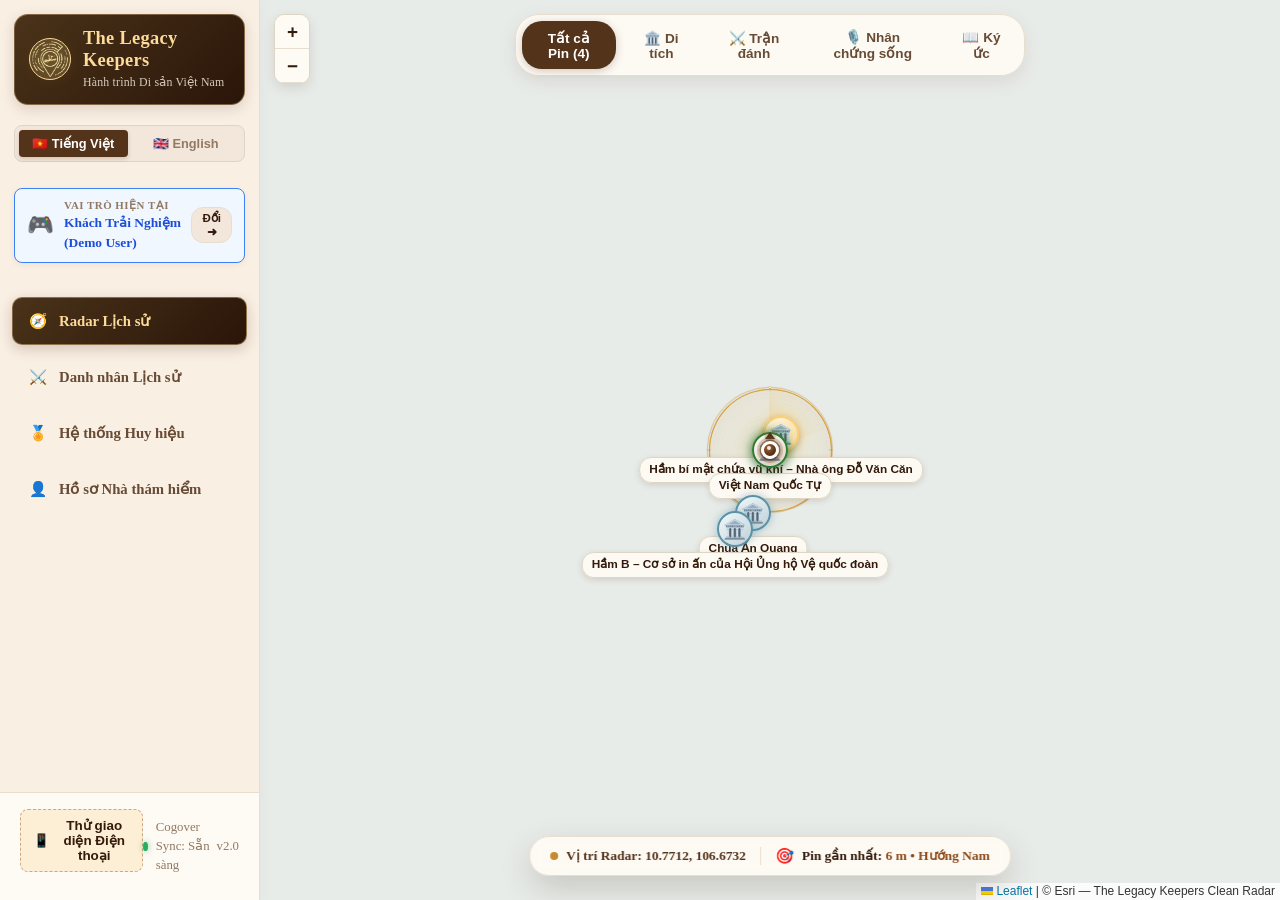
==== app/index.html @ 01aa73b9 "style(mobile): make mobile section header banner sleek and compact with seamless cloud fade" ====
<!DOCTYPE html>
<html lang="vi">
<head>
  <meta charset="UTF-8">
  <meta name="viewport" content="width=device-width, initial-scale=1.0">
  <title>The Legacy Keepers - Bản đồ Di sản & Khám phá Lịch sử</title>
  <!-- Google Fonts for authentic heritage typography -->
  <link rel="preconnect" href="https://fonts.googleapis.com">
  <link rel="preconnect" href="https://fonts.gstatic.com" crossorigin>
  <link href="https://fonts.googleapis.com/css2?family=Cinzel:wght@600;700;800&family=Playfair+Display:ital,wght@0,600;0,700;0,800;1,400&family=Plus+Jakarta+Sans:wght@400;500;600;700&display=swap" rel="stylesheet">
  <!-- Local Leaflet fallback + CDN -->
  <link rel="stylesheet" href="vendor/leaflet.css" />
  <link rel="stylesheet" href="styles.css?v=20261118_15">
</head>
<body>
  <!-- Desktop Simulator Control Bar (Active when in Simulator Mode) -->
  <aside class="simulator-control-bar" id="simulator-control-bar" aria-label="Bảng điều khiển Giả lập Di động">
    <div class="simulator-bar-info">
      <span class="simulator-bar-icon">📱</span>
      <span class="simulator-bar-title" id="sim-bar-title" data-i18n="sim_bar_title">iPhone 15 Pro • 390 × 844</span>
    </div>
    <div class="simulator-bar-actions">
      <button class="sim-btn" onclick="toggleDeviceSize()" id="btn-toggle-device-size" title="Đổi kích thước màn hình / Toggle Device Size">
        <span>🔄</span> <span data-i18n="sim_btn_size">Đổi cỡ màn hình</span>
      </button>
      <button class="sim-btn sim-btn-exit" onclick="toggleMobileSimulator(false)" title="Trở lại giao diện máy tính / Return to Desktop">
        <span>💻</span> <span data-i18n="sim_btn_desktop">Trở lại Desktop</span>
      </button>
    </div>
  </aside>



  <!-- Main Phone Wrapper (Container for App) -->
  <div class="phone-wrapper" id="phone-wrapper">
    <div class="phone-chassis" id="phone-chassis">
      
      <!-- Dynamic Island / Speaker notch for simulator mode -->
      <div class="phone-notch" id="phone-notch">
        <div class="notch-speaker"></div>
        <div class="notch-camera"></div>
      </div>

      <!-- App Screen Container -->
      <div class="phone-screen" id="phone-screen">
        
        <!-- Mobile Top App Bar -->
        <header class="mobile-top-bar" id="mobile-top-bar">
          <div class="mob-brand">
            <img src="media/design_assets/logo_legacy_keepers.png" class="brand-logo-img" alt="The Legacy Keepers">
            <span class="mob-brand-name" data-i18n="brand_title">The Legacy Keepers</span>
          </div>
          <div class="mob-top-actions">
            <button class="mob-role-pill" id="mob-role-btn" onclick="openRoleModal()" title="Bấm để đổi quyền Admin / User">
              <span id="mob-role-icon">👤</span> <span id="mob-role-label">User</span>
            </button>
            <div class="mob-lang-switch">
              <button class="mob-lang-btn active" id="mob-lang-vi" onclick="setLanguage('vi')">VI</button>
              <button class="mob-lang-btn" id="mob-lang-en" onclick="setLanguage('en')">EN</button>
            </div>
          </div>
        </header>

  <!-- ==================== SIDEBAR ==================== -->
  <aside class="sidebar">
    <div class="brand">
      <div class="brand-icon">
        <img src="media/design_assets/logo_legacy_keepers.png" class="brand-logo-img" alt="The Legacy Keepers">
      </div>
      <div class="brand-title">
        <h1 data-i18n="brand_title">The Legacy Keepers</h1>
        <p data-i18n="brand_sub">Hành trình Di sản Việt Nam</p>
      </div>
    </div>

    <!-- Language Selector in Sidebar -->
    <div class="lang-switch-container">
      <button class="lang-btn active" id="btn-lang-vi" onclick="setLanguage('vi')">🇻🇳 Tiếng Việt</button>
      <button class="lang-btn" id="btn-lang-en" onclick="setLanguage('en')">🇬🇧 English</button>
    </div>

    <!-- System Role Switcher Badge (Admin / User) -->
    <div class="role-selector-card" id="sidebar-role-card" onclick="openRoleModal()" title="Bấm để chuyển quyền Admin / User">
      <div class="role-card-left">
        <span class="role-card-icon" id="sidebar-role-icon">👤</span>
        <div>
          <div class="role-card-label" data-i18n="role_current_label">Vai trò hiện tại</div>
          <div class="role-card-val" id="sidebar-role-name">Người Dùng</div>
        </div>
      </div>
      <button class="role-card-btn" id="sidebar-role-btn" data-i18n="role_btn_change">Đổi ➜</button>
    </div>

    <ul class="nav-links">
      <li class="nav-item active" data-tab="tab-map">
        <span>🧭</span> <span data-i18n="nav_map">Radar Lịch sử</span>
      </li>
      <li class="nav-item" data-tab="tab-figures">
        <span>⚔️</span> <span data-i18n="nav_figures">Danh nhân Lịch sử</span>
      </li>
      <li class="nav-item" data-tab="tab-badges">
        <span>🏅</span> <span data-i18n="nav_badges">Hệ thống Huy hiệu</span>
      </li>
      <li class="nav-item" data-tab="tab-profile">
        <span>👤</span> <span data-i18n="nav_profile">Hồ sơ Nhà thám hiểm</span>
      </li>
      <!-- CỔNG INPUT NHẬP DỮ LIỆU BẰNG TAY -->
      <li class="nav-item highlight-nav" data-tab="tab-input-portal">
        <span>✍️</span> <b><span data-i18n="nav_cms">Cổng Nhập Liệu & CMS</span></b>
      </li>
    </ul>

    <div class="sidebar-footer">
      <button class="sidebar-sim-btn" onclick="toggleMobileSimulator()" title="Thử nghiệm giao diện điện thoại">
        <span id="sidebar-sim-icon">📱</span> <span id="sidebar-sim-label" data-i18n="sim_toggle_btn">Giao diện Điện thoại</span>
      </button>
      <div class="sync-status-indicator">
        <div class="status-dot"></div>
        <span data-i18n="sync_ready">Cogover Sync: Sẵn sàng</span>
      </div>
      <span style="font-size: 0.8rem; color: var(--text-muted);">v2.0</span>
    </div>
  </aside>

  <!-- ==================== MAIN CONTENT PANELS ==================== -->
  <main class="main-content">
    
    <!-- TAB 1: RADAR MAP SCREEN -->
    <section id="tab-map" class="tab-pane active">
      <div id="map-view">
        <!-- Bộ lọc Pin -->
        <div class="map-filter-bar">
          <button class="filter-btn active" data-filter="all"><span data-i18n="filter_all">Tất cả Pin</span> (<span id="count-all">0</span>)</button>
          <button class="filter-btn" data-filter="landmark" data-i18n="filter_landmark">🏛️ Di tích</button>
          <button class="filter-btn" data-filter="battlefield" data-i18n="filter_battlefield">⚔️ Trận đánh</button>
          <button class="filter-btn" data-filter="living_history" data-i18n="filter_living">🎙️ Nhân chứng sống</button>
          <button class="filter-btn" data-filter="story" data-i18n="filter_story">📖 Mảnh ký ức</button>
        </div>

        <!-- Bản đồ Leaflet -->
        <div id="map"></div>

        <!-- Radar Position & Nearest Unscanned Pin Bar -->
        <div class="map-bottom-controls">
          <div class="gps-badge">
            <div class="pulse-led"></div>
            <span><span data-i18n="map_radar_pos_lbl">Vị trí Radar:</span> <b id="gps-coords-display">10.7712, 106.6732</b></span>
          </div>
          <div class="map-bottom-divider" aria-hidden="true"></div>
          <div class="gps-badge nearest-pin-badge" id="nearest-unscanned-pin-badge">
            <span class="nearest-pin-icon">🎯</span>
            <span><span data-i18n="map_nearest_pin_lbl">Pin gần nhất:</span> <b id="nearest-unscanned-pin-display">--</b></span>
          </div>
        </div>
      </div>
    </section>

    <!-- TAB 2: FIGURES & STORIES SCREEN (SPLIT VIEW: MỤC 1 BÊN - NỘI DUNG 1 BÊN) -->
    <section id="tab-figures" class="tab-pane">
      <div class="content-wrapper figures-content-wrapper">
        <!-- SECTION HEADER BANNER (CHÍNH XÁC THEO BẢN THIẾT KẾ FIGMA) -->
        <div class="section-header-banner">
          <!-- Góc Triện Hoa Văn Cổ (Top-Left Oriental Corner Knot Ornament) -->
          <div class="header-corner-ornament" aria-hidden="true">
            <svg width="44" height="44" viewBox="0 0 44 44" fill="none" xmlns="http://www.w3.org/2000/svg">
              <path d="M3 42V14C3 7.92487 7.92487 3 14 3H42" stroke="#CEA884" stroke-width="2"/>
              <path d="M9 42V16C9 12.134 12.134 9 16 9H42" stroke="#DDBE9B" stroke-width="1.2"/>
              <rect x="6" y="6" width="6" height="6" fill="#CEA884" opacity="0.7"/>
            </svg>
          </div>

          <!-- Nhóm Tiêu Đề & Lời Dẫn -->
          <div class="header-banner-text">
            <h2 class="section-title" data-i18n="figures_title">Tra Cứu Danh Nhân Hào Kiệt</h2>
            <div class="header-title-divider"></div>
            <p class="section-desc" data-i18n="figures_desc">Tìm hiểu cuộc đời, sự nghiệp và giai thoại hào hùng của các vị anh hùng dân tộc.</p>
          </div>

          <!-- Hình Minh Họa Cổng Đền Cổ ở Giữa/Phải (Gồm Lớp Mây Đào Vàng & Cổng Cổ) -->
          <div class="header-banner-artwork-wrap" aria-hidden="true">
            <img src="media/design_assets/clouds_artwork.png" class="section-header-clouds" alt="">
            <img src="media/design_assets/ancient_temple_header.png" class="section-header-artwork" alt="Cổng Đền Cổ">
          </div>
        </div>

        <!-- TWO COLUMN SPLIT VIEW CONTAINER -->
        <div class="figures-split-container">
          <!-- LEFT COLUMN: MỤC DANH SÁCH DANH NHÂN -->
          <div class="figures-sidebar">
            <div class="figures-sidebar-header">
              <input type="text" id="figures-search-input" class="form-input" data-i18n-placeholder="figures_search_ph" placeholder="🔍 Tìm danh nhân, triều đại..." oninput="handleFigureSearch(this.value)">
              <div class="figures-filter-chips" id="figures-filter-chips">
                <span class="filter-chip active" onclick="filterFiguresByDynasty('all', this)">Tất cả</span>
                <!-- Dynasty chips populated dynamically -->
              </div>
            </div>

            <!-- List of figures -->
            <div class="figures-list-wrap" id="figures-list-nav">
              <!-- Dynamically populated via JS -->
            </div>
          </div>

          <!-- RIGHT COLUMN: NỘI DUNG CHI TIẾT HỒ SƠ DANH NHÂN -->
          <div class="figures-detail-pane" id="figures-detail-content">
            <!-- Dynamically populated rich dossier of selected figure -->
          </div>
        </div>
      </div>
    </section>

    <!-- TAB 3: BADGES SCREEN -->
    <section id="tab-badges" class="tab-pane">
      <div class="content-wrapper">
        <!-- SECTION HEADER BANNER (CHÍNH XÁC THEO BẢN THIẾT KẾ FIGMA) -->
        <div class="section-header-banner">
          <div class="header-corner-ornament" aria-hidden="true">
            <svg width="44" height="44" viewBox="0 0 44 44" fill="none" xmlns="http://www.w3.org/2000/svg">
              <path d="M3 42V14C3 7.92487 7.92487 3 14 3H42" stroke="#CEA884" stroke-width="2"/>
              <path d="M9 42V16C9 12.134 12.134 9 16 9H42" stroke="#DDBE9B" stroke-width="1.2"/>
              <rect x="6" y="6" width="6" height="6" fill="#CEA884" opacity="0.7"/>
            </svg>
          </div>
          <div class="header-banner-text">
            <h2 class="section-title" data-i18n="badges_title">Bộ Sưu Tập Huy Hiệu Di Sản</h2>
            <div class="header-title-divider"></div>
            <p class="section-desc" data-i18n="badges_desc">Khám phá các di tích, giải mã câu chuyện và tham gia sự kiện để sưu tầm huy hiệu ánh kim danh giá.</p>
          </div>
          <div class="header-banner-artwork-wrap" aria-hidden="true">
            <img src="media/design_assets/clouds_artwork.png" class="section-header-clouds" alt="">
            <img src="media/design_assets/ancient_temple_header.png" class="section-header-artwork" alt="Cổng Đền Cổ">
          </div>
        </div>

        <!-- Bộ lọc huy hiệu -->
        <div class="figure-filter-chips" id="badge-filter-chips" style="margin-bottom: 22px;">
          <!-- Dynamically populated via JS -->
        </div>

        <!-- Lưới huy hiệu -->
        <div class="grid-cards" id="badges-grid">
          <!-- Dynamically populated via JS -->
        </div>
      </div>
    </section>

    <!-- TAB 4: PORTFOLIO SCREEN -->
    <section id="tab-profile" class="tab-pane">
      <div class="content-wrapper">
        <!-- SECTION HEADER BANNER (CHÍNH XÁC THEO BẢN THIẾT KẾ FIGMA) -->
        <div class="section-header-banner">
          <div class="header-corner-ornament" aria-hidden="true">
            <svg width="44" height="44" viewBox="0 0 44 44" fill="none" xmlns="http://www.w3.org/2000/svg">
              <path d="M3 42V14C3 7.92487 7.92487 3 14 3H42" stroke="#CEA884" stroke-width="2"/>
              <path d="M9 42V16C9 12.134 12.134 9 16 9H42" stroke="#DDBE9B" stroke-width="1.2"/>
              <rect x="6" y="6" width="6" height="6" fill="#CEA884" opacity="0.7"/>
            </svg>
          </div>
          <div class="header-banner-text">
            <h2 class="section-title" data-i18n="profile_title">Hồ Sơ Nhà Thám Hiểm</h2>
            <div class="header-title-divider"></div>
            <p class="section-desc" data-i18n="profile_desc">Theo dõi tiến trình chu du non sông và mở khóa di sản lịch sử dân tộc.</p>
          </div>
          <div class="header-banner-artwork-wrap" aria-hidden="true">
            <img src="media/design_assets/clouds_artwork.png" class="section-header-clouds" alt="">
            <img src="media/design_assets/ancient_temple_header.png" class="section-header-artwork" alt="Cổng Đền Cổ">
          </div>
        </div>

        <!-- Banner Hồ sơ -->
        <div class="profile-banner">
          <img src="media/design_assets/vietnam_map_watermark.png" class="profile-map-watermark" alt="Bản đồ Việt Nam">
          <div class="profile-avatar-large">
            <img src="media/design_assets/avatar_explorer_hat.png" class="profile-avatar-img" alt="Nhà Thám Hiểm">
          </div>
          <div style="flex:1; position:relative; z-index:2; min-width:0;">
            <div class="profile-name-row" style="display:flex; justify-content:space-between; align-items:center; gap:10px; flex-wrap:wrap;">
              <h3 style="font-size:1.6rem; color:var(--primary-dark);" id="profile-display-name">Người Giữ Gìn Di Sản #001</h3>
              <span class="badge-tag badge-gold" id="profile-level-badge">CẤP 0 • KỴ SĨ DI SẢN</span>
            </div>
            <p style="color:var(--text-muted); font-size:0.9rem; margin-top:2px;" id="profile-region-subtitle" data-i18n="profile_region_sub">@heritage_seeker • Khu vực: Thăng Long / Nam Bộ</p>
            <p style="font-style:italic; color:var(--text-secondary); margin-top:8px;" id="profile-quote-text" data-i18n="profile_quote">"Dân ta phải biết sử ta, cho tường gốc tích nước nhà Việt Nam."</p>
            
            <!-- EXP Bar -->
            <div style="margin-top:14px;">
              <div style="display:flex; justify-content:space-between; font-size:0.82rem; color:var(--text-muted); margin-bottom:4px;">
                <span data-i18n="profile_exp">Điểm kinh nghiệm khám phá</span>
                <span id="profile-exp-text">0 / 100 EXP</span>
              </div>
              <div style="height:10px; background:var(--neutral-200); border-radius:5px; overflow:hidden;">
                <div id="profile-exp-bar" style="height:100%; width:0%; background:linear-gradient(90deg, var(--accent-camel), var(--accent-yellow));"></div>
              </div>
            </div>
          </div>
        </div>

        <!-- Grid 4 Chỉ số (Tương tác bấm mở chi tiết từng mục) -->
        <div class="profile-stats-grid">
          <div class="stat-box stat-box-progress" onclick="openProfileStatModal('pins')" data-i18n-title="stat_pins_tooltip" title="Bấm để xem danh sách địa danh đã check-in">
            <div class="stat-val-row">
              <span class="stat-val" id="stat-pins-scanned">0</span>
              <span class="stat-val-total" id="stat-pins-total">/ 6</span>
            </div>
            <div class="stat-label" data-i18n="stat_pins">Địa danh đã check-in</div>
            <div class="stat-mini-progress-wrap">
              <div class="stat-mini-progress-track">
                <div class="stat-mini-progress-fill" id="stat-pins-progress-bar" style="width: 0%;"></div>
              </div>
              <div class="stat-mini-progress-meta">
                <span class="stat-pct-pill" id="stat-pins-pct">0%</span>
                <span class="stat-rem-text" id="stat-pins-remaining">Còn 6 nơi</span>
              </div>
            </div>
            <span class="stat-hint-pill" data-i18n="stat_hint_view">Bấm xem danh sách ➜</span>
          </div>
          <div class="stat-box stat-box-progress" onclick="openProfileStatModal('stories')" title="Bấm để xem kho giai thoại đã mở khóa">
            <div class="stat-val-row">
              <span class="stat-val" id="stat-stories-unlocked">0</span>
              <span class="stat-val-total" id="stat-stories-total">/ 5</span>
            </div>
            <div class="stat-label" data-i18n="stat_stories">Giai thoại đã mở khóa</div>
            <div class="stat-mini-progress-wrap">
              <div class="stat-mini-progress-track">
                <div class="stat-mini-progress-fill" id="stat-stories-progress-bar" style="width: 0%;"></div>
              </div>
              <div class="stat-mini-progress-meta">
                <span class="stat-pct-pill" id="stat-stories-pct">0%</span>
                <span class="stat-rem-text" id="stat-stories-remaining">Còn 5 truyện</span>
              </div>
            </div>
            <span class="stat-hint-pill" data-i18n="stat_hint_view">Bấm xem danh sách ➜</span>
          </div>
          <div class="stat-box stat-box-progress" onclick="openProfileStatModal('badges')" title="Bấm để xem bộ sưu tập huy hiệu sở hữu">
            <div class="stat-val-row">
              <span class="stat-val" id="stat-badges-owned">0</span>
              <span class="stat-val-total" id="stat-badges-total">/ 9</span>
            </div>
            <div class="stat-label" data-i18n="stat_badges">Huy hiệu sở hữu</div>
            <div class="stat-mini-progress-wrap">
              <div class="stat-mini-progress-track">
                <div class="stat-mini-progress-fill" id="stat-badges-progress-bar" style="width: 0%;"></div>
              </div>
              <div class="stat-mini-progress-meta">
                <span class="stat-pct-pill" id="stat-badges-pct">0%</span>
                <span class="stat-rem-text" id="stat-badges-remaining">Còn 9 huy hiệu</span>
              </div>
            </div>
            <span class="stat-hint-pill" data-i18n="stat_hint_view">Bấm xem danh sách ➜</span>
          </div>
          <div class="stat-box" onclick="openProfileStatModal('km')" title="Bấm để xem chi tiết hành trình thám hiểm">
            <div class="stat-val" id="stat-km-traveled">0</div>
            <div class="stat-label" data-i18n="stat_km">Km đã thám hiểm</div>
            <span class="stat-hint-pill" data-i18n="stat_hint_view">Bấm xem hành trình ➜</span>
          </div>
        </div>

        <!-- Nhật ký hành trình -->
        <h3 style="color:var(--primary-dark); margin-bottom:14px;" data-i18n="recent_logs">Nhật Ký Hành Trình Gần Đây</h3>
        <div class="card" style="padding:16px;">
          <ul id="activity-log-list" style="list-style:none; display:flex; flex-direction:column; gap:10px; font-size:0.9rem;">
            <!-- Log items populated via JS -->
          </ul>
        </div>
      </div>
    </section>

    <!-- ==========================================================================
         TAB 5: CỔNG NHẬP LIỆU THỦ CÔNG (DATA INPUT PORTAL / CMS)
         ========================================================================== -->
    <section id="tab-input-portal" class="tab-pane">
      <div class="content-wrapper">
        <div class="input-portal-container">
          <div class="section-header">
            <div>
              <h2 class="section-title" data-i18n="cms_title">Cổng Nhập Liệu Thủ Công (Game CMS)</h2>
              <p class="section-desc" data-i18n="cms_desc">Bạn có thể tự tay tạo mới Ghim bản đồ, Danh nhân, Giai thoại lịch sử hoặc Huy hiệu. Dữ liệu sẽ lưu ngay vào ứng dụng và đồng bộ lên Cogover!</p>
            </div>
            <div style="display:flex; gap:8px; align-items:center; flex-wrap:wrap;">
              <button class="btn-primary" onclick="triggerQuickSave()" data-i18n="cms_btn_quick_save" style="font-weight:600; display:flex; align-items:center; gap:6px;" title="Tạo ngay một bản checkpoint lưu an toàn toàn bộ dự án">💾 Tạo Bản Save Ngay</button>
              <button class="btn-secondary" onclick="reloadFromDataJSON(true)" data-i18n="reload_data_btn" title="Đọc dữ liệu mới nhất từ file app/data.json trên máy">🔄 Nạp từ file data.json</button>
              <label class="btn-secondary" style="cursor:pointer; margin-bottom:0;" title="Nhập dữ liệu từ file .json trong máy tính">
                <span data-i18n="import_json_btn">📤 Chọn file JSON</span>
                <input type="file" id="json-file-input" accept=".json" onchange="importJSONFile(event)" style="display:none;">
              </label>
              <button class="btn-secondary" onclick="exportDataJSON()" data-i18n="cms_export_btn" title="Tải toàn bộ dữ liệu hiện tại về máy dạng JSON">📥 Tải sao lưu JSON</button>
            </div>
          </div>

          <!-- Role Permission Alert Banner -->
          <div class="role-permission-banner" id="cms-role-banner"></div>

          <!-- Manager-Only Radar Distance Tuner (Hidden from Demo/GPS Players) -->
          <div class="cms-radar-tuner-card" id="cms-manager-radar-tuner" style="display:none;">
            <div class="cms-radar-tuner-head">
              <div>
                <strong class="radar-tuner-title" data-i18n="radar_tuner_title">🎚️ Chỉnh Khoảng Cách Radar (Chỉ Manager)</strong>
                <div class="cms-radar-tuner-sub" data-i18n="radar_tuner_cms_sub">Thử nghiệm các bán kính quét & check-in để tìm thông số tối ưu. Ẩn hoàn toàn với người chơi thường.</div>
              </div>
              <div class="cms-radar-tuner-actions">
                <button type="button" class="btn-secondary" style="padding:6px 12px; font-size:0.78rem; cursor:pointer;" onclick="switchTab('tab-map')" data-i18n="radar_tuner_view_map">🧭 Xem trên Bản đồ</button>
                <button type="button" class="radar-reset-btn" style="padding:6px 12px; font-size:0.78rem;" onclick="resetRadarTuning()" data-i18n="radar_tuner_reset">↺ Mặc định</button>
              </div>
            </div>

            <div class="cms-radar-tuner-grid">
              <!-- 1. Discovery Radar Sweep Distance -->
              <div class="radar-tuner-group">
                <div class="radar-tuner-label-row">
                  <span class="radar-dot-legend discovery"></span>
                  <span data-i18n="radar_discovery_lbl">Vòng quét hiện Pin</span>
                  <strong class="radar-tuner-val" id="radar-discovery-val">600 m</strong>
                </div>
                <input type="range" id="slider-radar-discovery" class="radar-slider discovery-slider" min="100" max="3000" step="50" value="600" oninput="onRadarSliderChange('discovery', this.value)">
                <div class="radar-presets-row">
                  <button type="button" class="radar-preset-chip" onclick="setRadarPreset('discovery', 200)">200m</button>
                  <button type="button" class="radar-preset-chip" onclick="setRadarPreset('discovery', 500)">500m</button>
                  <button type="button" class="radar-preset-chip" onclick="setRadarPreset('discovery', 800)">800m</button>
                  <button type="button" class="radar-preset-chip" onclick="setRadarPreset('discovery', 1200)">1.2km</button>
                  <button type="button" class="radar-preset-chip" onclick="setRadarPreset('discovery', 2000)">2km</button>
                  <button type="button" class="radar-preset-chip" onclick="setRadarPreset('discovery', 3000)">3km</button>
                </div>
              </div>

              <!-- 2. Inner Fixed Check-in Reach Distance -->
              <div class="radar-tuner-group">
                <div class="radar-tuner-label-row">
                  <span class="radar-dot-legend interaction"></span>
                  <span data-i18n="radar_interaction_lbl">Vòng cố định Check-in</span>
                  <strong class="radar-tuner-val interaction-val" id="radar-interaction-val">60 m</strong>
                </div>
                <input type="range" id="slider-radar-interaction" class="radar-slider interaction-slider" min="20" max="300" step="10" value="60" oninput="onRadarSliderChange('interaction', this.value)">
                <div class="radar-presets-row">
                  <button type="button" class="radar-preset-chip" onclick="setRadarPreset('interaction', 30)">30m</button>
                  <button type="button" class="radar-preset-chip" onclick="setRadarPreset('interaction', 60)">60m</button>
                  <button type="button" class="radar-preset-chip" onclick="setRadarPreset('interaction', 100)">100m</button>
                  <button type="button" class="radar-preset-chip" onclick="setRadarPreset('interaction', 150)">150m</button>
                  <button type="button" class="radar-preset-chip" onclick="setRadarPreset('interaction', 250)">250m</button>
                </div>
              </div>
            </div>

            <div class="radar-tuner-footer">
              <span class="radar-tuner-live-count" id="radar-tuner-live-count">Góc nhìn người chơi hiện thấy: 4 / 6 pin</span>
            </div>
          </div>

          <!-- Sub Tabs Navigation -->
          <div class="sub-tabs">
            <button class="sub-tab-btn active" data-subtab="subtab-pins" data-i18n="cms_subtab_pins">📍 1. Ghim Bản Đồ</button>
            <button class="sub-tab-btn" data-subtab="subtab-figures" data-i18n="cms_subtab_figures">👑 2. Danh Nhân Lịch Sử</button>
            <button class="sub-tab-btn" data-subtab="subtab-stories" data-i18n="cms_subtab_stories">📖 3. Giai Thoại Cốt Truyện</button>
            <button class="sub-tab-btn" data-subtab="subtab-badges" data-i18n="cms_subtab_badges">🏅 4. Huy Hiệu Di Sản</button>
            <button class="sub-tab-btn" data-subtab="subtab-manage" data-i18n="cms_subtab_manage">🗂️ 5. Quản Lý & Xóa Dữ Liệu Test</button>
            <button class="sub-tab-btn" data-subtab="subtab-backups" data-i18n="cms_tab_backups">💾 6. Điểm Phục Hồi & Bản Save</button>
          </div>

          <!-- FORM 1: NHẬP GHIM ĐỊA DANH (PIN) -->
          <div id="subtab-pins" class="form-panel active">
            <form id="form-new-pin" onsubmit="handleCreatePin(event)">
              <div class="form-grid">
                <div class="form-group">
                  <label><span data-i18n="cms_pin_name_vi_lbl">Tên Địa danh (Tiếng Việt)</span> <span class="req">*</span></label>
                  <input type="text" class="form-input" id="pin-input-name" data-i18n-placeholder="cms_pin_name_ph" placeholder="Ví dụ: Đền Hùng, Ngã ba Đồng Lộc, Cố đô Hoa Lư..." required>
                </div>

                <div class="form-group">
                  <label><span data-i18n="cms_pin_name_en_lbl">Tên Địa danh (English Name)</span></label>
                  <input type="text" class="form-input" id="pin-input-name-en" data-i18n-placeholder="cms_pin_name_en_ph" placeholder="Ví dụ: Imperial Citadel of Thang Long, Bach Dang Victory Site...">
                </div>

                <div class="form-group">
                  <label><span data-i18n="cms_pin_type_lbl">Loại nội dung Pin</span> <span class="req">*</span></label>
                  <select class="form-select" id="pin-input-type" required>
                    <option value="landmark">🏛️ Địa danh & Di tích (Công trình kiến trúc, danh thắng)</option>
                    <option value="battlefield">⚔️ Trận đánh & Chiến dịch (Chiến trường xưa, tuyến đường lịch sử)</option>
                    <option value="living_history">🎙️ Nhân chứng sống / Ký ức (Ghi âm cựu chiến binh, tư liệu sống)</option>
                    <option value="story">📖 Mảnh ký ức & Sự kiện (Căn hầm, bia tưởng niệm)</option>
                    <option value="culture">🎨 Văn hóa & Làng nghề truyền thống</option>
                  </select>
                </div>

                <div class="form-group">
                  <label><span data-i18n="cms_pin_rarity_lbl">Độ hiếm & Tầm phủ Radar</span> <span class="req">*</span></label>
                  <select class="form-select" id="pin-input-rarity" required>
                    <option value="common">Thường (Common) - Radar quét 1-2km, Check-in 150m</option>
                    <option value="uncommon">Hiếm (Uncommon) - Radar quét 5-8km, Check-in 80m</option>
                    <option value="legendary">Huyền thoại (Legendary) - Radar quét 15-30km, Check-in 30m</option>
                    <option value="event">Sự kiện mùa (Limited Event) - Toàn quốc</option>
                  </select>
                </div>

                <div class="form-group">
                  <label><span data-i18n="cms_pin_lat_lbl">Vĩ độ (Latitude)</span> <span class="req">*</span></label>
                  <input type="number" step="any" class="form-input" id="pin-input-lat" placeholder="21.0345600" required>
                  <span class="form-hint" data-i18n="cms_pin_lat_hint">Mẹo: Bạn có thể click chuột trực tiếp lên Radar Bản đồ để tự điền tọa độ!</span>
                </div>

                <div class="form-group">
                  <label><span data-i18n="cms_pin_lng_lbl">Kinh độ (Longitude)</span> <span class="req">*</span></label>
                  <input type="number" step="any" class="form-input" id="pin-input-lng" placeholder="105.8407400" required>
                </div>

                <div class="form-group">
                  <label data-i18n="cms_pin_radar_lbl">Tầm quét Radar (mét)</label>
                  <input type="number" class="form-input" id="pin-input-discovery-radius" value="2000">
                </div>

                <div class="form-group">
                  <label data-i18n="cms_pin_checkin_lbl">Bán kính Check-in thực địa (mét)</label>
                  <input type="number" class="form-input" id="pin-input-interaction-radius" value="100">
                </div>

                <div class="form-group form-grid-full">
                  <label data-i18n="cms_pin_image_lbl">Hình ảnh Địa danh / Di tích</label>
                  <div style="display:flex; gap:8px;">
                    <input type="text" class="form-input" id="pin-input-image" data-i18n-placeholder="cms_pin_image_ph" placeholder="Dán link online (https://...) hoặc nhập đường dẫn file (media/images/anh.jpg)..." style="flex:1;">
                    <label class="btn-secondary" style="cursor:pointer; white-space:nowrap; margin-bottom:0; font-size:0.85rem; padding:9px 14px;" title="Chọn file ảnh từ máy tính của bạn">
                      <span data-i18n="cms_pin_image_btn">📁 Chọn ảnh từ máy</span>
                      <input type="file" id="pin-file-image-picker" accept="image/*" onchange="handleImageFilePicker(event)" style="display:none;">
                    </label>
                  </div>
                  <div id="pin-image-preview-box" style="margin-top:8px; display:none; align-items:center; gap:12px; background:var(--neutral-100); padding:8px 12px; border-radius:6px;">
                    <img id="pin-image-preview-thumb" src="" style="height:60px; width:90px; border-radius:4px; border:1px solid var(--neutral-300); object-fit:cover;">
                    <div style="font-size:0.82rem; color:#27ae60; font-weight:600;" data-i18n="cms_pin_image_ok">✓ Đã nạp ảnh thành công</div>
                  </div>
                  <span class="form-hint" data-i18n="cms_pin_image_hint">Hỗ trợ: Link web, tải ảnh từ máy tính (tự lưu vào <code>app/media/images/</code> hoặc Base64 offline).</span>
                </div>

                <div class="form-group form-grid-full">
                  <label data-i18n="cms_pin_media_lbl">Đường dẫn Audio / Video / Lời kể nhân chứng</label>
                  <div style="display:flex; gap:8px;">
                    <input type="text" class="form-input" id="pin-input-media" data-i18n-placeholder="cms_pin_media_ph" placeholder="Dán link YouTube (https://youtube.com/...) hoặc file video (media/videos/clip.mp4)..." style="flex:1;">
                    <label class="btn-secondary" style="cursor:pointer; white-space:nowrap; margin-bottom:0; font-size:0.85rem; padding:9px 14px;" title="Chọn file video/audio từ máy tính của bạn">
                      <span data-i18n="cms_pin_media_btn">📁 Chọn video/audio</span>
                      <input type="file" id="pin-file-media-picker" accept="video/*,audio/*" onchange="handleMediaFilePicker(event)" style="display:none;">
                    </label>
                  </div>
                  <span class="form-hint" data-i18n="cms_pin_media_hint">Hỗ trợ: Link YouTube, file video <code>.mp4</code>/<code>.webm</code> hoặc audio <code>.mp3</code> trong thư mục <code>app/media/videos/</code>.</span>
                </div>

                <div class="form-group form-grid-full">
                  <label data-i18n="cms_pin_desc_vi_lbl">Tóm tắt tư liệu lịch sử (Tiếng Việt)</label>
                  <textarea class="form-textarea" id="pin-input-desc" data-i18n-placeholder="cms_pin_desc_ph" rows="3" placeholder="Ý nghĩa lịch sử, bối cảnh hình thành, giá trị văn hóa..."></textarea>
                </div>

                <div class="form-group form-grid-full">
                  <label data-i18n="cms_pin_desc_en_lbl">Tóm tắt tư liệu lịch sử (English Summary)</label>
                  <textarea class="form-textarea" id="pin-input-desc-en" data-i18n-placeholder="cms_pin_desc_en_ph" rows="3" placeholder="Historical background, significance, glorious feats in English..."></textarea>
                </div>
              </div>

              <div class="btn-row">
                <button type="reset" class="btn-secondary" data-i18n="cms_pin_reset">Làm mới</button>
                <button type="submit" class="btn-primary" data-i18n="cms_pin_save">💾 Lưu Ghim Bản Đồ & Đồng Bộ</button>
              </div>
            </form>
          </div>

          <!-- FORM 2: NHẬP DANH NHÂN LỊCH SỬ & NỘI DUNG LIÊN QUAN -->
          <div id="subtab-figures" class="form-panel">
            <form id="form-new-figure" onsubmit="handleCreateFigure(event)">
              <div class="form-grid">
                <div class="form-group">
                  <label><span data-i18n="cms_fig_name_vi_lbl">Tên Danh nhân / Anh hùng (Tiếng Việt)</span> <span class="req">*</span></label>
                  <input type="text" class="form-input" id="fig-input-name" data-i18n-placeholder="cms_fig_name_ph" placeholder="Ví dụ: Lý Thường Kiệt, Võ Nguyên Giáp..." required>
                </div>

                <div class="form-group">
                  <label><span data-i18n="cms_fig_name_en_lbl">Tên Danh nhân / Anh hùng (English Name)</span></label>
                  <input type="text" class="form-input" id="fig-input-name-en" data-i18n-placeholder="cms_fig_name_en_ph" placeholder="Ví dụ: General Tran Hung Dao, Emperor Quang Trung...">
                </div>

                <div class="form-group">
                  <label data-i18n="cms_fig_role_vi_lbl">Tước vị / Vai trò (Tiếng Việt)</label>
                  <input type="text" class="form-input" id="fig-input-role" data-i18n-placeholder="cms_fig_role_ph" placeholder="Ví dụ: Đại tướng, Thái úy, Nữ tướng...">
                </div>

                <div class="form-group">
                  <label data-i18n="cms_fig_role_en_lbl">Tước vị / Vai trò (English Title)</label>
                  <input type="text" class="form-input" id="fig-input-role-en" data-i18n-placeholder="cms_fig_role_en_ph" placeholder="Ví dụ: Supreme Commander, Emperor, Revolutionary Queen...">
                </div>

                <div class="form-group">
                  <label data-i18n="cms_fig_dynasty_vi_lbl">Thời đại / Triều đại (Tiếng Việt)</label>
                  <input type="text" class="form-input" id="fig-input-dynasty" data-i18n-placeholder="cms_fig_dynasty_ph" placeholder="Ví dụ: Nhà Lý, Nhà Trần, Nhà Tây Sơn...">
                </div>

                <div class="form-group">
                  <label data-i18n="cms_fig_dynasty_en_lbl">Thời đại / Triều đại (English Era)</label>
                  <input type="text" class="form-input" id="fig-input-dynasty-en" data-i18n-placeholder="cms_fig_dynasty_en_ph" placeholder="Ví dụ: Tran Dynasty, Tay Son Dynasty...">
                </div>

                <div class="form-group">
                  <label data-i18n="cms_fig_years_lbl">Niên đại (Năm sinh – Năm mất)</label>
                  <input type="text" class="form-input" id="fig-input-years" data-i18n-placeholder="cms_fig_years_ph" placeholder="Ví dụ: 1228 – 1300 hoặc Thế kỷ 11">
                </div>

                <div class="form-group">
                  <label data-i18n="cms_fig_avatar_lbl">Biểu tượng Avatar</label>
                  <select class="form-select" id="fig-input-avatar">
                    <option value="⚔️">⚔️ Kiếm sĩ / Tướng lĩnh</option>
                    <option value="👑">👑 Hoàng đế / Vương giả</option>
                    <option value="🛡️">🛡️ Hộ quốc anh hùng</option>
                    <option value="🏹">🏹 Chiến binh khởi nghĩa</option>
                    <option value="🦅">🦅 Chim lạc trống đồng</option>
                    <option value="📜">📜 Hiền sĩ / Danh nho</option>
                  </select>
                </div>

                <div class="form-group form-grid-full">
                  <label data-i18n="cms_fig_image_lbl">Hình ảnh / Chân dung Danh nhân</label>
                  <div style="display:flex; gap:8px;">
                    <input type="text" class="form-input" id="fig-input-image" data-i18n-placeholder="cms_fig_image_ph" placeholder="Dán link ảnh online (https://...) hoặc file cục bộ (media/images/portrait.jpg)..." style="flex:1;">
                    <label class="btn-secondary" style="cursor:pointer; white-space:nowrap; margin-bottom:0; font-size:0.85rem; padding:9px 14px;" title="Chọn file ảnh từ máy tính">
                      <span data-i18n="cms_fig_image_btn">📁 Chọn ảnh từ máy</span>
                      <input type="file" id="fig-file-image-picker" accept="image/*" onchange="handleFigureImagePicker(event)" style="display:none;">
                    </label>
                  </div>
                  <div id="fig-image-preview-box" style="margin-top:8px; display:none; align-items:center; gap:12px; background:var(--neutral-100); padding:8px 12px; border-radius:6px;">
                    <img id="fig-image-preview-thumb" src="" style="height:60px; width:60px; border-radius:50%; border:2px solid var(--accent-gold); object-fit:cover;">
                    <div style="font-size:0.82rem; color:#27ae60; font-weight:600;" data-i18n="cms_fig_image_ok">✓ Đã nạp chân dung thành công</div>
                  </div>
                </div>

                <div class="form-group form-grid-full">
                  <label data-i18n="cms_fig_bg_lbl">Ảnh Nền / Bối cảnh Lịch sử Danh nhân (Hero Backdrop Cover)</label>
                  <div style="display:flex; gap:8px;">
                    <input type="text" class="form-input" id="fig-input-bg" data-i18n-placeholder="cms_fig_bg_ph" placeholder="Dán link ảnh online (https://...) hoặc file bối cảnh lịch sử / chiến trường..." style="flex:1;">
                    <label class="btn-secondary" style="cursor:pointer; white-space:nowrap; margin-bottom:0; font-size:0.85rem; padding:9px 14px;" title="Chọn file ảnh nền từ máy tính">
                      <span data-i18n="cms_fig_bg_btn">📁 Chọn ảnh nền</span>
                      <input type="file" id="fig-file-bg-picker" accept="image/*" onchange="handleFigureBgPicker(event)" style="display:none;">
                    </label>
                  </div>
                  <div id="fig-bg-preview-box" style="margin-top:8px; display:none; align-items:center; gap:12px; background:var(--neutral-100); padding:8px 12px; border-radius:6px;">
                    <img id="fig-bg-preview-thumb" src="" style="height:60px; width:100px; border-radius:4px; border:2px solid var(--accent-gold); object-fit:cover;">
                    <div style="font-size:0.82rem; color:#27ae60; font-weight:600;" data-i18n="cms_fig_bg_ok">✓ Đã nạp ảnh nền bối cảnh thành công</div>
                  </div>
                  <span class="form-hint" data-i18n="cms_fig_bg_hint">Ảnh nền sẽ phủ ở đầu trang hồ sơ nhân vật với hiệu ứng mờ hào hùng, tôn vinh khí phách lịch sử.</span>
                </div>

                <div class="form-group form-grid-full">
                  <label data-i18n="cms_fig_quote_vi_lbl">Câu nói bất hủ / Danh ngôn lịch sử (Tiếng Việt)</label>
                  <input type="text" class="form-input" id="fig-input-quote" data-i18n-placeholder="cms_fig_quote_ph" placeholder="Ví dụ: 'Nếu bệ hạ muốn hàng xin hãy chém đầu thần trước rồi hãy hàng!'">
                  <span class="form-hint" data-i18n="cms_fig_quote_hint">Trích dẫn khí phách anh hùng hoặc lời hịch truyền đời nổi tiếng của nhân vật.</span>
                </div>

                <div class="form-group form-grid-full">
                  <label data-i18n="cms_fig_quote_en_lbl">Câu nói bất hủ / Danh ngôn lịch sử (English Quote)</label>
                  <input type="text" class="form-input" id="fig-input-quote-en" data-i18n-placeholder="cms_fig_quote_en_ph" placeholder="Ví dụ: 'If your Majesty wishes to surrender, please cut off my head first!'">
                </div>

                <div class="form-group form-grid-full">
                  <label data-i18n="cms_fig_pins_lbl">Địa danh & Chiến trường gắn liền (Nội dung liên quan)</label>
                  <select class="form-select" id="fig-input-pins">
                    <option value="">-- Chọn Địa danh di tích gắn liền (nếu có) --</option>
                    <!-- Populated from existing pins -->
                  </select>
                  <span class="form-hint" data-i18n="cms_fig_pins_hint">Chọn địa danh tiêu biểu nơi danh nhân đã lập nên chiến công oanh liệt.</span>
                </div>

                <div class="form-group form-grid-full">
                  <label><span data-i18n="cms_fig_bio_vi_lbl">Tiểu sử & Cuộc đời hào kiệt (Tiếng Việt)</span> <span class="req">*</span></label>
                  <textarea class="form-textarea" id="fig-input-bio" data-i18n-placeholder="cms_fig_bio_ph" rows="3" placeholder="Công lao nổi bật, chiến công tiêu biểu, sự nghiệp rực rỡ..." required></textarea>
                </div>

                <div class="form-group form-grid-full">
                  <label><span data-i18n="cms_fig_bio_en_lbl">Tiểu sử & Cuộc đời hào kiệt (English Biography)</span></label>
                  <textarea class="form-textarea" id="fig-input-bio-en" data-i18n-placeholder="cms_fig_bio_en_ph" rows="3" placeholder="Glorious feats, strategic triumphs, lifelong devotion..."></textarea>
                </div>

                <!-- KHỐI THÊM NỘI DUNG LIÊN QUAN: DANH SÁCH GIAI THOẠI MỞ KHÓA (KHÔNG GIỚI HẠN) -->
                <div class="form-group form-grid-full" style="background:#FFFDF8; border:1px solid var(--accent-gold); border-radius:var(--radius-sm); padding:18px; margin-top:8px;">
                  <div style="display:flex; justify-content:space-between; align-items:center; margin-bottom:14px; flex-wrap:wrap; gap:10px;">
                    <div>
                      <strong style="color:var(--primary-dark); font-size:1.02rem; display:flex; align-items:center; gap:8px;" data-i18n="cms_fig_stories_header">
                        📖 Kho Giai Thoại & Cốt Truyện Mở Khóa Của Danh Nhân
                      </strong>
                      <p style="font-size:0.83rem; color:var(--text-muted); margin-top:3px;" data-i18n="cms_fig_stories_desc">
                        Bạn có thể thêm <b>1 hoặc NHIỀU giai thoại</b> (không giới hạn số lượng). Mỗi giai thoại có thể gắn với một địa danh di tích khác nhau để người chơi chu du mở khóa!
                      </p>
                    </div>
                    <button type="button" class="btn-secondary" style="font-size:0.84rem; padding:6px 14px; font-weight:600; cursor:pointer;" onclick="addFigureStoryRow()" data-i18n="cms_fig_add_story_btn">
                      + Thêm Giai Thoại Nữa
                    </button>
                  </div>

                  <!-- Dynamic list of story rows -->
                  <div id="fig-stories-list-container" style="display:flex; flex-direction:column; gap:14px;">
                    <!-- Appended dynamically via JS -->
                  </div>
                </div>

              </div>

              <div class="btn-row">
                <button type="reset" class="btn-secondary" data-i18n="cms_fig_reset">Làm mới</button>
                <button type="submit" class="btn-primary" data-i18n="cms_fig_save">💾 Lưu Danh Nhân & Toàn Bộ Giai Thoại</button>
              </div>
            </form>
          </div>

          <!-- FORM 3: NHẬP GIAI THOẠI CỐT TRUYỆN -->
          <div id="subtab-stories" class="form-panel">
            <form id="form-new-story" onsubmit="handleCreateStory(event)">
              <div class="form-grid">
                <div class="form-group">
                  <label><span data-i18n="cms_story_title_vi_lbl">Tiêu đề Giai thoại / Sự kiện (Tiếng Việt)</span> <span class="req">*</span></label>
                  <input type="text" class="form-input" id="story-input-name" data-i18n-placeholder="cms_story_title_ph" placeholder="Ví dụ: Bài thơ thần Nam Quốc Sơn Hà, Lời hịch cứu nước..." required>
                </div>

                <div class="form-group">
                  <label><span data-i18n="cms_story_title_en_lbl">Tiêu đề Giai thoại / Sự kiện (English Title)</span></label>
                  <input type="text" class="form-input" id="story-input-name-en" data-i18n-placeholder="cms_story_title_en_ph" placeholder="Ví dụ: The Sacred Poem of Nhu Nguyet River, The Call to Arms...">
                </div>

                <div class="form-group">
                  <label><span data-i18n="cms_story_figure_lbl">Thuộc Danh nhân nào?</span> <span class="req">*</span></label>
                  <select class="form-select" id="story-input-figure" required>
                    <!-- Populated dynamically -->
                  </select>
                </div>

                <div class="form-group">
                  <label><span data-i18n="cms_story_pin_lbl">Địa danh (Pin) yêu cầu đến Check-in để mở khóa</span> <span class="req">*</span></label>
                  <select class="form-select" id="story-input-pin" required>
                    <!-- Populated dynamically -->
                  </select>
                </div>

                <div class="form-group form-grid-full">
                  <label data-i18n="cms_story_bg_lbl">Ảnh Nền / Tranh minh họa Giai thoại (Story Cover)</label>
                  <div style="display:flex; gap:8px;">
                    <input type="text" class="form-input" id="story-input-bg" data-i18n-placeholder="cms_story_bg_ph" placeholder="Dán link ảnh online (https://...) hoặc file minh họa giai thoại..." style="flex:1;">
                    <label class="btn-secondary" style="cursor:pointer; white-space:nowrap; margin-bottom:0; font-size:0.85rem; padding:9px 14px;" title="Chọn file ảnh từ máy tính">
                      <span data-i18n="cms_story_bg_btn">📁 Chọn ảnh nền</span>
                      <input type="file" id="story-file-bg-picker" accept="image/*" onchange="handleStoryBgPicker(event)" style="display:none;">
                    </label>
                  </div>
                  <div id="story-bg-preview-box" style="margin-top:8px; display:none; align-items:center; gap:12px; background:var(--neutral-100); padding:8px 12px; border-radius:6px;">
                    <img id="story-bg-preview-thumb" src="" style="height:60px; width:100px; border-radius:4px; border:2px solid var(--accent-gold); object-fit:cover;">
                    <div style="font-size:0.82rem; color:#27ae60; font-weight:600;" data-i18n="cms_story_bg_ok">✓ Đã nạp tranh minh họa giai thoại</div>
                  </div>
                  <span class="form-hint" data-i18n="cms_story_bg_hint">Hình ảnh sẽ xuất hiện trên thẻ giai thoại và đầu cửa sổ đọc truyện khi mở khóa.</span>
                </div>

                <div class="form-group form-grid-full">
                  <label data-i18n="cms_story_content_vi_lbl">Nội dung chi tiết cốt truyện (Tiếng Việt)</label>
                  <textarea class="form-textarea" id="story-input-content" data-i18n-placeholder="cms_story_content_ph" rows="4" placeholder="Toàn văn câu chuyện, mưu kế lịch sử, diễn biến sự kiện..." required></textarea>
                </div>

                <div class="form-group form-grid-full">
                  <label data-i18n="cms_story_content_en_lbl">Nội dung chi tiết cốt truyện (English Content)</label>
                  <textarea class="form-textarea" id="story-input-content-en" data-i18n-placeholder="cms_story_content_en_ph" rows="4" placeholder="Historical events, military strategy, hero feats in English..."></textarea>
                </div>

                <div class="form-group form-grid-full">
                  <label style="display:flex; align-items:center; gap:8px; cursor:pointer; font-size:0.88rem; color:var(--text-primary);">
                    <input type="checkbox" id="story-checkbox-continue" checked>
                    <span data-i18n="cms_story_cont_lbl">Tiếp tục ở lại đây để thêm tiếp các giai thoại khác sau khi lưu</span>
                  </label>
                </div>
              </div>

              <div class="btn-row">
                <button type="reset" class="btn-secondary" data-i18n="cms_story_reset">Làm mới</button>
                <button type="submit" class="btn-primary" data-i18n="cms_story_save">💾 Lưu Giai Thoại Khóa</button>
              </div>
            </form>
          </div>

          <!-- FORM 4: NHẬP HUY HIỆU DI SẢN -->
          <div id="subtab-badges" class="form-panel">
            <form id="form-new-badge" onsubmit="handleCreateBadge(event)">
              <div class="form-grid">
                <div class="form-group">
                  <label><span data-i18n="cms_badge_name_vi_lbl">Tên Huy hiệu (Tiếng Việt)</span> <span class="req">*</span></label>
                  <input type="text" class="form-input" id="badge-input-name" data-i18n-placeholder="cms_badge_name_ph" placeholder="Ví dụ: Đại Phá Quân Thanh, Tiếng Vang Sông Cầu..." required>
                </div>

                <div class="form-group">
                  <label><span data-i18n="cms_badge_name_en_lbl">Tên Huy hiệu (English Name)</span></label>
                  <input type="text" class="form-input" id="badge-input-name-en" data-i18n-placeholder="cms_badge_name_en_ph" placeholder="Ví dụ: Knight of Bach Dang River, Spirit of Thang Long...">
                </div>

                <div class="form-group">
                  <label><span data-i18n="cms_badge_tier_lbl">Phẩm cấp (Tier)</span> <span class="req">*</span></label>
                  <select class="form-select" id="badge-input-tier" required>
                    <option value="gold">🥇 Vàng (Gold Tier) - Rực rỡ ánh kim</option>
                    <option value="silver">🥈 Bạc (Silver Tier) - Thanh nhã</option>
                    <option value="bronze">🥉 Đồng (Bronze Tier) - Cổ điển</option>
                    <option value="diamond">💎 Bạch Kim (Diamond Tier) - Huyền thoại</option>
                  </select>
                </div>

                <div class="form-group">
                  <label data-i18n="cms_badge_icon_lbl">Biểu tượng Icon</label>
                  <select class="form-select" id="badge-input-icon">
                    <option value="🎖️">🎖️ Huân chương danh dự</option>
                    <option value="👑">👑 Vương miện hào kiệt</option>
                    <option value="⚔️">⚔️ Kiếm lệnh hào hùng</option>
                    <option value="🏛️">🏛️ Vương miện di tích</option>
                    <option value="🎙️">🎙️ Nhân chứng lịch sử</option>
                    <option value="🐾">🐾 Dấu chân di sản</option>
                    <option value="🦅">🦅 Chim lạc trống đồng</option>
                    <option value="📜">📜 Chiếu thư hoàng gia</option>
                    <option value="🛡️">🛡️ Khiên hộ quốc</option>
                    <option value="🗺️">🗺️ Bản đồ giang sơn</option>
                    <option value="🌟">🌟 Tinh hoa di sản</option>
                    <option value="🚩">🚩 Cờ lệnh xuất quân</option>
                  </select>
                </div>

                <div class="form-group">
                  <label data-i18n="cms_badge_cat_vi_lbl">Bộ sưu tập (Tiếng Việt)</label>
                  <input type="text" class="form-input" id="badge-input-cat" data-i18n-placeholder="cms_badge_cat_ph" placeholder="Ví dụ: Hào Khí Danh Nhân, Nhân Chứng Lịch Sử, Khám Phá Việt Nam...">
                </div>

                <div class="form-group">
                  <label data-i18n="cms_badge_cat_en_lbl">Bộ sưu tập (English Category)</label>
                  <input type="text" class="form-input" id="badge-input-cat-en" data-i18n-placeholder="cms_badge_cat_en_ph" placeholder="Ví dụ: Heroic Spirits, Living Witnesses, Vietnam Heritage...">
                </div>

                <!-- NỘI DUNG & Ý NGHĨA HUY HIỆU -->
                <div class="form-group form-grid-full">
                  <label><span data-i18n="cms_badge_lore_vi_lbl">Nội dung & Điển tích của Huy hiệu (Tiếng Việt)</span> <span class="req">*</span></label>
                  <textarea class="form-textarea" id="badge-input-lore" data-i18n-placeholder="cms_badge_lore_ph" rows="2" placeholder="Ý nghĩa tôn vinh, câu chuyện hào hùng hoặc bối cảnh lịch sử gắn liền với huy hiệu này..." required></textarea>
                  <span class="form-hint" data-i18n="cms_badge_lore_hint">Nội dung này sẽ xuất hiện trang trọng trong cửa sổ chi tiết khi người chơi bấm vào huy hiệu.</span>
                </div>

                <div class="form-group form-grid-full">
                  <label><span data-i18n="cms_badge_lore_en_lbl">Nội dung & Điển tích của Huy hiệu (English Lore)</span></label>
                  <textarea class="form-textarea" id="badge-input-lore-en" data-i18n-placeholder="cms_badge_lore_en_ph" rows="2" placeholder="Historical background, significance and prestige of this badge in English..."></textarea>
                </div>

                <!-- KHỐI LIÊN KẾT ĐIỀU KIỆN MỞ KHÓA TỰ ĐỘNG (HỖ TRỢ NHIỀU ĐIỀU KIỆN) -->
                <div class="form-group form-grid-full" style="background:#FFFDF8; border:1px solid var(--accent-gold); border-radius:var(--radius-sm); padding:18px; margin-top:6px;">
                  <div style="display:flex; justify-content:space-between; align-items:center; margin-bottom:14px; flex-wrap:wrap; gap:10px;">
                    <div>
                      <strong style="color:var(--primary-dark); font-size:1.02rem; display:flex; align-items:center; gap:8px;" data-i18n="cms_badge_cond_header">
                        🎯 Thiết Lập Điều Kiện Mở Khóa Tự Động (Nhiều điều kiện kết hợp)
                      </strong>
                      <p style="font-size:0.83rem; color:var(--text-muted); margin-top:3px;" data-i18n="cms_badge_cond_desc">
                        Bạn có thể thêm <b>1 hoặc NHIỀU điều kiện</b> cùng lúc (ví dụ: vừa phải ghé các địa danh chỉ định, vừa phải khám phá đủ danh nhân).
                      </p>
                    </div>
                    <button type="button" class="btn-secondary" style="font-size:0.84rem; padding:6px 14px; font-weight:600; cursor:pointer;" onclick="addBadgeConditionRow()" data-i18n="cms_badge_add_cond_btn">
                      + Thêm Loại Điều Kiện Nữa
                    </button>
                  </div>

                  <!-- Dynamic List of Condition Rows -->
                  <div id="badge-conditions-container" style="display:flex; flex-direction:column; gap:14px;">
                    <!-- Appended dynamically via JS -->
                  </div>

                  <div style="margin-top:16px; padding-top:12px; border-top:1px dashed var(--neutral-300);">
                    <div class="form-grid">
                      <div class="form-group">
                        <label style="font-weight:600; font-size:0.88rem; color:var(--primary-dark);" data-i18n="cms_badge_criteria_vi_lbl">Tóm tắt yêu cầu (Tiếng Việt)</label>
                        <input type="text" class="form-input" id="badge-input-criteria" data-i18n-placeholder="cms_badge_criteria_ph" placeholder="Tự động tổng hợp từ các điều kiện hoặc nhập tùy chỉnh..." style="margin-top:4px;">
                      </div>
                      <div class="form-group">
                        <label style="font-weight:600; font-size:0.88rem; color:var(--primary-dark);" data-i18n="cms_badge_criteria_en_lbl">Tóm tắt yêu cầu (English Summary)</label>
                        <input type="text" class="form-input" id="badge-input-criteria-en" data-i18n-placeholder="cms_badge_criteria_en_ph" placeholder="Auto-generated in English or custom text..." style="margin-top:4px;">
                      </div>
                    </div>
                    <span class="form-hint" data-i18n="cms_badge_criteria_hint">Dòng mô tả tóm tắt này sẽ xuất hiện ngắn gọn trên thẻ huy hiệu trong bộ sưu tập.</span>
                  </div>
                </div>

                <div class="form-group form-grid-full">
                  <label style="display:flex; align-items:center; gap:8px; cursor:pointer; font-size:0.88rem; color:var(--text-primary);">
                    <input type="checkbox" id="badge-input-is-unlocked">
                    <span data-i18n="cms_badge_unlock_lbl">Mở khóa sẵn ngay lập tức (Dành cho huy hiệu khởi đầu hoặc tân thủ)</span>
                  </label>
                </div>
              </div>

              <div class="btn-row">
                <button type="reset" class="btn-secondary" data-i18n="cms_badge_reset">Làm mới</button>
                <button type="submit" class="btn-primary" data-i18n="cms_badge_save">💾 Lưu Huy Hiệu Mới</button>
              </div>
            </form>
          </div>

          <!-- SUBTAB 5: QUẢN LÝ & XÓA DỮ LIỆU TEST -->
          <div id="subtab-manage" class="form-panel">
            <div style="display:flex; justify-content:space-between; align-items:center; margin-bottom:24px; flex-wrap:wrap; gap:14px; padding:18px; background:#fff5f5; border:1px solid #feb2b2; border-radius:var(--radius-sm);">
              <div>
                <strong style="color:#c53030; font-size:1.1rem; display:flex; align-items:center; gap:6px;" data-i18n="cms_manage_title">⚠️ Dọn dẹp dữ liệu thử nghiệm (Reset gốc)</strong>
                <p style="font-size:0.88rem; color:#742a2a; margin-top:4px;" data-i18n="cms_manage_desc">Khôi phục lại toàn bộ dữ liệu chuẩn ban đầu của game. Mọi Ghim, Danh nhân, Giai thoại hoặc Huy hiệu bạn đã thêm test sẽ được xóa sạch!</p>
              </div>
              <button class="btn-primary" style="background:#e53e3e; border-color:#c53030; color:#fff;" onclick="resetToInitialData()" data-i18n="cms_manage_reset_btn">🔄 Khôi phục Dữ liệu Gốc</button>
            </div>

            <!-- 1. Danh sách Ghim hiện có -->
            <div style="margin-bottom:28px;">
              <h3 style="color:var(--primary-dark); font-size:1.15rem; margin-bottom:12px; display:flex; justify-content:space-between; align-items:center;">
                <span>📍 1. <span data-i18n="cms_manage_pins_title">Danh sách Ghim Địa danh</span> (<span id="manage-pin-count">0</span>)</span>
                <span style="font-size:0.8rem; color:var(--text-muted); font-weight:normal;" data-i18n="cms_manage_pins_hint">Bấm nút 🗑️ để xóa từng ghim test</span>
              </h3>
              <div id="manage-pins-table-wrap" style="overflow-x:auto;">
                <!-- Populated via JS -->
              </div>
            </div>

            <!-- 2. Danh sách Danh nhân hiện có -->
            <div style="margin-bottom:28px;">
              <h3 style="color:var(--primary-dark); font-size:1.15rem; margin-bottom:12px;">
                <span>⚔️ 2. <span data-i18n="cms_manage_figs_title">Danh sách Danh nhân Lịch sử</span> (<span id="manage-figure-count">0</span>)</span>
              </h3>
              <div id="manage-figures-table-wrap" style="overflow-x:auto;">
                <!-- Populated via JS -->
              </div>
            </div>

            <!-- 3. Danh sách Giai thoại hiện có -->
            <div style="margin-bottom:28px;">
              <h3 style="color:var(--primary-dark); font-size:1.15rem; margin-bottom:12px;">
                <span>📖 3. <span data-i18n="cms_manage_stories_title">Danh sách Giai thoại Lịch sử</span> (<span id="manage-story-count">0</span>)</span>
              </h3>
              <div id="manage-stories-table-wrap" style="overflow-x:auto;">
                <!-- Populated via JS -->
              </div>
            </div>

            <!-- 4. Danh sách Huy hiệu hiện có -->
            <div style="margin-bottom:28px;">
              <h3 style="color:var(--primary-dark); font-size:1.15rem; margin-bottom:12px;">
                <span>🏅 4. <span data-i18n="cms_manage_badges_title">Danh sách Huy hiệu Di sản</span> (<span id="manage-badge-count">0</span>)</span>
              </h3>
              <div id="manage-badges-table-wrap" style="overflow-x:auto;">
                <!-- Populated via JS -->
              </div>
            </div>
          </div>

          <!-- SUBTAB 6: QUẢN LÝ ĐIỂM PHỤC HỒI & BẢN SAVE DỰ ÁN -->
          <div id="subtab-backups" class="form-panel">
            <div style="background:#FFFDF8; border:1.5px solid var(--accent-gold); border-radius:var(--radius-sm); padding:20px; margin-bottom:24px; box-shadow:var(--shadow-sm);">
              <h3 style="color:var(--primary-dark); font-size:1.25rem; margin-bottom:8px; display:flex; align-items:center; gap:8px;" data-i18n="snap_title">
                💾 Quản Lý Điểm Phục Hồi & Bản Save Dự Án
              </h3>
              <p style="font-size:0.9rem; color:var(--text-secondary); margin-bottom:16px;" data-i18n="snap_desc">
                Tạo các điểm lưu trữ an toàn trước khi chỉnh sửa. Bạn có thể khôi phục lại bất kỳ lúc nào nếu xảy ra sự cố.
              </p>
              <div style="display:flex; gap:10px; flex-wrap:wrap;">
                <input type="text" id="snapshot-note-input" class="form-input" style="flex:1; min-width:280px;" data-i18n-placeholder="snap_input_ph" placeholder="Nhập ghi chú cho bản save (ví dụ: Bản chuẩn trước khi sửa pin...)">
                <button type="button" class="btn-primary" onclick="createAppSnapshot()" data-i18n="snap_btn_create" style="display:flex; align-items:center; gap:6px;">
                  💾 Tạo Điểm Phục Hồi Mới
                </button>
              </div>
            </div>

            <!-- Table of Snapshots -->
            <div style="margin-bottom:32px;">
              <h4 style="color:var(--primary-dark); font-size:1.1rem; margin-bottom:12px; display:flex; justify-content:space-between; align-items:center;">
                <span>📋 Danh Sách Các Bản Save Đã Lưu (<span id="snapshot-count-badge">0</span>)</span>
                <button type="button" class="btn-secondary" style="font-size:0.8rem; padding:4px 10px;" onclick="renderSnapshotsList()">🔄 Làm Mới</button>
              </h4>
              <div id="snapshots-table-wrap" style="overflow-x:auto;">
                <!-- Populated via JS -->
              </div>
            </div>

            <!-- Guide Box on Protecting Source Code -->
            <div style="background:#F6F8FA; border:1px solid #D0D7DE; border-radius:var(--radius-sm); padding:20px;">
              <h4 style="color:#24292F; font-size:1.05rem; margin-bottom:12px; display:flex; align-items:center; gap:8px;" data-i18n="snap_git_guide_title">
                🛡️ Hướng Dẫn Tạo Bản Save Mã Nguồn (Tránh Lỗi Phá Hỏng Dự Án)
              </h4>
              <div style="font-size:0.88rem; color:#424A53; line-height:1.65; display:grid; grid-template-columns:repeat(auto-fit, minmax(280px, 1fr)); gap:16px;">
                <div style="background:#fff; border:1px solid #e1e4e8; border-radius:8px; padding:14px;">
                  <strong style="color:var(--primary-dark); display:block; margin-bottom:6px;">1. Nút Save 1 Chạm Trực Tiếp (In-App)</strong>
                  Nhập ghi chú ở trên và bấm <b>"Tạo Điểm Phục Hồi Mới"</b>. Toàn bộ cơ sở dữ liệu Pin, Danh nhân, Giai thoại sẽ được đóng băng và lưu cả trên trình duyệt lẫn thư mục <code>_backups/</code> trên máy tính. Bấm <b>"Khôi phục"</b> bất cứ lúc nào!
                </div>
                <div style="background:#fff; border:1px solid #e1e4e8; border-radius:8px; padding:14px;">
                  <strong style="color:var(--primary-dark); display:block; margin-bottom:6px;">2. File Batch 1 Click (An Toàn Nhất)</strong>
                  Trong thư mục gốc dự án, nhấp đúp file:
                  <ul style="margin:4px 0 0 18px; padding:0;">
                    <li><code>tao_ban_save.bat</code>: Tự động sao lưu toàn bộ code và data vào thư mục <code>_backups/</code>.</li>
                    <li><code>khoi_phuc_ban_save.bat</code>: Khôi phục lại bản gần nhất khi gặp sự cố.</li>
                  </ul>
                </div>
                <div style="background:#fff; border:1px solid #e1e4e8; border-radius:8px; padding:14px;">
                  <strong style="color:var(--primary-dark); display:block; margin-bottom:6px;">3. Git Checkpoint (Dành cho Lập trình viên)</strong>
                  Mở Terminal / PowerShell và gõ:
                  <code style="display:block; background:#f1f3f5; padding:6px 8px; border-radius:4px; margin-top:6px; font-size:0.8rem; font-family:monospace;">
                    git commit -am "checkpoint: ban luu tru truoc khi sua"<br>
                    git tag v1.0-checkpoint
                  </code>
                </div>
              </div>
            </div>
          </div>

        </div>
      </div>
    </section>

  </main>

  <!-- Mobile Bottom Navigation Bar (5 Tabs) -->
  <nav class="mobile-bottom-nav" id="mobile-bottom-nav" aria-label="Thanh điều hướng di động">
    <button class="mobile-nav-item active" data-tab="tab-map">
      <span class="mobile-nav-icon">🧭</span>
      <span class="mobile-nav-label" data-i18n="mob_nav_radar">Radar</span>
    </button>
    <button class="mobile-nav-item" data-tab="tab-figures">
      <span class="mobile-nav-icon">⚔️</span>
      <span class="mobile-nav-label" data-i18n="mob_nav_figures">Nhân vật</span>
    </button>
    <button class="mobile-nav-item" data-tab="tab-badges">
      <span class="mobile-nav-icon">🏅</span>
      <span class="mobile-nav-label" data-i18n="mob_nav_badges">Huy hiệu</span>
    </button>
    <button class="mobile-nav-item" data-tab="tab-profile">
      <span class="mobile-nav-icon">👤</span>
      <span class="mobile-nav-label" data-i18n="mob_nav_profile">Hồ sơ</span>
    </button>
    <button class="mobile-nav-item" data-tab="tab-input-portal">
      <span class="mobile-nav-icon">✍️</span>
      <span class="mobile-nav-label" data-i18n="mob_nav_cms">Nhập liệu</span>
    </button>
  </nav>

  <!-- ==================== LOCATION POPUP MODAL ==================== -->
  <div class="modal-overlay" id="location-modal">
    <div class="modal-box">
      <!-- Dynamic Themed Hero Header -->
      <div class="modal-header-hero" id="modal-hero-header">
        <div class="modal-header-top">
          <div class="modal-pin-category-tag" id="modal-category-tag">🏛️ ĐỊA DANH DI TÍCH</div>
          <button class="modal-close-btn" onclick="closeModal()">✕</button>
        </div>
        <h3 class="modal-title-text" id="modal-title">Hoàng thành Thăng Long</h3>
      </div>

      <div class="modal-body">
        <!-- Pin Image Banner (if available) -->
        <img id="modal-pin-image" class="modal-pin-banner-image" src="" alt="Hình ảnh tư liệu di tích" style="display:none;" />

        <!-- Info Strip: Rarity & Live Distance -->
        <div class="modal-info-strip">
          <span class="badge-tag" id="modal-rarity">Huyền thoại (Legendary)</span>
          <div class="modal-distance-pill">
            <span>📡</span>
            <span id="modal-distance">Cách bạn: 1.2 km</span>
          </div>
        </div>
        
        <!-- Story/Description Box -->
        <div class="modal-desc-box" id="modal-desc">
          <!-- Populated via JS -->
        </div>

        <!-- Living history media player box -->
        <div id="modal-living-history" style="display:none; margin-bottom:18px; padding:14px; background:var(--bg-card-sub); border-radius:var(--radius-sm); border-left:4px solid var(--primary);">
          <strong style="color:var(--primary-dark);" id="modal-media-header-title">🎙️ Thước phim Ký ức / Lời kể Nhân chứng:</strong>
          <p id="modal-media-header-desc" style="font-size:0.85rem; color:var(--text-muted); margin:4px 0 10px 0;">Tư liệu sống ghi lại trực tiếp tại không gian sự kiện lịch sử này.</p>
          <div id="modal-media-player-box">
            <button class="btn-secondary" style="width:100%; padding:8px; font-size:0.85rem;" onclick="simulatePlayAudio()">▶️ Lắng nghe tư liệu ký ức (30s)</button>
          </div>
        </div>

        <div style="background:var(--neutral-100); padding:10px 14px; border-radius:var(--radius-sm); font-size:0.82rem; color:var(--text-muted); margin-bottom:18px; display:flex; justify-content:space-between;">
          <span data-i18n="modal_checkin_radius_lbl">Phạm vi Check-in cho phép:</span>
          <b id="modal-checkin-radius" style="color:var(--primary-dark);">50m</b>
        </div>

        <!-- Checked-in Status Banner (Displayed after check-in) -->
        <div id="modal-checked-in-banner" class="modal-checked-banner" style="display:none;">
          <div class="modal-checked-icon">✓</div>
          <div class="modal-checked-info">
            <b data-i18n="modal_already_checked_title">✓ Đã Check-in Khám Phá</b>
            <p data-i18n="modal_already_checked_desc">Bạn đã lưu dấu ấn tại di tích lịch sử này và mở khóa giai thoại thành công!</p>
            <span id="modal-checked-time" class="modal-checked-time"></span>
          </div>
        </div>

        <!-- Action Button -->
        <button class="btn-checkin-action ready" id="btn-modal-checkin" onclick="performCheckIn()">
          <span id="btn-checkin-icon">🚩</span>
          <span id="btn-checkin-label">Check-in Khám Phá & Mở Khóa Giai Thoại</span>
        </button>

        <!-- Manage / Delete Pin Footer (Only for Admin) -->
        <div id="modal-admin-actions" style="margin-top:14px; padding-top:10px; border-top:1px dashed var(--neutral-300); display:flex; justify-content:space-between; align-items:center;">
          <span id="modal-pin-id-text" style="font-size:0.75rem; color:var(--text-muted); font-family:monospace;">ID: pin-xxx</span>
          <div style="display:flex; gap:8px;">
            <button type="button" class="btn-secondary" style="color:var(--primary-dark); border-color:var(--accent-gold); font-size:0.8rem; padding:4px 10px; cursor:pointer;" onclick="editSelectedPinFromModal()" data-i18n="role_btn_edit_pin">✏️ Sửa Ghim</button>
            <button type="button" class="btn-secondary" style="color:#c0392b; border-color:#e74c3c; font-size:0.8rem; padding:4px 10px; cursor:pointer;" onclick="deleteSelectedPin()" data-i18n="modal_btn_delete_pin">🗑️ Xóa Ghim Này</button>
          </div>
        </div>
        <div id="modal-user-readonly-hint" style="margin-top:10px; padding:6px 10px; background:rgba(212,175,55,0.08); border:1px solid rgba(212,175,55,0.25); border-radius:6px; font-size:0.76rem; color:var(--text-muted); text-align:center; display:none;">
          <span data-i18n="role_user_readonly_hint">🔒 Chế độ Người Dùng: Chỉ xem & Check-in địa danh</span>
        </div>
      </div>
    </div>
  </div>

  <!-- ==================== STORY VIEWER MODAL ==================== -->
  <div class="modal-overlay" id="story-modal">
    <div class="modal-box" style="max-width:620px;">
      <div class="modal-header">
        <h3 id="story-modal-title">Giai thoại Lịch sử</h3>
        <button class="modal-close-btn" onclick="closeStoryModal()">✕</button>
      </div>
      <div class="modal-body">
        <div id="story-modal-cover" class="story-modal-cover" style="display:none;">
          <div class="story-modal-cover-caption" id="story-modal-cover-caption"></div>
        </div>
        <div style="font-size:0.85rem; color:var(--text-muted); margin-bottom:14px;" id="story-modal-meta">Nhân vật: Trần Hưng Đạo</div>
        <div id="story-modal-content" style="line-height:1.8; color:var(--text-primary); font-size:0.95rem; white-space:pre-line;"></div>
        <div style="margin-top:20px; display:flex; justify-content:flex-end;">
          <button class="btn-primary" onclick="closeStoryModal()" data-i18n="badge_btn_close">Đóng</button>
        </div>
      </div>
    </div>
  </div>

  <!-- ==================== BADGE DETAILS MODAL ==================== -->
  <div class="modal-overlay" id="badge-details-modal">
    <div class="modal-box badge-modal-box">
      <!-- Dynamic Header with Tier Theming -->
      <div class="badge-modal-hero" id="badge-modal-hero">
        <div class="badge-modal-icon-large" id="badge-modal-icon">🎖️</div>
        <div style="flex:1;">
          <div style="display:flex; justify-content:space-between; align-items:flex-start;">
            <span class="badge-tag" id="badge-modal-tier-tag">GOLD TIER</span>
            <button class="modal-close-btn" style="background:rgba(255,255,255,0.2); color:#fff; border:none; width:30px; height:30px; border-radius:50%; font-size:1rem; cursor:pointer;" onclick="closeBadgeDetailsModal()">✕</button>
          </div>
          <h2 style="font-size:1.45rem; margin:6px 0 2px 0; color:#fff;" id="badge-modal-title">Kỵ Sĩ Sông Bạch Đằng</h2>
          <div style="font-size:0.85rem; color:var(--accent-gold); font-weight:600;" id="badge-modal-category">Người chinh phục lịch sử</div>
        </div>
      </div>

      <div class="modal-body" style="padding:22px 26px;">
        <!-- Status Banner -->
        <div class="badge-modal-status-banner" id="badge-modal-status-banner">
          <span id="badge-modal-status-text">✓ ĐÃ SỞ HỮU (05/11/2026)</span>
          <span id="badge-modal-status-progress">Hoàn thành 100%</span>
        </div>

        <!-- Section 1: Nội dung & Ý nghĩa Huy hiệu -->
        <div class="badge-modal-section">
          <div class="badge-modal-section-title">
            <span>📜</span>
            <span id="badge-modal-lore-header">Ý Nghĩa & Điển Tích Di Sản</span>
          </div>
          <div class="badge-modal-lore-box" id="badge-modal-lore-text">
            <!-- Lore populated dynamically -->
          </div>
        </div>

        <!-- Section 2: Điều kiện & Tiến trình để đạt được -->
        <div class="badge-modal-section">
          <div class="badge-modal-section-title" style="justify-content:space-between;">
            <div style="display:flex; align-items:center; gap:8px;">
              <span>🎯</span>
              <span id="badge-modal-cond-header">Điều Kiện & Tiến Độ Mở Khóa</span>
            </div>
            <span id="badge-modal-overall-percent" style="font-size:0.85rem; font-weight:700; color:var(--primary-dark);">100%</span>
          </div>

          <!-- Overall Progress Bar -->
          <div class="badge-progress-wrap" style="height:10px; margin-bottom:12px;">
            <div class="badge-progress-bar" id="badge-modal-progress-bar" style="width: 100%;"></div>
          </div>

          <!-- Detailed Condition Cards Checklist -->
          <div class="badge-cond-checklist" id="badge-modal-cond-checklist">
            <!-- Populated dynamically via JS -->
          </div>
        </div>

        <!-- Section 3: Navigation Actions -->
        <div style="margin-top:20px; display:flex; justify-content:space-between; align-items:center; flex-wrap:wrap; gap:10px; padding-top:14px; border-top:1px dashed var(--neutral-300);">
          <div style="display:flex; gap:8px;" id="badge-modal-action-buttons">
            <!-- Shortcut buttons to map or figures -->
          </div>
          <button class="btn-primary" onclick="closeBadgeDetailsModal()" id="badge-modal-btn-close">Đóng</button>
        </div>
      </div>
    </div>
  </div>

  <!-- ==================== UNLOCK CELEBRATION MODAL ==================== -->
  <div class="unlock-celebration-overlay" id="celebration-modal">
    <div class="unlock-celebration-card">
      <div class="celebration-burst-rays"></div>
      <div class="celebration-content">
        <div class="celebration-icon-huge" id="celebration-icon">🏆</div>
        <h2 class="celebration-title" data-i18n="celebration_title">KHÁM PHÁ THÀNH CÔNG!</h2>
        <div class="celebration-pin-name" id="celebration-pin-name">Khu di tích Chiến thắng Bạch Đằng</div>
        
        <div class="celebration-rewards-list">
          <div class="reward-row">
            <span class="icon">🌟</span>
            <span data-i18n="celebration_exp">Kinh nghiệm thám hiểm: <b>+100 EXP</b></span>
          </div>
          <div class="reward-row" id="celebration-story-row" style="display:none;">
            <span class="icon">📖</span>
            <span id="celebration-story-text">Mở khóa giai thoại mới!</span>
          </div>
          <div class="reward-row" id="celebration-badge-row" style="display:none;">
            <span class="icon">🎖️</span>
            <span id="celebration-badge-text">Nhận Huy hiệu Di sản mới!</span>
          </div>
        </div>

        <button class="btn-celebration-continue" onclick="closeCelebrationModal()" data-i18n="celebration_btn_continue">Tiếp Tục Hành Trình</button>
      </div>
    </div>
  </div>

  <!-- ==================== QUICK ADD STORY MODAL ==================== -->
  <div class="modal-overlay" id="quick-story-modal">
    <div class="modal-box" style="max-width:580px;">
      <div class="modal-header">
        <h3 id="quick-story-modal-title" data-i18n="quick_story_modal_title">📖 Thêm Giai Thoại Mới</h3>
        <button class="modal-close-btn" onclick="closeQuickStoryModal()">✕</button>
      </div>
      <div class="modal-body">
        <form id="form-quick-story" onsubmit="handleQuickStorySubmit(event)">
          <input type="hidden" id="quick-story-figure-id" value="">
          <div style="background:var(--bg-card-sub); padding:10px 14px; border-radius:var(--radius-sm); margin-bottom:16px; border-left:4px solid var(--accent-gold);">
            <span style="font-size:0.82rem; color:var(--text-muted);" data-i18n="quick_story_figure_lbl">Giai thoại gắn liền với danh nhân:</span>
            <div id="quick-story-figure-name" style="font-weight:700; color:var(--primary-dark); font-size:1.05rem;">Trần Quốc Tuấn</div>
          </div>

          <div class="form-group" style="margin-bottom:14px;">
            <label><span data-i18n="quick_story_title_vi_lbl">Tiêu đề Giai thoại (Tiếng Việt)</span> <span class="req">*</span></label>
            <input type="text" class="form-input" id="quick-story-title" data-i18n-placeholder="quick_story_title_ph" placeholder="Ví dụ: Lời hịch tướng sĩ, Hội nghị Bình Than..." required>
          </div>

          <div class="form-group" style="margin-bottom:14px;">
            <label><span data-i18n="quick_story_title_en_lbl">Tiêu đề Giai thoại (English Title)</span></label>
            <input type="text" class="form-input" id="quick-story-title-en" data-i18n-placeholder="quick_story_title_en_ph" placeholder="Ví dụ: Proclamation to Officers, Binh Than Conference...">
          </div>

          <div class="form-group" style="margin-bottom:14px;">
            <label><span data-i18n="quick_story_pin_lbl">Địa danh (Pin) yêu cầu đến Check-in để mở khóa</span> <span class="req">*</span></label>
            <select class="form-select" id="quick-story-pin" required>
              <!-- Populated from appState.pins -->
            </select>
            <span class="form-hint" data-i18n="quick_story_pin_hint">Người chơi sẽ phải đi tuần tra thực địa tới mốc này để mở khóa đọc câu chuyện.</span>
          </div>

          <div class="form-group" style="margin-bottom:14px;">
            <label data-i18n="quick_story_bg_lbl">Ảnh Nền / Tranh minh họa Giai thoại (Tùy chọn)</label>
            <div style="display:flex; gap:8px;">
              <input type="text" class="form-input" id="quick-story-bg" data-i18n-placeholder="quick_story_bg_ph" placeholder="Dán link ảnh (https://...) hoặc file minh họa..." style="flex:1;">
              <label class="btn-secondary" style="cursor:pointer; white-space:nowrap; margin-bottom:0; font-size:0.85rem; padding:8px 12px;" title="Chọn file từ máy">
                <span data-i18n="quick_story_bg_btn">📁 Chọn ảnh</span>
                <input type="file" id="quick-story-file-picker" accept="image/*" onchange="handleQuickStoryBgPicker(event)" style="display:none;">
              </label>
            </div>
            <div id="quick-story-bg-preview-box" style="margin-top:6px; display:none; align-items:center; gap:10px; background:var(--neutral-100); padding:6px 10px; border-radius:6px;">
              <img id="quick-story-bg-preview-thumb" src="" style="height:48px; width:80px; border-radius:4px; border:2px solid var(--accent-gold); object-fit:cover;">
              <div style="font-size:0.8rem; color:#27ae60; font-weight:600;" data-i18n="quick_story_bg_ok">✓ Đã nạp tranh minh họa</div>
            </div>
          </div>

          <div class="form-group" style="margin-bottom:14px;">
            <label><span data-i18n="quick_story_content_vi_lbl">Nội dung toàn văn câu chuyện (Tiếng Việt)</span> <span class="req">*</span></label>
            <textarea class="form-textarea" id="quick-story-content" data-i18n-placeholder="quick_story_content_ph" rows="4" placeholder="Bối cảnh lịch sử, diễn biến sự kiện, mưu lược quân sự..." required></textarea>
          </div>

          <div class="form-group" style="margin-bottom:16px;">
            <label><span data-i18n="quick_story_content_en_lbl">Nội dung toàn văn câu chuyện (English Narrative)</span></label>
            <textarea class="form-textarea" id="quick-story-content-en" data-i18n-placeholder="quick_story_content_en_ph" rows="4" placeholder="Historical events, military strategy, hero feats in English..."></textarea>
          </div>

          <div style="margin-bottom:16px;">
            <label style="display:flex; align-items:center; gap:8px; cursor:pointer; font-size:0.85rem; color:var(--text-primary);">
              <input type="checkbox" id="quick-story-keep-open">
              <span data-i18n="quick_story_cont_lbl">Tiếp tục thêm giai thoại khác cho nhân vật này sau khi lưu</span>
            </label>
          </div>

          <div style="display:flex; justify-content:flex-end; gap:10px;">
            <button type="button" class="btn-secondary" onclick="closeQuickStoryModal()" data-i18n="quick_story_btn_cancel">Hủy</button>
            <button type="submit" class="btn-primary" data-i18n="quick_story_btn_save">💾 Lưu Giai Thoại Ngay</button>
          </div>
        </form>
      </div>
    </div>
  </div>

  <!-- ==================== PROFILE STAT DETAILS MODAL ==================== -->
  <div class="modal-overlay" id="profile-stat-modal">
    <div class="modal-box profile-stat-modal-box">
      <!-- Dynamic Themed Hero Header -->
      <div class="modal-header-hero" id="profile-stat-modal-hero" style="background: linear-gradient(135deg, var(--primary) 0%, var(--primary-dark) 100%);">
        <div class="modal-header-top">
          <div class="modal-pin-category-tag" id="profile-stat-modal-tag">📊 THỐNG KÊ CHI TIẾT</div>
          <button class="modal-close-btn" onclick="closeProfileStatModal()">✕</button>
        </div>
        <h3 class="modal-title-text" id="profile-stat-modal-title">Địa danh đã check-in</h3>
        <p style="color: rgba(255,255,255,0.88); font-size: 0.85rem; margin-top: 4px; line-height: 1.4;" id="profile-stat-modal-desc">
          Danh sách các địa danh bạn đã trực tiếp ghé thăm và quét radar thực địa.
        </p>
      </div>

      <!-- Modal Body (Dynamic List) -->
      <div class="modal-body" style="padding: 16px 20px; max-height: 60vh; overflow-y: auto;">
        <div id="profile-stat-modal-list" style="display: flex; flex-direction: column; gap: 12px;">
          <!-- Dynamically populated via JS -->
        </div>
      </div>

      <!-- Modal Footer -->
      <div class="modal-footer" style="padding: 12px 20px; border-top: 1px solid var(--neutral-200); display: flex; justify-content: flex-end; gap: 10px; background: var(--bg-card-sub);">
        <button type="button" class="btn-secondary" onclick="closeProfileStatModal()" data-i18n="quick_story_btn_cancel">Đóng</button>
      </div>
    </div>
  </div>

  <!-- Toast Notification Container -->
  <div class="toast-container" id="toast-container"></div>

      </div> <!-- /phone-screen -->

      <!-- Phone Home Indicator for Simulator mode -->
      <div class="phone-home-indicator" id="phone-home-indicator"></div>
    </div> <!-- /phone-chassis -->
  </div> <!-- /phone-wrapper -->

  <!-- Scripts (Local Leaflet for instant offline loading) -->
  <script src="vendor/leaflet.js"></script>
  <script src="app.js?v=20261118_14"></script>

  <!-- ==================== ROLE SWITCHER MODAL ==================== -->
  <div class="modal-overlay" id="role-modal">
    <div class="modal-box" style="max-width:580px;">
      <div class="modal-header">
        <h3 id="role-modal-title" data-i18n="role_switch_title">🔐 Cấp Quyền & Vai Trò Hệ Thống</h3>
        <button class="modal-close-btn" onclick="closeRoleModal()">✕</button>
      </div>
      <div class="modal-body" style="padding: 18px 20px;">
        <p style="font-size:0.86rem; color:var(--text-muted); margin-bottom:14px; line-height:1.5;" id="role-modal-subtitle" data-i18n="role_switch_subtitle">
          Hệ thống phân chia 3 cấp bậc rõ ràng: Quản Lý (Manager), Khách Trải Nghiệm (Demo User), và Người Dùng Thực Tế (User GPS).
        </p>

        <!-- Current Role Banner -->
        <div id="role-current-banner" style="margin-bottom:14px; padding:8px 12px; background:var(--neutral-100); border-radius:8px; font-size:0.84rem; display:flex; justify-content:space-between; align-items:center;">
          <span data-i18n="role_current_label">Vai trò hiện tại:</span>
          <strong id="role-current-name-display" style="color:var(--primary-dark);">Người Dùng Thực Tế (User GPS)</strong>
        </div>

        <!-- 3 Choice Cards -->
        <div class="role-cards-container">
          <!-- Card 1: Manager -->
          <div class="role-choice-card" id="card-role-manager">
            <div class="role-card-header">
              <span class="role-icon">👑</span>
              <div>
                <strong class="role-title">Quản Lý (Manager)</strong>
                <span class="role-status-badge badge-admin" id="badge-status-manager">Toàn quyền hệ thống & W-A-S-D</span>
              </div>
            </div>
            <p class="role-desc" data-i18n="role_manager_desc">Toàn quyền thêm/sửa/xóa nội dung CMS và di chuyển tự do bằng phím W-A-S-D.</p>
            <div class="role-privileges">
              <span class="priv-tag ok">✓ Thêm / Sửa / Xóa dữ liệu CMS</span>
              <span class="priv-tag move">⌨️ Di chuyển bằng phím W A S D</span>
              <span class="priv-tag ok">✓ Toàn quyền quản trị & sao lưu</span>
            </div>
            
            <!-- Manager Passcode Box -->
            <div id="admin-passcode-box" style="margin-top:12px; padding:10px; background:#FFFDF8; border:1px dashed var(--accent-gold); border-radius:8px; display:none;">
              <label style="font-size:0.78rem; font-weight:600; color:var(--text-secondary); margin-bottom:4px; display:block;" data-i18n="role_pass_ph">Nhập mật khẩu Manager (mặc định: admin):</label>
              <div style="display:flex; gap:6px;">
                <input type="password" id="admin-passcode-input" class="form-input" style="font-size:0.85rem; padding:6px 10px;" placeholder="admin" onkeydown="if(event.key==='Enter') verifyAndSwitchToManager()" />
                <button type="button" class="btn-primary" style="padding:6px 14px; font-size:0.82rem; white-space:nowrap;" onclick="verifyAndSwitchToManager()" data-i18n="role_btn_verify">Xác nhận</button>
              </div>
              <div style="margin-top:8px; display:flex; justify-content:space-between; align-items:center;">
                <span style="font-size:0.74rem; color:var(--text-muted);">Mật khẩu: <code>admin</code></span>
                <button type="button" class="btn-secondary" style="font-size:0.74rem; padding:3px 8px; border-color:var(--accent-gold); color:var(--primary-dark);" onclick="quickSwitchToManagerDemo()" data-i18n="role_btn_quick_demo">⚡ Bật Nhanh (Demo 1 chạm)</button>
              </div>
            </div>
            <button type="button" class="btn-role-action" id="btn-activate-admin" onclick="showManagerPasscodeBox()" data-i18n="role_btn_switch_manager">👑 Kích hoạt Manager</button>
          </div>

          <!-- Card 2: Demo User -->
          <div class="role-choice-card" id="card-role-demo">
            <div class="role-card-header">
              <span class="role-icon">🎮</span>
              <div>
                <strong class="role-title">Khách Trải Nghiệm (Demo User)</strong>
                <span class="role-status-badge badge-demo" id="badge-status-demo">Di chuyển W-A-S-D • Khóa sửa</span>
              </div>
            </div>
            <p class="role-desc" data-i18n="role_demo_user_desc">Trải nghiệm khám phá bản đồ bằng phím W-A-S-D trên máy tính. Không sửa đổi dữ liệu.</p>
            <div class="role-privileges">
              <span class="priv-tag move">⌨️ Di chuyển bằng phím W A S D</span>
              <span class="priv-tag ok">✓ Quét Radar & Thử nghiệm Check-in</span>
              <span class="priv-tag ok">✓ Mở khóa Giai thoại & Huy hiệu</span>
              <span class="priv-tag lock">✕ Không thêm / sửa / xóa nội dung</span>
            </div>
            <button type="button" class="btn-role-action" id="btn-activate-demo" onclick="confirmSwitchToDemoUser()" data-i18n="role_btn_switch_demo">🎮 Chuyển sang Dùng Thử</button>
          </div>

          <!-- Card 3: Real User -->
          <div class="role-choice-card" id="card-role-user">
            <div class="role-card-header">
              <span class="role-icon">📍</span>
              <div>
                <strong class="role-title">Người Dùng Thực Tế (User GPS)</strong>
                <span class="role-status-badge" id="badge-status-user">Thực địa GPS • Khóa W-A-S-D</span>
              </div>
            </div>
            <p class="role-desc" data-i18n="role_user_desc">Khám phá thực địa ngoài đời bằng GPS điện thoại. Khóa phím W-A-S-D và khóa sửa nội dung.</p>
            <div class="role-privileges">
              <span class="priv-tag ok">📍 Dùng định vị GPS điện thoại thực tế</span>
              <span class="priv-tag ok">✓ Quét Radar & Check-in ngoài đời</span>
              <span class="priv-tag lock">🔒 Khóa phím di chuyển W-A-S-D</span>
              <span class="priv-tag lock">✕ Không thêm / sửa / xóa nội dung</span>
            </div>
            <button type="button" class="btn-role-action" id="btn-activate-user" onclick="confirmSwitchToUser()" data-i18n="role_btn_switch_user">📍 Chuyển sang Người Dùng Thực</button>
          </div>
        </div>
      </div>
      <div class="modal-footer" style="display:flex; justify-content:space-between; align-items:center; gap:8px; flex-wrap:wrap;">
        <button type="button" class="btn-secondary" style="padding: 7px 14px; font-size: 0.82rem; cursor: pointer; color:var(--primary-dark); border-color:var(--accent-gold);" onclick="resetDiscoveredPins()">🔄 Quét lại Radar (Ẩn pin ở xa)</button>
        <button type="button" class="btn-secondary" style="padding: 7px 18px; font-size: 0.84rem; cursor: pointer;" onclick="closeRoleModal()" data-i18n="role_btn_close_modal">✕ Đóng / Giữ vai trò hiện tại</button>
      </div>
    </div>
  </div>

</body>
</html>
---- app/vendor/leaflet.css ----
/* required styles */

.leaflet-pane,
.leaflet-tile,
.leaflet-marker-icon,
.leaflet-marker-shadow,
.leaflet-tile-container,
.leaflet-pane > svg,
.leaflet-pane > canvas,
.leaflet-zoom-box,
.leaflet-image-layer,
.leaflet-layer {
	position: absolute;
	left: 0;
	top: 0;
	}
.leaflet-container {
	overflow: hidden;
	}
.leaflet-tile,
.leaflet-marker-icon,
.leaflet-marker-shadow {
	-webkit-user-select: none;
	   -moz-user-select: none;
	        user-select: none;
	  -webkit-user-drag: none;
	}
/* Prevents IE11 from highlighting tiles in blue */
.leaflet-tile::selection {
	background: transparent;
}
/* Safari renders non-retina tile on retina better with this, but Chrome is worse */
.leaflet-safari .leaflet-tile {
	image-rendering: -webkit-optimize-contrast;
	}
/* hack that prevents hw layers "stretching" when loading new tiles */
.leaflet-safari .leaflet-tile-container {
	width: 1600px;
	height: 1600px;
	-webkit-transform-origin: 0 0;
	}
.leaflet-marker-icon,
.leaflet-marker-shadow {
	display: block;
	}
/* .leaflet-container svg: reset svg max-width decleration shipped in Joomla! (joomla.org) 3.x */
/* .leaflet-container img: map is broken in FF if you have max-width: 100% on tiles */
.leaflet-container .leaflet-overlay-pane svg {
	max-width: none !important;
	max-height: none !important;
	}
.leaflet-container .leaflet-marker-pane img,
.leaflet-container .leaflet-shadow-pane img,
.leaflet-container .leaflet-tile-pane img,
.leaflet-container img.leaflet-image-layer,
.leaflet-container .leaflet-tile {
	max-width: none !important;
	max-height: none !important;
	width: auto;
	padding: 0;
	}

.leaflet-container img.leaflet-tile {
	/* See: https://bugs.chromium.org/p/chromium/issues/detail?id=600120 */
	mix-blend-mode: plus-lighter;
}

.leaflet-container.leaflet-touch-zoom {
	-ms-touch-action: pan-x pan-y;
	touch-action: pan-x pan-y;
	}
.leaflet-container.leaflet-touch-drag {
	-ms-touch-action: pinch-zoom;
	/* Fallback for FF which doesn't support pinch-zoom */
	touch-action: none;
	touch-action: pinch-zoom;
}
.leaflet-container.leaflet-touch-drag.leaflet-touch-zoom {
	-ms-touch-action: none;
	touch-action: none;
}
.leaflet-container {
	-webkit-tap-highlight-color: transparent;
}
.leaflet-container a {
	-webkit-tap-highlight-color: rgba(51, 181, 229, 0.4);
}
.leaflet-tile {
	filter: inherit;
	visibility: hidden;
	}
.leaflet-tile-loaded {
	visibility: inherit;
	}
.leaflet-zoom-box {
	width: 0;
	height: 0;
	-moz-box-sizing: border-box;
	     box-sizing: border-box;
	z-index: 800;
	}
/* workaround for https://bugzilla.mozilla.org/show_bug.cgi?id=888319 */
.leaflet-overlay-pane svg {
	-moz-user-select: none;
	}

.leaflet-pane         { z-index: 400; }

.leaflet-tile-pane    { z-index: 200; }
.leaflet-overlay-pane { z-index: 400; }
.leaflet-shadow-pane  { z-index: 500; }
.leaflet-marker-pane  { z-index: 600; }
.leaflet-tooltip-pane   { z-index: 650; }
.leaflet-popup-pane   { z-index: 700; }

.leaflet-map-pane canvas { z-index: 100; }
.leaflet-map-pane svg    { z-index: 200; }

.leaflet-vml-shape {
	width: 1px;
	height: 1px;
	}
.lvml {
	behavior: url(#default#VML);
	display: inline-block;
	position: absolute;
	}


/* control positioning */

.leaflet-control {
	position: relative;
	z-index: 800;
	pointer-events: visiblePainted; /* IE 9-10 doesn't have auto */
	pointer-events: auto;
	}
.leaflet-top,
.leaflet-bottom {
	position: absolute;
	z-index: 1000;
	pointer-events: none;
	}
.leaflet-top {
	top: 0;
	}
.leaflet-right {
	right: 0;
	}
.leaflet-bottom {
	bottom: 0;
	}
.leaflet-left {
	left: 0;
	}
.leaflet-control {
	float: left;
	clear: both;
	}
.leaflet-right .leaflet-control {
	float: right;
	}
.leaflet-top .leaflet-control {
	margin-top: 10px;
	}
.leaflet-bottom .leaflet-control {
	margin-bottom: 10px;
	}
.leaflet-left .leaflet-control {
	margin-left: 10px;
	}
.leaflet-right .leaflet-control {
	margin-right: 10px;
	}


/* zoom and fade animations */

.leaflet-fade-anim .leaflet-popup {
	opacity: 0;
	-webkit-transition: opacity 0.2s linear;
	   -moz-transition: opacity 0.2s linear;
	        transition: opacity 0.2s linear;
	}
.leaflet-fade-anim .leaflet-map-pane .leaflet-popup {
	opacity: 1;
	}
.leaflet-zoom-animated {
	-webkit-transform-origin: 0 0;
	    -ms-transform-origin: 0 0;
	        transform-origin: 0 0;
	}
svg.leaflet-zoom-animated {
	will-change: transform;
}

.leaflet-zoom-anim .leaflet-zoom-animated {
	-webkit-transition: -webkit-transform 0.25s cubic-bezier(0,0,0.25,1);
	   -moz-transition:    -moz-transform 0.25s cubic-bezier(0,0,0.25,1);
	        transition:         transform 0.25s cubic-bezier(0,0,0.25,1);
	}
.leaflet-zoom-anim .leaflet-tile,
.leaflet-pan-anim .leaflet-tile {
	-webkit-transition: none;
	   -moz-transition: none;
	        transition: none;
	}

.leaflet-zoom-anim .leaflet-zoom-hide {
	visibility: hidden;
	}


/* cursors */

.leaflet-interactive {
	cursor: pointer;
	}
.leaflet-grab {
	cursor: -webkit-grab;
	cursor:    -moz-grab;
	cursor:         grab;
	}
.leaflet-crosshair,
.leaflet-crosshair .leaflet-interactive {
	cursor: crosshair;
	}
.leaflet-popup-pane,
.leaflet-control {
	cursor: auto;
	}
.leaflet-dragging .leaflet-grab,
.leaflet-dragging .leaflet-grab .leaflet-interactive,
.leaflet-dragging .leaflet-marker-draggable {
	cursor: move;
	cursor: -webkit-grabbing;
	cursor:    -moz-grabbing;
	cursor:         grabbing;
	}

/* marker & overlays interactivity */
.leaflet-marker-icon,
.leaflet-marker-shadow,
.leaflet-image-layer,
.leaflet-pane > svg path,
.leaflet-tile-container {
	pointer-events: none;
	}

.leaflet-marker-icon.leaflet-interactive,
.leaflet-image-layer.leaflet-interactive,
.leaflet-pane > svg path.leaflet-interactive,
svg.leaflet-image-layer.leaflet-interactive path {
	pointer-events: visiblePainted; /* IE 9-10 doesn't have auto */
	pointer-events: auto;
	}

/* visual tweaks */

.leaflet-container {
	background: #ddd;
	outline-offset: 1px;
	}
.leaflet-container a {
	color: #0078A8;
	}
.leaflet-zoom-box {
	border: 2px dotted #38f;
	background: rgba(255,255,255,0.5);
	}


/* general typography */
.leaflet-container {
	font-family: "Helvetica Neue", Arial, Helvetica, sans-serif;
	font-size: 12px;
	font-size: 0.75rem;
	line-height: 1.5;
	}


/* general toolbar styles */

.leaflet-bar {
	box-shadow: 0 1px 5px rgba(0,0,0,0.65);
	border-radius: 4px;
	}
.leaflet-bar a {
	background-color: #fff;
	border-bottom: 1px solid #ccc;
	width: 26px;
	height: 26px;
	line-height: 26px;
	display: block;
	text-align: center;
	text-decoration: none;
	color: black;
	}
.leaflet-bar a,
.leaflet-control-layers-toggle {
	background-position: 50% 50%;
	background-repeat: no-repeat;
	display: block;
	}
.leaflet-bar a:hover,
.leaflet-bar a:focus {
	background-color: #f4f4f4;
	}
.leaflet-bar a:first-child {
	border-top-left-radius: 4px;
	border-top-right-radius: 4px;
	}
.leaflet-bar a:last-child {
	border-bottom-left-radius: 4px;
	border-bottom-right-radius: 4px;
	border-bottom: none;
	}
.leaflet-bar a.leaflet-disabled {
	cursor: default;
	background-color: #f4f4f4;
	color: #bbb;
	}

.leaflet-touch .leaflet-bar a {
	width: 30px;
	height: 30px;
	line-height: 30px;
	}
.leaflet-touch .leaflet-bar a:first-child {
	border-top-left-radius: 2px;
	border-top-right-radius: 2px;
	}
.leaflet-touch .leaflet-bar a:last-child {
	border-bottom-left-radius: 2px;
	border-bottom-right-radius: 2px;
	}

/* zoom control */

.leaflet-control-zoom-in,
.leaflet-control-zoom-out {
	font: bold 18px 'Lucida Console', Monaco, monospace;
	text-indent: 1px;
	}

.leaflet-touch .leaflet-control-zoom-in, .leaflet-touch .leaflet-control-zoom-out  {
	font-size: 22px;
	}


/* layers control */

.leaflet-control-layers {
	box-shadow: 0 1px 5px rgba(0,0,0,0.4);
	background: #fff;
	border-radius: 5px;
	}
.leaflet-control-layers-toggle {
	background-image: url(images/layers.png);
	width: 36px;
	height: 36px;
	}
.leaflet-retina .leaflet-control-layers-toggle {
	background-image: url(images/layers-2x.png);
	background-size: 26px 26px;
	}
.leaflet-touch .leaflet-control-layers-toggle {
	width: 44px;
	height: 44px;
	}
.leaflet-control-layers .leaflet-control-layers-list,
.leaflet-control-layers-expanded .leaflet-control-layers-toggle {
	display: none;
	}
.leaflet-control-layers-expanded .leaflet-control-layers-list {
	display: block;
	position: relative;
	}
.leaflet-control-layers-expanded {
	padding: 6px 10px 6px 6px;
	color: #333;
	background: #fff;
	}
.leaflet-control-layers-scrollbar {
	overflow-y: scroll;
	overflow-x: hidden;
	padding-right: 5px;
	}
.leaflet-control-layers-selector {
	margin-top: 2px;
	position: relative;
	top: 1px;
	}
.leaflet-control-layers label {
	display: block;
	font-size: 13px;
	font-size: 1.08333em;
	}
.leaflet-control-layers-separator {
	height: 0;
	border-top: 1px solid #ddd;
	margin: 5px -10px 5px -6px;
	}

/* Default icon URLs */
.leaflet-default-icon-path { /* used only in path-guessing heuristic, see L.Icon.Default */
	background-image: url(images/marker-icon.png);
	}


/* attribution and scale controls */

.leaflet-container .leaflet-control-attribution {
	background: #fff;
	background: rgba(255, 255, 255, 0.8);
	margin: 0;
	}
.leaflet-control-attribution,
.leaflet-control-scale-line {
	padding: 0 5px;
	color: #333;
	line-height: 1.4;
	}
.leaflet-control-attribution a {
	text-decoration: none;
	}
.leaflet-control-attribution a:hover,
.leaflet-control-attribution a:focus {
	text-decoration: underline;
	}
.leaflet-attribution-flag {
	display: inline !important;
	vertical-align: baseline !important;
	width: 1em;
	height: 0.6669em;
	}
.leaflet-left .leaflet-control-scale {
	margin-left: 5px;
	}
.leaflet-bottom .leaflet-control-scale {
	margin-bottom: 5px;
	}
.leaflet-control-scale-line {
	border: 2px solid #777;
	border-top: none;
	line-height: 1.1;
	padding: 2px 5px 1px;
	white-space: nowrap;
	-moz-box-sizing: border-box;
	     box-sizing: border-box;
	background: rgba(255, 255, 255, 0.8);
	text-shadow: 1px 1px #fff;
	}
.leaflet-control-scale-line:not(:first-child) {
	border-top: 2px solid #777;
	border-bottom: none;
	margin-top: -2px;
	}
.leaflet-control-scale-line:not(:first-child):not(:last-child) {
	border-bottom: 2px solid #777;
	}

.leaflet-touch .leaflet-control-attribution,
.leaflet-touch .leaflet-control-layers,
.leaflet-touch .leaflet-bar {
	box-shadow: none;
	}
.leaflet-touch .leaflet-control-layers,
.leaflet-touch .leaflet-bar {
	border: 2px solid rgba(0,0,0,0.2);
	background-clip: padding-box;
	}


/* popup */

.leaflet-popup {
	position: absolute;
	text-align: center;
	margin-bottom: 20px;
	}
.leaflet-popup-content-wrapper {
	padding: 1px;
	text-align: left;
	border-radius: 12px;
	}
.leaflet-popup-content {
	margin: 13px 24px 13px 20px;
	line-height: 1.3;
	font-size: 13px;
	font-size: 1.08333em;
	min-height: 1px;
	}
.leaflet-popup-content p {
	margin: 17px 0;
	margin: 1.3em 0;
	}
.leaflet-popup-tip-container {
	width: 40px;
	height: 20px;
	position: absolute;
	left: 50%;
	margin-top: -1px;
	margin-left: -20px;
	overflow: hidden;
	pointer-events: none;
	}
.leaflet-popup-tip {
	width: 17px;
	height: 17px;
	padding: 1px;

	margin: -10px auto 0;
	pointer-events: auto;

	-webkit-transform: rotate(45deg);
	   -moz-transform: rotate(45deg);
	    -ms-transform: rotate(45deg);
	        transform: rotate(45deg);
	}
.leaflet-popup-content-wrapper,
.leaflet-popup-tip {
	background: white;
	color: #333;
	box-shadow: 0 3px 14px rgba(0,0,0,0.4);
	}
.leaflet-container a.leaflet-popup-close-button {
	position: absolute;
	top: 0;
	right: 0;
	border: none;
	text-align: center;
	width: 24px;
	height: 24px;
	font: 16px/24px Tahoma, Verdana, sans-serif;
	color: #757575;
	text-decoration: none;
	background: transparent;
	}
.leaflet-container a.leaflet-popup-close-button:hover,
.leaflet-container a.leaflet-popup-close-button:focus {
	color: #585858;
	}
.leaflet-popup-scrolled {
	overflow: auto;
	}

.leaflet-oldie .leaflet-popup-content-wrapper {
	-ms-zoom: 1;
	}
.leaflet-oldie .leaflet-popup-tip {
	width: 24px;
	margin: 0 auto;

	-ms-filter: "progid:DXImageTransform.Microsoft.Matrix(M11=0.70710678, M12=0.70710678, M21=-0.70710678, M22=0.70710678)";
	filter: progid:DXImageTransform.Microsoft.Matrix(M11=0.70710678, M12=0.70710678, M21=-0.70710678, M22=0.70710678);
	}

.leaflet-oldie .leaflet-control-zoom,
.leaflet-oldie .leaflet-control-layers,
.leaflet-oldie .leaflet-popup-content-wrapper,
.leaflet-oldie .leaflet-popup-tip {
	border: 1px solid #999;
	}


/* div icon */

.leaflet-div-icon {
	background: #fff;
	border: 1px solid #666;
	}


/* Tooltip */
/* Base styles for the element that has a tooltip */
.leaflet-tooltip {
	position: absolute;
	padding: 6px;
	background-color: #fff;
	border: 1px solid #fff;
	border-radius: 3px;
	color: #222;
	white-space: nowrap;
	-webkit-user-select: none;
	-moz-user-select: none;
	-ms-user-select: none;
	user-select: none;
	pointer-events: none;
	box-shadow: 0 1px 3px rgba(0,0,0,0.4);
	}
.leaflet-tooltip.leaflet-interactive {
	cursor: pointer;
	pointer-events: auto;
	}
.leaflet-tooltip-top:before,
.leaflet-tooltip-bottom:before,
.leaflet-tooltip-left:before,
.leaflet-tooltip-right:before {
	position: absolute;
	pointer-events: none;
	border: 6px solid transparent;
	background: transparent;
	content: "";
	}

/* Directions */

.leaflet-tooltip-bottom {
	margin-top: 6px;
}
.leaflet-tooltip-top {
	margin-top: -6px;
}
.leaflet-tooltip-bottom:before,
.leaflet-tooltip-top:before {
	left: 50%;
	margin-left: -6px;
	}
.leaflet-tooltip-top:before {
	bottom: 0;
	margin-bottom: -12px;
	border-top-color: #fff;
	}
.leaflet-tooltip-bottom:before {
	top: 0;
	margin-top: -12px;
	margin-left: -6px;
	border-bottom-color: #fff;
	}
.leaflet-tooltip-left {
	margin-left: -6px;
}
.leaflet-tooltip-right {
	margin-left: 6px;
}
.leaflet-tooltip-left:before,
.leaflet-tooltip-right:before {
	top: 50%;
	margin-top: -6px;
	}
.leaflet-tooltip-left:before {
	right: 0;
	margin-right: -12px;
	border-left-color: #fff;
	}
.leaflet-tooltip-right:before {
	left: 0;
	margin-left: -12px;
	border-right-color: #fff;
	}

/* Printing */

@media print {
	/* Prevent printers from removing background-images of controls. */
	.leaflet-control {
		-webkit-print-color-adjust: exact;
		print-color-adjust: exact;
		}
	}
---- app/styles.css ----
/* ==========================================================================
   THE LEGACY KEEPERS - HERITAGE VINTAGE DESIGN SYSTEM
   Color Tokens strictly matching "Hướng dẫn màu giao diện mới.docx"
   ========================================================================== */

:root {
  /* Primary & Brand */
  --primary: #54331B;          /* Dark Coffee - 15% */
  --primary-dark: #331A0B;     /* Deep Espresso / Headings */
  --primary-light: #816249;    /* Muted Wood */
  --primary-border: #422511;

  /* Backgrounds */
  --bg-main: #FCF5EB;          /* Warm Cream - 45% */
  --bg-secondary: #FAEFE3;     /* Soft Ivory - 20% */
  --bg-card: #FEFAF4;          /* Main Card */
  --bg-card-sub: #F2E7DA;      /* Secondary Card / Nested panels */
  --bg-overlay: rgba(51, 26, 11, 0.65);

  /* Neutrals & Borders */
  --neutral-100: #F2E7DA;
  --neutral-200: #E8DED0;      /* Borders */
  --neutral-300: #DDD6C4;
  --text-primary: #331A0B;     /* Title & Key Text */
  --text-secondary: #674B35;   /* Body Text */
  --text-muted: #927963;       /* Metadata / Captions */

  /* Accents & Gold */
  --accent-gold: #FDDB9B;      /* Pale Gold - 10% */
  --accent-yellow: #FBD071;    /* Bright Gold */
  --accent-peach: #EBC8A7;     /* Bronze tone */
  --accent-camel: #CEA884;     /* Camel brown */
  --accent-danger: #992D22;

  /* Map Visuals */
  --map-green: #CFD2B8;
  --map-olive: #C5C8AA;
  --map-water: #C1D1D7;
  --map-road: #E8DED0;
  --map-road-main: #D7BA9A;

  /* UI Metrics */
  --sidebar-w: 260px;
  --radius-sm: 8px;
  --radius-md: 12px;
  --radius-lg: 18px;
  --shadow-sm: 0 2px 8px rgba(84, 51, 27, 0.06);
  --shadow-md: 0 6px 18px rgba(84, 51, 27, 0.1);
  --shadow-lg: 0 12px 32px rgba(51, 26, 11, 0.18);
}

/* Base Reset & Typography */
* {
  margin: 0;
  padding: 0;
  box-sizing: border-box;
}

body {
  background-color: var(--bg-main);
  color: var(--text-primary);
  font-family: -apple-system, BlinkMacSystemFont, "Segoe UI", Roboto, "Times New Roman", serif;
  display: flex;
  height: 100vh;
  overflow: hidden;
  line-height: 1.5;
}

/* Custom Heritage Scrollbar */
::-webkit-scrollbar {
  width: 8px;
  height: 8px;
}
::-webkit-scrollbar-track {
  background: var(--bg-secondary);
}
::-webkit-scrollbar-thumb {
  background: var(--neutral-300);
  border-radius: 4px;
}
::-webkit-scrollbar-thumb:hover {
  background: var(--primary-light);
}

/* ==========================================================================
   SIDEBAR NAVIGATION
   ========================================================================== */
.sidebar {
  width: var(--sidebar-w);
  background-color: var(--bg-secondary);
  border-right: 1px solid var(--neutral-200);
  display: flex;
  flex-direction: column;
  z-index: 100;
  box-shadow: 2px 0 12px rgba(84, 51, 27, 0.04);
}

.brand {
  margin: 14px 14px 10px 14px;
  padding: 12px 14px;
  background: linear-gradient(135deg, #4A3319 0%, #2A1509 100%);
  color: #fff;
  display: flex;
  align-items: center;
  gap: 12px;
  border-radius: 14px;
  border: 1px solid rgba(253, 219, 155, 0.35);
  box-shadow: 0 4px 14px rgba(51, 26, 11, 0.15);
}

.brand-icon {
  width: 42px;
  height: 42px;
  display: flex;
  align-items: center;
  justify-content: center;
  background: rgba(253, 219, 155, 0.15);
  padding: 3px;
  border-radius: 50%;
  border: 1.5px solid var(--accent-gold);
  flex-shrink: 0;
}

.brand-title h1 {
  font-family: 'Cambria', 'Georgia', 'Times New Roman', serif;
  font-size: 1.15rem;
  font-weight: 700;
  letter-spacing: 0.3px;
  color: var(--accent-gold);
  line-height: 1.2;
}

.brand-title p {
  font-size: 0.74rem;
  color: rgba(232, 222, 208, 0.9);
  margin-top: 3px;
  letter-spacing: 0.2px;
}

.nav-links {
  list-style: none;
  padding: 20px 12px;
  display: flex;
  flex-direction: column;
  gap: 8px;
  flex: 1;
  overflow-y: auto;
}

.nav-item {
  display: flex;
  align-items: center;
  gap: 12px;
  padding: 12px 16px;
  border-radius: 10px;
  cursor: pointer;
  color: var(--text-secondary);
  font-weight: 600;
  font-size: 0.92rem;
  transition: all 0.22s ease;
  border: 1px solid transparent;
}

.nav-item:hover {
  background-color: rgba(253, 219, 155, 0.2);
  color: var(--primary-dark);
  transform: translateX(2px);
}

.nav-item.active {
  background: linear-gradient(135deg, #4A3319 0%, #2A1509 100%);
  color: #FDDB9B;
  border-color: rgba(253, 219, 155, 0.4);
  box-shadow: 0 4px 14px rgba(51, 26, 11, 0.2);
  font-weight: 700;
}

.nav-item.highlight-nav {
  margin-top: 15px;
  border: 1px dashed var(--accent-camel);
  background-color: rgba(253, 219, 155, 0.25);
  color: var(--primary-dark);
}

.nav-item.highlight-nav.active {
  background-color: var(--primary);
  color: #fff;
}

.sidebar-footer {
  padding: 16px 20px;
  border-top: 1px solid var(--neutral-200);
  background: var(--bg-card);
  display: flex;
  align-items: center;
  justify-content: space-between;
}

.sync-status-indicator {
  display: flex;
  align-items: center;
  gap: 8px;
  font-size: 0.8rem;
  color: var(--text-muted);
}

.status-dot {
  width: 9px;
  height: 9px;
  border-radius: 50%;
  background-color: #27ae60;
  box-shadow: 0 0 6px rgba(39, 174, 96, 0.6);
}

/* ==========================================================================
   MAIN CONTENT & TABS
   ========================================================================== */
.main-content {
  flex: 1;
  height: 100%;
  min-height: 0;
  position: relative;
  overflow: hidden;
  display: flex;
  flex-direction: column;
}

.tab-pane {
  display: none;
  width: 100%;
  height: 100%;
  flex: 1;
}

.tab-pane.active {
  display: flex;
  flex-direction: column;
  height: 100%;
  width: 100%;
  position: relative;
}

.content-wrapper {
  padding: 18px 22px 32px 22px;
  height: 100%;
  overflow-y: auto;
}

.section-header {
  display: flex;
  justify-content: space-between;
  align-items: center;
  margin-bottom: 24px;
}

.section-title {
  font-size: 1.7rem;
  font-weight: 700;
  color: var(--primary-dark);
  letter-spacing: -0.3px;
  position: relative;
  display: inline-block;
}

.section-title::after {
  content: "";
  position: absolute;
  bottom: -6px;
  left: 0;
  width: 48px;
  height: 3px;
  background-color: var(--accent-gold);
  border-radius: 2px;
}

.section-desc {
  font-size: 0.92rem;
  color: var(--text-muted);
  margin-top: 8px;
}

/* Floating Action Button (FAB) for Quick Data Input */
.fab-quick-input {
  position: absolute;
  bottom: 30px;
  right: 30px;
  z-index: 1000;
  background: linear-gradient(135deg, var(--primary) 0%, var(--primary-dark) 100%);
  color: #fff;
  border: 2px solid var(--accent-gold);
  border-radius: 30px;
  padding: 12px 22px;
  font-weight: 700;
  font-size: 0.95rem;
  box-shadow: 0 6px 20px rgba(51, 26, 11, 0.4);
  cursor: pointer;
  display: flex;
  align-items: center;
  gap: 8px;
  transition: all 0.25s ease;
}

.fab-quick-input:hover {
  transform: translateY(-3px) scale(1.03);
  box-shadow: 0 8px 24px rgba(84, 51, 27, 0.6);
  background: var(--primary-dark);
}

/* Modal Popup Nhập Liệu Nhanh */
.input-modal-box {
  background: var(--bg-card);
  border-radius: var(--radius-lg);
  width: 95%;
  max-width: 680px;
  border: 2px solid var(--accent-gold);
  box-shadow: 0 16px 40px rgba(51, 26, 11, 0.4);
  overflow: hidden;
  animation: modal-pop 0.3s cubic-bezier(0.18, 0.89, 0.32, 1.28);
}
   ========================================================================== */
#map-view {
  width: 100%;
  height: 100%;
  flex: 1;
  position: relative;
  display: block;
}

#map {
  width: 100%;
  height: 100%;
  min-height: 400px;
  background-color: #E8ECE9;
  position: absolute;
  top: 0;
  left: 0;
  right: 0;
  bottom: 0;
  z-index: 1;
}

/* Pokemon GO Clean Minimalist Theme: Soft light canvas, clean roads, no clutter */
.leaflet-tile-pane {
  filter: contrast(1.04) brightness(1.02);
}

/* Filter bar on top */
/* Leaflet zoom control cleanly placed in top-left corner */
.leaflet-top.leaflet-left {
  top: 14px !important;
  left: 14px !important;
}

.leaflet-control-zoom {
  border: 1.5px solid var(--neutral-300) !important;
  box-shadow: 0 4px 12px rgba(51, 26, 11, 0.12) !important;
  border-radius: 10px !important;
  overflow: hidden;
  margin-top: 0 !important;
  margin-left: 0 !important;
}

.leaflet-control-zoom a {
  background-color: rgba(254, 250, 244, 0.98) !important;
  color: var(--primary-dark) !important;
  border-bottom: 1px solid var(--neutral-200) !important;
  width: 34px !important;
  height: 34px !important;
  line-height: 34px !important;
  font-weight: 700 !important;
  font-size: 1.1rem !important;
  transition: all 0.2s ease !important;
}

.leaflet-control-zoom a:hover {
  background-color: #fff !important;
  color: var(--primary) !important;
}

/* Map filter bar on top - cleanly centered horizontally so it NEVER collides with left zoom control! */
.map-filter-bar {
  position: absolute;
  top: 14px;
  left: 50%;
  transform: translateX(-50%);
  z-index: 1000;
  display: flex;
  gap: 8px;
  background: rgba(254, 250, 244, 0.95);
  padding: 6px;
  border-radius: 24px;
  border: 1px solid var(--neutral-200);
  box-shadow: var(--shadow-md);
  backdrop-filter: blur(4px);
  max-width: calc(100% - 150px);
}

.filter-btn {
  background: transparent;
  border: none;
  color: var(--text-secondary);
  padding: 8px 16px;
  border-radius: 20px;
  font-size: 0.85rem;
  font-weight: 600;
  cursor: pointer;
  transition: all 0.2s;
}

.filter-btn:hover {
  background-color: var(--neutral-100);
  color: var(--text-primary);
}

.filter-btn.active {
  background-color: var(--primary);
  color: #fff;
  box-shadow: 0 2px 8px rgba(84, 51, 27, 0.25);
}

/* Đình Làng Cổ Tích in Top-Right */
.decor-pagoda {
  position: absolute;
  top: 20px;
  right: 20px;
  background: rgba(254, 250, 244, 0.96);
  border: 2px solid var(--accent-gold);
  border-radius: var(--radius-md);
  padding: 10px 18px;
  box-shadow: var(--shadow-md);
  display: flex;
  align-items: center;
  gap: 12px;
  z-index: 1000;
  color: var(--primary-dark);
  font-weight: 700;
  font-size: 0.95rem;
  backdrop-filter: blur(4px);
}

.decor-pagoda span {
  font-size: 1.5rem;
}

/* Radar Position & Nearest Unscanned Pin Controls at Map Bottom */
.map-bottom-controls {
  position: absolute;
  bottom: 24px;
  left: 50%;
  transform: translateX(-50%);
  z-index: 1000;
  background: rgba(254, 250, 244, 0.96);
  border: 1px solid var(--neutral-200);
  border-radius: 30px;
  padding: 9px 20px;
  display: flex;
  align-items: center;
  gap: 14px;
  box-shadow: var(--shadow-lg);
  font-size: 0.84rem;
  backdrop-filter: blur(6px);
  max-width: calc(100% - 32px);
}

.map-bottom-divider {
  width: 1px;
  height: 18px;
  background: var(--neutral-200);
  flex-shrink: 0;
}

.map-bottom-btns-row {
  display: flex;
  align-items: center;
  gap: 10px;
}

.gps-badge {
  display: flex;
  align-items: center;
  gap: 8px;
  font-weight: 600;
  color: var(--primary);
  white-space: nowrap;
}

.nearest-pin-badge {
  color: var(--primary-dark);
}

.nearest-pin-badge b {
  color: #8C4A19;
  font-weight: 700;
}

.nearest-pin-icon {
  font-size: 0.95rem;
  line-height: 1;
}

.pulse-led {
  width: 8px;
  height: 8px;
  border-radius: 50%;
  background: #C88A2E;
  flex-shrink: 0;
  animation: pulse-dot 1.5s infinite;
}

@keyframes pulse-dot {
  0% { transform: scale(0.95); opacity: 0.7; }
  50% { transform: scale(1.3); opacity: 1; }
  100% { transform: scale(0.95); opacity: 0.7; }
}

/* ==========================================================================
   PREMIUM SVG HERITAGE RADAR ANIMATION (POKEMON GO / MH NOW INSPIRED)
   ========================================================================== */

.player-radar-leaflet-icon {
  pointer-events: none !important;
  overflow: visible !important;
}

.player-radar-container {
  position: relative;
  width: var(--radar-diameter, 220px);
  height: var(--radar-diameter, 220px);
  display: flex;
  align-items: center;
  justify-content: center;
  pointer-events: none;
  will-change: transform;
}

/* Precision SVG Dial Layer */
.player-radar-svg {
  position: absolute;
  inset: 0;
  width: 100%;
  height: 100%;
  overflow: visible;
  pointer-events: none;
}

/* GPU-accelerated 360-degree rotating luminous sweep beam */
.radar-svg-beam-group {
  transform-origin: 200px 200px;
  animation: radar-beam-rotate 4.8s linear infinite;
  will-change: transform;
}

/* Slow ambient decorative outer compass ring subtle breath */
.radar-outer-rim {
  filter: drop-shadow(0 0 4px rgba(212, 155, 53, 0.35));
}

/* Dual Staggered Smooth Expanding Sonar Ripples */
.radar-sonar-wave {
  position: absolute;
  inset: 2%;
  border-radius: 50%;
  border: 1.5px solid rgba(212, 155, 53, 0.72);
  background: radial-gradient(circle, rgba(251, 208, 113, 0.08) 0%, rgba(251, 208, 113, 0.02) 70%, transparent 100%);
  animation: radar-sonar-expand 3.8s cubic-bezier(0.16, 0.62, 0.32, 1) infinite;
  pointer-events: none;
  will-change: transform, opacity;
}

.radar-sonar-wave.wave-delay {
  animation-delay: 1.9s;
}

/* Inner Fixed Check-in / Interaction Reach Halo (Warm Walnut-Bronze Tone) */
.radar-fixed-reach-halo {
  position: absolute;
  width: var(--reach-diameter, 36px);
  height: var(--reach-diameter, 36px);
  border-radius: 50%;
  border: 1.8px solid rgba(112, 66, 32, 0.72);
  background: radial-gradient(circle, rgba(168, 114, 62, 0.14) 0%, rgba(168, 114, 62, 0.04) 70%, rgba(112, 66, 32, 0.11) 100%);
  box-shadow: 0 0 0 3px rgba(138, 86, 46, 0.10), inset 0 0 10px rgba(112, 66, 32, 0.10);
  pointer-events: none;
  transition: width 0.18s ease-out, height 0.18s ease-out;
}

/* Center Player GPS Navigator Beacon (Modern Apple/Google Maps + Heritage Craft) */
.player-navigator-beacon {
  position: relative;
  z-index: 25;
  width: 44px;
  height: 44px;
  display: flex;
  align-items: center;
  justify-content: center;
  pointer-events: none;
}

/* Soft Directional View Cone pointing in player's walking direction */
.player-heading-cone {
  position: absolute;
  inset: 0;
  transform: rotate(var(--player-heading, 0deg));
  transition: transform 0.25s cubic-bezier(0.22, 1, 0.36, 1);
  pointer-events: none;
}

.player-heading-cone::before {
  content: "";
  position: absolute;
  top: -6px;
  left: 50%;
  width: 28px;
  height: 28px;
  transform: translateX(-50%);
  background: radial-gradient(circle at 50% 100%, rgba(110, 62, 29, 0.44) 0%, rgba(154, 102, 54, 0.16) 55%, transparent 78%);
  clip-path: polygon(50% 100%, 8% 0%, 92% 0%);
  filter: blur(0.4px);
}

/* Crisp directional triangle pointer right outside the ivory ring */
.player-heading-cone::after {
  content: "";
  position: absolute;
  top: 4px;
  left: 50%;
  transform: translateX(-50%);
  width: 0;
  height: 0;
  border-left: 5px solid transparent;
  border-right: 5px solid transparent;
  border-bottom: 7px solid #54331B;
  filter: drop-shadow(0 1px 2px rgba(51, 26, 11, 0.35));
}

/* Subtle breathing warm bronze aura */
.player-beacon-halo {
  position: absolute;
  width: 26px;
  height: 26px;
  border-radius: 50%;
  background: rgba(138, 86, 46, 0.25);
  animation: player-beacon-breathe 2.2s ease-in-out infinite;
  pointer-events: none;
}

/* Warm Heritage Espresso-Brown Core Orb with Ivory Rim */
.player-core-dot {
  position: relative;
  z-index: 10;
  width: 18px;
  height: 18px;
  border-radius: 50%;
  background: radial-gradient(circle at 35% 30%, #9E6337 0%, #633719 56%, #3A1E0C 100%);
  border: 3px solid #FFFDF8;
  box-shadow:
    0 0 0 1.5px rgba(84, 51, 27, 0.48),
    0 3px 10px rgba(58, 30, 12, 0.42),
    0 1px 3px rgba(51, 26, 11, 0.32);
  pointer-events: none;
}

.player-core-dot::after {
  content: "";
  position: absolute;
  top: 2px;
  left: 3px;
  width: 4px;
  height: 4px;
  border-radius: 50%;
  background: rgba(255, 255, 255, 0.85);
}

@keyframes player-beacon-breathe {
  0%, 100% {
    transform: scale(0.92);
    opacity: 0.75;
  }
  50% {
    transform: scale(1.42);
    opacity: 0.18;
  }
}

@keyframes radar-sonar-expand {
  0% {
    transform: scale(0.08);
    opacity: 0;
  }
  12% {
    opacity: 0.78;
  }
  72% {
    opacity: 0.26;
  }
  100% {
    transform: scale(1);
    opacity: 0;
  }
}

@keyframes radar-beam-rotate {
  from { transform: rotate(0deg); }
  to { transform: rotate(360deg); }
}

/* ==========================================================================
   MANAGER-ONLY RADAR DISTANCE TUNER CARD (INSIDE CMS PORTAL)
   ========================================================================== */
.cms-radar-tuner-card {
  background: linear-gradient(180deg, #FFFDF8 0%, #FAF3E7 100%);
  border: 1.5px solid #DFCFBC;
  border-radius: 14px;
  padding: 16px 18px;
  margin-bottom: 18px;
  box-shadow: 0 4px 16px rgba(84, 51, 27, 0.06);
}

.cms-radar-tuner-head {
  display: flex;
  align-items: flex-start;
  justify-content: space-between;
  gap: 12px;
  flex-wrap: wrap;
  margin-bottom: 14px;
  padding-bottom: 10px;
  border-bottom: 1px dashed var(--neutral-200);
}

.cms-radar-tuner-sub {
  font-size: 0.78rem;
  color: var(--text-muted);
  margin-top: 3px;
}

.cms-radar-tuner-actions {
  display: flex;
  align-items: center;
  gap: 8px;
  flex-wrap: wrap;
}

.cms-radar-tuner-grid {
  display: grid;
  grid-template-columns: repeat(2, minmax(0, 1fr));
  gap: 18px;
  margin-bottom: 10px;
}

.radar-tuner-title {
  font-size: 0.92rem;
  font-weight: 800;
  color: var(--primary-dark);
}

.radar-tuner-group {
  margin-bottom: 0;
}

.radar-tuner-label-row {
  display: flex;
  align-items: center;
  gap: 6px;
  font-size: 0.8rem;
  font-weight: 600;
  color: var(--text-secondary);
  margin-bottom: 6px;
}

.radar-dot-legend {
  width: 9px;
  height: 9px;
  border-radius: 50%;
  flex-shrink: 0;
}

.radar-dot-legend.discovery {
  background: #D9A243;
  box-shadow: 0 0 0 2px rgba(217, 162, 67, 0.28);
}

.radar-dot-legend.interaction {
  background: #7A4921;
  box-shadow: 0 0 0 2px rgba(122, 73, 33, 0.24);
}

.radar-tuner-val {
  margin-left: auto;
  font-size: 0.82rem;
  font-weight: 800;
  color: #9A6315;
  background: rgba(217, 162, 67, 0.16);
  padding: 1px 8px;
  border-radius: 10px;
}

.radar-tuner-val.interaction-val {
  color: #6B3D1A;
  background: rgba(122, 73, 33, 0.14);
}

.radar-slider {
  width: 100%;
  height: 6px;
  border-radius: 999px;
  outline: none;
  cursor: pointer;
  accent-color: #C89138;
  margin-bottom: 7px;
}

.radar-slider.interaction-slider {
  accent-color: #7A4921;
}

.radar-presets-row {
  display: flex;
  flex-wrap: wrap;
  gap: 5px;
}

.radar-preset-chip {
  padding: 3px 9px;
  border-radius: 10px;
  border: 1px solid #DFCFBC;
  background: #F7EFE3;
  color: var(--primary-dark);
  font-size: 0.72rem;
  font-weight: 600;
  cursor: pointer;
  transition: all 0.15s ease;
}

.radar-preset-chip:hover {
  background: var(--accent-gold);
  border-color: var(--accent-gold);
  color: var(--primary-dark);
}

.radar-tuner-footer {
  display: flex;
  align-items: center;
  justify-content: space-between;
  gap: 8px;
  padding-top: 9px;
  border-top: 1px dashed var(--neutral-200);
}

.radar-tuner-live-count {
  font-size: 0.78rem;
  font-weight: 700;
  color: var(--primary);
}

.radar-reset-btn {
  padding: 4px 10px;
  border-radius: 10px;
  border: 1px solid var(--neutral-300);
  background: #FFFDF8;
  color: var(--primary-dark);
  font-size: 0.74rem;
  font-weight: 600;
  cursor: pointer;
  transition: all 0.15s ease;
}

.radar-reset-btn:hover {
  background: var(--neutral-200);
}

@media (max-width: 768px) {
  .cms-radar-tuner-grid {
    grid-template-columns: 1fr !important;
    gap: 14px !important;
  }
}

body.simulator-mode .cms-radar-tuner-grid {
  grid-template-columns: 1fr !important;
  gap: 14px !important;
}

/* ==========================================================================
   AURA & CONCENTRIC PULSE ANIMATIONS BY RARITY (DESIGN SYSTEM)
   - Common (Thường): Nhẹ nhàng, mộc mạc, viền nâu đất / sage
   - Uncommon (Hiếm): Ánh bạc lam sáng, hào quang ngọc bích
   - Legendary (Huyền thoại): Rực rỡ ánh kim hoàng gia (Gold Aura Pulse)
   - Event (Sự kiện): Đỏ son lễ hội & ánh vàng rực cháy (Festive Ember Glow)
   ========================================================================== */

/* ==========================================================================
   TRUE GEOGRAPHIC LEAFLET CIRCLES (SCALED PROPORTIONALLY IN METERS)
   ========================================================================== */
.geo-pin-discovery-circle {
  transition: all 0.3s ease;
  pointer-events: none;
}

.geo-pin-discovery-circle.radar-active-zone {
  stroke-dasharray: 4, 6;
  animation: discovery-zone-breathe 4s infinite ease-in-out;
}

@keyframes discovery-zone-breathe {
  0%, 100% { stroke-opacity: 0.55; fill-opacity: 0.08; }
  50% { stroke-opacity: 0.9; fill-opacity: 0.16; }
}

.geo-pin-checkin-circle {
  transition: all 0.25s ease;
  cursor: pointer;
}

.geo-pin-checkin-circle:hover {
  stroke-width: 3.5;
  fill-opacity: 0.45;
}

.geo-pin-checkin-circle.in-range-pulse {
  animation: checkin-perimeter-pulse 2s infinite ease-in-out;
}

@keyframes checkin-perimeter-pulse {
  0%, 100% { stroke-width: 2.5; stroke-opacity: 0.85; fill-opacity: 0.32; }
  50% { stroke-width: 4.5; stroke-opacity: 1; fill-opacity: 0.5; }
}

/* ==========================================================================
/* ==========================================================================
   HERITAGE SEAL PIN MARKER (ZOOM-ADAPTIVE SIZE, TRUE-TO-SCALE)
   ========================================================================== */
.heritage-pin-container {
  position: relative;
  width: var(--pin-size, 44px);
  height: var(--pin-size, 44px);
  display: flex;
  flex-direction: column;
  align-items: center;
  justify-content: center;
  cursor: pointer;
}

/* 3 Vòng tròn đồng tâm tỏa ra từ tâm con dấu đến đúng viền phạm vi check-in */
.concentric-wave {
  position: absolute;
  top: 50%;
  left: 50%;
  transform: translate(-50%, -50%);
  width: calc(var(--checkin-px, 50px) * 2);
  height: calc(var(--checkin-px, 50px) * 2);
  border-radius: 50%;
  pointer-events: none;
  opacity: 0;
  border: 2px solid var(--pulse-color, var(--accent-gold));
  box-sizing: border-box;
}

.wave-1 {
  animation: ripple-to-checkin-boundary 2.8s infinite cubic-bezier(0.15, 0.45, 0.35, 1);
  animation-delay: 0s;
}

.wave-2 {
  animation: ripple-to-checkin-boundary 2.8s infinite cubic-bezier(0.15, 0.45, 0.35, 1);
  animation-delay: 0.93s;
}

.wave-3 {
  animation: ripple-to-checkin-boundary 2.8s infinite cubic-bezier(0.15, 0.45, 0.35, 1);
  animation-delay: 1.86s;
}

@keyframes ripple-to-checkin-boundary {
  0% {
    transform: translate(-50%, -50%) scale(0.06);
    opacity: 0.95;
    border-width: 3.5px;
  }
  65% {
    opacity: 0.55;
    border-width: 2px;
  }
  100% {
    transform: translate(-50%, -50%) scale(1);
    opacity: 0;
    border-width: 1px;
  }
}

/* Khi đã check-in: sóng đồng tâm đổi sang xanh lá êm dịu */
.heritage-pin-container.is-checked-in .concentric-wave {
  border-color: #2E7D32 !important;
  animation-duration: 3.6s;
}

.heritage-pin-seal {
  position: relative;
  z-index: 10;
  width: calc(var(--pin-size, 44px) - 2px);
  height: calc(var(--pin-size, 44px) - 2px);
  border-radius: 50%;
  display: flex;
  align-items: center;
  justify-content: center;
  background: #FFFDF8;
  border: 2.5px solid var(--primary-dark);
  box-shadow: 0 3px 10px rgba(84, 51, 27, 0.3);
  transition: all 0.25s cubic-bezier(0.34, 1.56, 0.64, 1);
}

.heritage-pin-container:hover .heritage-pin-seal {
  transform: scale(1.16);
  box-shadow: 0 6px 18px rgba(84, 51, 27, 0.4);
}

.heritage-pin-emoji {
  font-size: calc(var(--pin-size, 44px) * 0.5);
  line-height: 1;
  display: flex;
  align-items: center;
  justify-content: center;
}

/* Floating Site Name Caption Badge */
.heritage-pin-caption {
  position: absolute;
  top: calc(var(--pin-size, 44px) + 4px);
  left: 50%;
  transform: translateX(-50%);
  z-index: 9;
  background: rgba(254, 250, 244, 0.96);
  border: 1px solid var(--neutral-300);
  border-radius: 12px;
  padding: 3px 9px;
  font-size: var(--pin-caption-size, 0.78rem);
  font-weight: 700;
  color: var(--primary-dark);
  white-space: nowrap;
  pointer-events: none;
  box-shadow: 0 2px 6px rgba(84, 51, 27, 0.16);
  transition: opacity 0.2s ease, transform 0.2s ease;
}

/* Responsive Zoom-level Pin Adaptation */
.map-zoom-low .heritage-pin-caption {
  opacity: 0;
  visibility: hidden;
  transform: translateX(-50%) scale(0.7);
}

.map-zoom-high .heritage-pin-caption {
  opacity: 1;
  visibility: visible;
  transform: translateX(-50%) scale(1);
}

/* Rarity specific badge & wave colors */
.heritage-pin-container.pin-rarity-common .heritage-pin-seal {
  border-color: #CEA884;
  background: linear-gradient(135deg, #FFFDF8 0%, #E8DED0 100%);
}
.heritage-pin-container.pin-rarity-common .concentric-wave {
  border-color: #CEA884;
}

.heritage-pin-container.pin-rarity-uncommon .heritage-pin-seal {
  border-color: #5B92A8;
  background: linear-gradient(135deg, #F0F8FA 0%, #C1D1D7 100%);
  box-shadow: 0 0 10px rgba(91, 146, 168, 0.5);
}
.heritage-pin-container.pin-rarity-uncommon .concentric-wave {
  border-color: #5B92A8;
}

.heritage-pin-container.pin-rarity-legendary .heritage-pin-seal {
  border-color: #FBD071;
  background: linear-gradient(135deg, #FFF8E7 0%, #FDDB9B 100%);
  box-shadow: 0 0 12px rgba(251, 208, 113, 0.8), 0 2px 6px rgba(84, 51, 27, 0.4);
}
.heritage-pin-container.pin-rarity-legendary .concentric-wave {
  border-color: #FFA800;
}

.heritage-pin-container.pin-rarity-event .heritage-pin-seal {
  border-color: #E74C3C;
  background: linear-gradient(135deg, #FFF5F5 0%, #F5B7B1 100%);
  box-shadow: 0 0 12px rgba(231, 76, 60, 0.8);
}
.heritage-pin-container.pin-rarity-event .concentric-wave {
  border-color: #E74C3C;
}

/* Check-in ready pulse (Xanh lá nổi bật khi đi vào vùng Pin) */
.heritage-pin-container.checkin-ready .heritage-pin-seal {
  border-color: #2E7D32 !important;
  box-shadow: 0 0 14px rgba(46, 125, 50, 0.8), 0 2px 8px rgba(0, 0, 0, 0.28) !important;
  animation: ready-seal-bounce 1.5s infinite ease-in-out;
}
@keyframes ready-seal-bounce {
  0%, 100% { transform: scale(1); }
  50% { transform: scale(1.12); }
}

/* Checked-in Pin Marker Badge */
.pin-check-stamp {
  position: absolute;
  top: -4px;
  right: -4px;
  width: 16px;
  height: 16px;
  border-radius: 50%;
  background: #2E7D32;
  color: #FFFDF8;
  border: 1.5px solid #FFFDF8;
  display: flex;
  align-items: center;
  justify-content: center;
  font-size: 0.65rem;
  font-weight: 800;
  box-shadow: 0 1px 4px rgba(0, 0, 0, 0.35);
  z-index: 12;
}

.heritage-pin-container.is-checked-in .heritage-pin-seal {
  border-color: #2E7D32 !important;
  box-shadow: 0 0 10px rgba(46, 125, 50, 0.4), 0 2px 6px rgba(84, 51, 27, 0.2) !important;
}

.heritage-pin-container.is-checked-in .heritage-pin-caption {
  border-color: #A5D6A7;
  color: #1B5E20;
}

.geo-pin-checkin-circle.pin-already-checked-circle {
  stroke-dasharray: none;
  animation: none;
}

/* Backward compatibility aliases */
.concentric-pin-container {
  position: relative;
  width: 36px;
  height: 36px;
  display: flex;
  align-items: center;
  justify-content: center;
  cursor: pointer;
}
.pin-core-badge {
  width: 34px;
  height: 34px;
  border-radius: 50%;
  display: flex;
  align-items: center;
  justify-content: center;
}

/* ==========================================================================
   CARDS & GRIDS (FIGURES, STORIES, BADGES)
   ========================================================================== */
.grid-cards {
  display: grid;
  grid-template-columns: repeat(auto-fill, minmax(340px, 1fr));
  gap: 24px;
}

.card {
  background-color: var(--bg-card);
  border: 1px solid var(--neutral-200);
  border-radius: var(--radius-md);
  padding: 22px;
  box-shadow: var(--shadow-sm);
  transition: transform 0.2s ease, box-shadow 0.2s ease, border-color 0.2s;
  display: flex;
  flex-direction: column;
}

.card:hover {
  transform: translateY(-3px);
  box-shadow: var(--shadow-md);
  border-color: var(--accent-camel);
}

.card-header {
  display: flex;
  align-items: flex-start;
  gap: 14px;
  margin-bottom: 12px;
}

.card-avatar {
  width: 52px;
  height: 52px;
  border-radius: 50%;
  background: var(--bg-secondary);
  border: 2px solid var(--accent-gold);
  display: flex;
  align-items: center;
  justify-content: center;
  font-size: 1.6rem;
  flex-shrink: 0;
}

.card-title h3 {
  color: var(--primary-dark);
  font-size: 1.25rem;
  font-weight: 700;
  line-height: 1.3;
}

.card-meta {
  color: var(--text-muted);
  font-size: 0.85rem;
  margin-top: 3px;
}

.card-body {
  color: var(--text-secondary);
  font-size: 0.92rem;
  flex: 1;
}

/* Story Item (Accordion / Lock) */
.story-group {
  margin-top: 16px;
  border-top: 1px dashed var(--neutral-200);
  padding-top: 14px;
  display: flex;
  flex-direction: column;
  gap: 10px;
}

.story-item {
  padding: 12px 14px;
  border-radius: var(--radius-sm);
  background-color: var(--bg-card-sub);
  border-left: 4px solid var(--primary-light);
  font-size: 0.88rem;
  transition: all 0.2s;
}

.story-item.locked {
  border-left-color: var(--text-muted);
  background-color: #F8F1E7;
  opacity: 0.9;
}

.story-item.unlocked {
  border-left-color: #27ae60;
  background-color: #F4FAF5;
}

.story-item strong {
  display: block;
  color: var(--primary-dark);
  margin-bottom: 4px;
  font-size: 0.92rem;
}

.story-instruction {
  color: var(--text-muted);
  font-size: 0.82rem;
}

.btn-read-story {
  margin-top: 8px;
  display: inline-block;
  padding: 4px 10px;
  background: var(--primary);
  color: #fff;
  border-radius: 4px;
  font-size: 0.8rem;
  text-decoration: none;
  cursor: pointer;
}

/* ==========================================================================
   FIGURES & LORE SPLIT-VIEW (MASTER - DETAIL 2-COLUMN)
   ========================================================================== */
.figures-split-container {
  display: grid;
  grid-template-columns: 360px 1fr;
  gap: 24px;
  align-items: start;
  margin-top: 14px;
}

@media (max-width: 960px) {
  .figures-split-container {
    grid-template-columns: 1fr;
  }
}

/* Master Sidebar (Cột bên trái) */
.figures-sidebar {
  background: var(--bg-card);
  border: 1px solid var(--neutral-200);
  border-radius: var(--radius-md);
  padding: 16px;
  box-shadow: var(--shadow-sm);
  display: flex;
  flex-direction: column;
  gap: 12px;
  max-height: 820px;
  position: sticky;
  top: 90px;
}

.figures-sidebar-header {
  display: flex;
  flex-direction: column;
  gap: 10px;
  padding-bottom: 12px;
  border-bottom: 1px solid var(--neutral-200);
}

.figures-filter-chips {
  display: flex;
  gap: 6px;
  overflow-x: auto;
  padding-bottom: 4px;
}

.filter-chip {
  padding: 4px 10px;
  border-radius: 14px;
  background: var(--neutral-100);
  border: 1px solid var(--neutral-200);
  font-size: 0.78rem;
  color: var(--text-secondary);
  cursor: pointer;
  white-space: nowrap;
  transition: all 0.2s;
}

.filter-chip:hover, .filter-chip.active {
  background: var(--primary);
  color: #fff;
  border-color: var(--primary);
}

.figures-list-wrap {
  overflow-y: auto;
  display: flex;
  flex-direction: column;
  gap: 8px;
  padding-right: 4px;
  max-height: 640px;
}

.figure-nav-item {
  display: flex;
  align-items: center;
  gap: 12px;
  padding: 12px;
  border-radius: var(--radius-sm);
  background: #fff;
  border: 1px solid var(--neutral-200);
  cursor: pointer;
  transition: all 0.2s cubic-bezier(0.4, 0, 0.2, 1);
  position: relative;
}

.figure-nav-item:hover {
  background: var(--bg-secondary);
  border-color: var(--accent-gold);
  transform: translateX(3px);
}

.figure-nav-item.active {
  background: #FFFDF8;
  border-color: var(--primary);
  border-left: 5px solid var(--primary);
  box-shadow: 0 4px 12px rgba(84, 51, 27, 0.12);
}

.figure-nav-avatar {
  width: 46px;
  height: 46px;
  border-radius: 50%;
  background: var(--bg-secondary);
  border: 2px solid var(--accent-gold);
  display: flex;
  align-items: center;
  justify-content: center;
  font-size: 1.4rem;
  flex-shrink: 0;
  overflow: hidden;
}

.figure-nav-avatar img {
  width: 100%;
  height: 100%;
  object-fit: cover;
}

.figure-nav-info {
  flex: 1;
  min-width: 0;
}

.figure-nav-name {
  font-weight: 700;
  font-size: 0.95rem;
  color: var(--primary-dark);
  white-space: nowrap;
  overflow: hidden;
  text-overflow: ellipsis;
}

.figure-nav-meta {
  font-size: 0.78rem;
  color: var(--text-muted);
  margin-top: 2px;
  white-space: nowrap;
  overflow: hidden;
  text-overflow: ellipsis;
}

.figure-nav-badge-pill {
  font-size: 0.72rem;
  padding: 2px 7px;
  border-radius: 10px;
  background: var(--neutral-100);
  color: var(--text-secondary);
  white-space: nowrap;
}

.figure-nav-item.active .figure-nav-badge-pill {
  background: var(--accent-gold);
  color: var(--primary-dark);
  font-weight: 600;
}

/* Detail Showcase Pane (Cột bên phải) */
.figures-detail-pane {
  background: var(--bg-card);
  border: 1px solid var(--neutral-200);
  border-radius: var(--radius-md);
  padding: 28px;
  box-shadow: var(--shadow-sm);
  display: flex;
  flex-direction: column;
  gap: 22px;
  min-height: 600px;
  overflow: hidden;
}

/* Hero Background Cover Banner */
.figure-hero-backdrop {
  position: relative;
  min-height: 240px;
  border-radius: var(--radius-md) var(--radius-md) 0 0;
  margin: -28px -28px 10px -28px;
  background-size: cover;
  background-position: center;
  display: flex;
  align-items: flex-end;
  padding: 26px 28px;
  overflow: hidden;
  box-shadow: inset 0 -40px 70px rgba(51, 26, 11, 0.85);
}

.figure-hero-backdrop::before {
  content: "";
  position: absolute;
  inset: 0;
  background: linear-gradient(180deg, rgba(30,15,5,0.25) 0%, rgba(30,15,5,0.68) 55%, rgba(30,15,5,0.95) 100%);
  z-index: 1;
}

.figure-hero-backdrop-content {
  position: relative;
  z-index: 2;
  display: flex;
  align-items: flex-end;
  gap: 22px;
  width: 100%;
}

@media (max-width: 650px) {
  .figure-hero-backdrop-content {
    flex-direction: column;
    align-items: center;
    text-align: center;
  }
}

.figure-hero-backdrop .figure-detail-title {
  color: #FFFDF8;
  text-shadow: 0 2px 12px rgba(0,0,0,0.85);
}

.figure-hero-backdrop .figure-detail-avatar-box {
  border: 4px solid #FFFDF8;
  box-shadow: 0 6px 24px rgba(0,0,0,0.5);
}

.figure-hero-backdrop .pill-dynasty {
  background: rgba(253, 219, 155, 0.92);
  color: var(--primary-dark);
  border: none;
  font-weight: 700;
  box-shadow: 0 2px 6px rgba(0,0,0,0.2);
}

.figure-hero-backdrop .pill-role {
  background: rgba(255, 255, 255, 0.9);
  color: var(--primary-dark);
  border: none;
  font-weight: 600;
  box-shadow: 0 2px 6px rgba(0,0,0,0.15);
}

.figure-hero-backdrop .figure-quote-box {
  background: rgba(255, 253, 248, 0.92);
  border-left: 4px solid var(--accent-gold);
  box-shadow: 0 4px 16px rgba(0, 0, 0, 0.3);
  backdrop-filter: blur(6px);
}

.hero-backdrop-actions {
  position: absolute;
  top: 16px;
  right: 20px;
  z-index: 3;
  display: flex;
  gap: 8px;
}

.btn-hero-bg-action {
  background: rgba(30, 15, 5, 0.72);
  color: #FFFDF8;
  border: 1px solid rgba(253, 219, 155, 0.7);
  padding: 6px 14px;
  border-radius: 20px;
  font-size: 0.8rem;
  font-weight: 600;
  cursor: pointer;
  backdrop-filter: blur(8px);
  transition: all 0.2s ease;
  display: inline-flex;
  align-items: center;
  gap: 6px;
  box-shadow: 0 2px 8px rgba(0, 0, 0, 0.25);
}

.btn-hero-bg-action:hover {
  background: rgba(84, 51, 27, 0.95);
  border-color: var(--accent-gold);
  transform: translateY(-1px);
  box-shadow: 0 4px 14px rgba(0, 0, 0, 0.4);
}

.btn-hero-bg-action-remove {
  background: rgba(180, 40, 40, 0.75);
  color: #FFFDF8;
  border: 1px solid rgba(255, 200, 200, 0.5);
  padding: 6px 10px;
  border-radius: 20px;
  font-size: 0.78rem;
  font-weight: 600;
  cursor: pointer;
  backdrop-filter: blur(8px);
  transition: all 0.2s ease;
}

.btn-hero-bg-action-remove:hover {
  background: rgba(220, 30, 30, 0.95);
  transform: translateY(-1px);
}

.figure-detail-hero {
  display: flex;
  align-items: flex-start;
  gap: 22px;
  padding-bottom: 22px;
  border-bottom: 1px solid var(--neutral-200);
}

@media (max-width: 650px) {
  .figure-detail-hero {
    flex-direction: column;
    align-items: center;
    text-align: center;
  }
}

.figure-detail-avatar-box {
  width: 96px;
  height: 96px;
  border-radius: 50%;
  background: var(--bg-secondary);
  border: 4px solid var(--accent-gold);
  box-shadow: 0 4px 14px rgba(84, 51, 27, 0.18);
  display: flex;
  align-items: center;
  justify-content: center;
  font-size: 3rem;
  flex-shrink: 0;
  overflow: hidden;
}

.figure-detail-avatar-box img {
  width: 100%;
  height: 100%;
  object-fit: cover;
}

.figure-detail-hero-info {
  flex: 1;
}

.figure-detail-title {
  font-size: 1.75rem;
  color: var(--primary-dark);
  font-weight: 800;
  line-height: 1.25;
}

.figure-detail-pills {
  display: flex;
  flex-wrap: wrap;
  gap: 8px;
  margin: 10px 0 12px 0;
}

.figure-detail-pill {
  padding: 4px 12px;
  border-radius: 20px;
  font-size: 0.82rem;
  font-weight: 600;
}

.pill-dynasty {
  background: #FDF4E5;
  color: var(--primary-dark);
  border: 1px solid var(--accent-gold);
}

.pill-role {
  background: var(--neutral-100);
  color: var(--text-primary);
  border: 1px solid var(--neutral-200);
}

/* Quote Callout */
.figure-quote-box {
  padding: 14px 18px;
  background: #FFFDF8;
  border-left: 4px solid var(--primary);
  border-radius: 0 var(--radius-sm) var(--radius-sm) 0;
  font-style: italic;
  color: var(--primary-dark);
  font-size: 0.96rem;
  line-height: 1.6;
  margin-top: 8px;
  position: relative;
  box-shadow: 0 1px 4px rgba(0,0,0,0.04);
}

.figure-quote-box::before {
  content: "“";
  font-size: 2.4rem;
  color: var(--accent-gold);
  position: absolute;
  top: -8px;
  left: 6px;
  opacity: 0.7;
}

.figure-quote-text {
  position: relative;
  z-index: 1;
  padding-left: 12px;
}

/* Sections */
.figure-section {
  display: flex;
  flex-direction: column;
  gap: 12px;
}

.figure-section-title {
  font-size: 1.15rem;
  color: var(--primary-dark);
  font-weight: 700;
  display: flex;
  align-items: center;
  gap: 8px;
  border-bottom: 2px solid var(--neutral-200);
  padding-bottom: 6px;
}

.figure-bio-text {
  font-size: 0.95rem;
  line-height: 1.85;
  color: var(--text-primary);
}

/* Linked Pins */
.figure-linked-pins {
  display: flex;
  flex-wrap: wrap;
  gap: 10px;
}

.figure-pin-card {
  display: flex;
  align-items: center;
  gap: 10px;
  padding: 10px 14px;
  background: #fff;
  border: 1px solid var(--neutral-200);
  border-radius: var(--radius-sm);
  cursor: pointer;
  transition: all 0.2s;
}

.figure-pin-card:hover {
  border-color: var(--primary);
  background: var(--bg-secondary);
  transform: translateY(-2px);
  box-shadow: 0 2px 8px rgba(0,0,0,0.06);
}

/* Stories in detail pane */
.figure-stories-container {
  display: flex;
  flex-direction: column;
  gap: 12px;
}

.story-card-rich {
  padding: 16px 18px;
  border-radius: var(--radius-sm);
  border: 1px solid var(--neutral-200);
  background: #fff;
  transition: all 0.2s;
  position: relative;
}

.story-card-rich.unlocked {
  border-left: 5px solid #27ae60;
  background: #FAFCFA;
}

.story-card-rich.locked {
  border-left: 5px solid #e67e22;
  background: #FFFDF9;
}

.story-card-header {
  display: flex;
  justify-content: space-between;
  align-items: flex-start;
  gap: 10px;
}

.story-card-title {
  font-size: 1.05rem;
  font-weight: 700;
  color: var(--primary-dark);
}

.story-card-badge {
  font-size: 0.78rem;
  padding: 3px 8px;
  border-radius: 12px;
  font-weight: 600;
}

.story-card-badge.unlocked {
  background: #E8F8F0;
  color: #27ae60;
}

.story-card-badge.locked {
  background: #FDF4E5;
  color: #d35400;
}

.story-card-body {
  margin-top: 8px;
  font-size: 0.9rem;
  color: var(--text-secondary);
  line-height: 1.6;
}

.story-card-actions {
  margin-top: 12px;
  display: flex;
  justify-content: flex-end;
  gap: 8px;
}

/* Story Card Background Cover */
.story-card-cover {
  position: relative;
  height: 140px;
  border-radius: 6px;
  margin-bottom: 12px;
  background-size: cover;
  background-position: center;
  overflow: hidden;
  display: flex;
  align-items: flex-end;
  padding: 10px 14px;
  box-shadow: inset 0 -20px 40px rgba(0, 0, 0, 0.6);
}

.story-card-cover::before {
  content: "";
  position: absolute;
  inset: 0;
  background: linear-gradient(180deg, rgba(30,15,5,0.1) 0%, rgba(30,15,5,0.5) 60%, rgba(30,15,5,0.85) 100%);
  z-index: 1;
}

.story-card-cover.locked::before {
  background: linear-gradient(180deg, rgba(30,15,5,0.4) 0%, rgba(30,15,5,0.85) 100%);
}

.story-card-cover.locked {
  filter: saturate(0.65) brightness(0.85);
}

.story-card-cover-badge {
  position: relative;
  z-index: 2;
  font-size: 0.76rem;
  padding: 4px 10px;
  border-radius: 12px;
  font-weight: 700;
  backdrop-filter: blur(4px);
}

.story-card-cover-badge.unlocked {
  background: rgba(39, 174, 96, 0.9);
  color: #fff;
  box-shadow: 0 2px 6px rgba(0, 0, 0, 0.3);
}

.story-card-cover-badge.locked {
  background: rgba(211, 84, 0, 0.9);
  color: #fff;
  box-shadow: 0 2px 6px rgba(0, 0, 0, 0.3);
}

.story-modal-cover {
  position: relative;
  height: 190px;
  border-radius: 8px;
  margin-bottom: 16px;
  background-size: cover;
  background-position: center;
  overflow: hidden;
  box-shadow: 0 4px 14px rgba(0,0,0,0.15);
  display: flex;
  align-items: flex-end;
  padding: 14px 18px;
}

.story-modal-cover::before {
  content: "";
  position: absolute;
  inset: 0;
  background: linear-gradient(180deg, rgba(30,15,5,0.1) 0%, rgba(30,15,5,0.4) 60%, rgba(30,15,5,0.85) 100%);
}

.story-modal-cover-caption {
  position: relative;
  z-index: 2;
  color: #FFFDF8;
  font-size: 0.82rem;
  font-style: italic;
  text-shadow: 0 1px 4px rgba(0,0,0,0.8);
}

/* Badges View */
.badge-card {
  text-align: center;
  padding: 24px 20px;
  display: flex;
  flex-direction: column;
  align-items: center;
  position: relative;
  transition: all 0.3s cubic-bezier(0.16, 1, 0.3, 1);
  border-radius: var(--radius-md);
  background: var(--bg-card);
  border: 1px solid var(--neutral-200);
}

.badge-card:hover {
  transform: translateY(-4px);
  box-shadow: 0 10px 28px rgba(84, 51, 27, 0.12);
}

.badge-card.unlocked {
  border: 2px solid var(--accent-gold);
  background: radial-gradient(circle at 50% 18%, #FFFDF8 0%, var(--bg-card) 100%);
  box-shadow: 0 4px 18px rgba(253, 219, 155, 0.28);
}

.badge-card.locked {
  border: 1px dashed var(--neutral-300);
  background: #FCFAF6;
}

.badge-icon-box {
  width: 76px;
  height: 76px;
  border-radius: 50%;
  background: var(--bg-secondary);
  border: 3px solid var(--accent-gold);
  display: flex;
  align-items: center;
  justify-content: center;
  font-size: 2.6rem;
  margin-bottom: 12px;
  box-shadow: 0 4px 12px rgba(84, 51, 27, 0.08);
  transition: transform 0.2s ease;
}

.badge-card:hover .badge-icon-box {
  transform: scale(1.08);
}

.badge-card.locked .badge-icon-box {
  filter: grayscale(0.8) contrast(0.85);
  border-color: var(--neutral-300);
  background: var(--neutral-100);
}

.badge-tag {
  display: inline-block;
  padding: 3px 12px;
  border-radius: 20px;
  font-size: 0.72rem;
  font-weight: 700;
  letter-spacing: 0.5px;
  margin-bottom: 8px;
}

.badge-gold { background-color: var(--accent-gold); color: var(--primary-dark); }
.badge-silver { background-color: var(--neutral-200); color: var(--text-primary); }
.badge-bronze { background-color: var(--accent-peach); color: var(--primary-dark); }
.badge-diamond { background: linear-gradient(135deg, #e0f2fe 0%, #bae6fd 100%); color: #0369a1; border: 1px solid #7dd3fc; }

.badge-card-title {
  font-size: 1.15rem;
  font-weight: 700;
  color: var(--primary-dark);
  margin-bottom: 3px;
}

.badge-card-category {
  font-size: 0.8rem;
  color: var(--text-muted);
  margin-bottom: 10px;
  font-weight: 500;
}

/* Badge Requirements Box */
.badge-req-box {
  width: 100%;
  background: #FFFDF8;
  border: 1px solid var(--neutral-200);
  border-radius: var(--radius-sm);
  padding: 12px 14px;
  margin-top: 8px;
  text-align: left;
  box-shadow: 0 1px 3px rgba(0,0,0,0.02);
}

.badge-req-header {
  display: flex;
  justify-content: space-between;
  align-items: center;
  margin-bottom: 6px;
  font-size: 0.76rem;
  font-weight: 700;
  color: var(--primary-dark);
  letter-spacing: 0.3px;
}

.badge-req-desc {
  font-size: 0.86rem;
  color: var(--text-primary);
  line-height: 1.5;
  margin-bottom: 10px;
}

/* Badge Progress Bar */
.badge-progress-wrap {
  width: 100%;
  background: var(--neutral-200);
  height: 8px;
  border-radius: 4px;
  overflow: hidden;
  margin-bottom: 6px;
}

.badge-progress-bar {
  height: 100%;
  border-radius: 4px;
  transition: width 0.4s ease;
  background: linear-gradient(90deg, #d35400 0%, #27ae60 100%);
}

.badge-progress-text {
  display: flex;
  justify-content: space-between;
  font-size: 0.75rem;
  color: var(--text-muted);
  font-weight: 600;
}

.badge-status-pill {
  margin-top: 14px;
  font-size: 0.8rem;
  font-weight: 700;
  padding: 6px 16px;
  border-radius: 20px;
  display: inline-flex;
  align-items: center;
  gap: 6px;
}

.badge-status-pill.unlocked {
  background: #E8F8F0;
  color: #27ae60;
  border: 1px solid #a3e9c4;
  box-shadow: 0 2px 6px rgba(39, 174, 96, 0.15);
}

.badge-status-pill.locked {
  background: #FDF4E5;
  color: #d35400;
  border: 1px solid #fad7a0;
}

/* Portfolio Profile View */
.profile-banner {
  background: linear-gradient(135deg, var(--bg-card) 0%, var(--bg-card-sub) 100%);
  border: 1px solid var(--neutral-200);
  border-radius: var(--radius-lg);
  padding: 28px;
  display: flex;
  gap: 28px;
  align-items: center;
  margin-bottom: 28px;
  box-shadow: var(--shadow-sm);
}

.profile-avatar-large {
  width: 100px;
  height: 100px;
  border-radius: 50%;
  background: var(--primary);
  border: 4px solid var(--accent-gold);
  display: flex;
  align-items: center;
  justify-content: center;
  font-size: 3.2rem;
  color: #fff;
  box-shadow: var(--shadow-md);
}

.profile-stats-grid {
  display: grid;
  grid-template-columns: repeat(4, 1fr);
  gap: 16px;
  margin-bottom: 28px;
}

.stat-box {
  background: var(--bg-card);
  border: 1.5px solid var(--neutral-200);
  border-radius: var(--radius-md);
  padding: 16px 12px;
  text-align: center;
  box-shadow: var(--shadow-sm);
  cursor: pointer;
  transition: all 0.22s cubic-bezier(0.16, 1, 0.3, 1);
  position: relative;
  user-select: none;
  display: flex;
  flex-direction: column;
  justify-content: center;
  align-items: center;
}

.stat-box:hover {
  transform: translateY(-3px);
  border-color: var(--accent-gold);
  box-shadow: 0 8px 24px rgba(84, 51, 27, 0.12);
  background: #FFFDF8;
}

.stat-box:active {
  transform: scale(0.97);
}

.stat-val-row {
  display: inline-flex;
  align-items: baseline;
  justify-content: center;
  gap: 4px;
}

.stat-val {
  font-size: 2rem;
  font-weight: 700;
  color: var(--primary-dark);
  line-height: 1.1;
}

.stat-val-total {
  font-size: 0.98rem;
  font-weight: 600;
  color: var(--text-muted);
}

.stat-label {
  font-size: 0.85rem;
  color: var(--text-muted);
  margin-top: 4px;
}

.stat-mini-progress-wrap {
  width: 100%;
  max-width: 175px;
  margin: 8px auto 2px auto;
}

.stat-mini-progress-track {
  width: 100%;
  height: 7px;
  background: var(--neutral-200);
  border-radius: 999px;
  overflow: hidden;
}

.stat-mini-progress-fill {
  height: 100%;
  width: 0%;
  background: linear-gradient(90deg, var(--accent-camel) 0%, #D49B35 60%, var(--accent-yellow) 100%);
  border-radius: 999px;
  transition: width 0.45s cubic-bezier(0.16, 1, 0.3, 1);
}

.stat-mini-progress-meta {
  display: flex;
  align-items: center;
  justify-content: space-between;
  gap: 6px;
  margin-top: 5px;
  font-size: 0.72rem;
}

.stat-pct-pill {
  background: rgba(212, 155, 53, 0.16);
  color: var(--primary-dark);
  font-weight: 700;
  padding: 1px 6px;
  border-radius: 8px;
}

.stat-rem-text {
  color: var(--text-muted);
  font-weight: 600;
  white-space: nowrap;
}

.profile-modal-progress-banner {
  background: linear-gradient(135deg, #FFFDF8 0%, #F8EFE1 100%);
  border: 1px solid rgba(206, 168, 132, 0.55);
  border-radius: 10px;
  padding: 12px 14px;
  margin-bottom: 14px;
}

.profile-modal-progress-header {
  display: flex;
  justify-content: space-between;
  align-items: center;
  gap: 8px;
  font-size: 0.84rem;
  font-weight: 600;
  color: var(--primary-dark);
  margin-bottom: 7px;
  flex-wrap: wrap;
}

.profile-modal-progress-track {
  width: 100%;
  height: 9px;
  background: var(--neutral-200);
  border-radius: 999px;
  overflow: hidden;
}

.profile-modal-progress-fill {
  height: 100%;
  background: linear-gradient(90deg, var(--accent-camel), #D49B35, var(--accent-yellow));
  border-radius: 999px;
  transition: width 0.4s ease;
}

.stat-hint-pill {
  font-size: 0.72rem;
  color: var(--accent-camel);
  margin-top: 6px;
  display: block;
  font-weight: 600;
  transition: color 0.15s ease;
}

.stat-box:hover .stat-hint-pill {
  color: var(--primary-dark);
}

/* ==========================================================================
   PROFILE STAT INTERACTION & DETAILS MODAL
   ========================================================================== */
.profile-stat-modal-box {
  max-width: 680px;
  width: 95%;
  border: 2px solid var(--accent-gold);
  box-shadow: 0 16px 40px rgba(51, 26, 11, 0.35);
}

.profile-stat-item-card {
  display: flex;
  align-items: center;
  gap: 14px;
  background: var(--bg-card);
  border: 1px solid var(--neutral-200);
  border-radius: var(--radius-md);
  padding: 12px 14px;
  box-shadow: 0 2px 6px rgba(84, 51, 27, 0.04);
  transition: all 0.2s ease;
}

.profile-stat-item-card:hover {
  border-color: var(--accent-gold);
  background: #FFFDF8;
  transform: translateY(-2px);
  box-shadow: 0 6px 16px rgba(84, 51, 27, 0.08);
}

.stat-item-badge-col {
  flex-shrink: 0;
}

.stat-item-avatar {
  width: 48px;
  height: 48px;
  border-radius: 12px;
  background: var(--neutral-100);
  border: 1.5px solid var(--accent-gold);
  display: flex;
  align-items: center;
  justify-content: center;
  font-size: 1.6rem;
  overflow: hidden;
}

.stat-item-avatar img {
  width: 100%;
  height: 100%;
  object-fit: cover;
}

.stat-item-info-col {
  flex: 1;
  min-width: 0;
}

.stat-item-title-row {
  display: flex;
  align-items: center;
  justify-content: space-between;
  gap: 8px;
  flex-wrap: wrap;
  margin-bottom: 4px;
}

.stat-item-name {
  font-size: 0.95rem;
  color: var(--primary-dark);
  font-weight: 700;
}

.stat-item-meta {
  font-size: 0.78rem;
  color: var(--text-muted);
  display: flex;
  align-items: center;
  gap: 6px;
  flex-wrap: wrap;
  margin-bottom: 4px;
}

.stat-item-desc {
  font-size: 0.82rem;
  color: var(--text-secondary);
  line-height: 1.4;
  margin: 0;
  display: -webkit-box;
  -webkit-line-clamp: 2;
  -webkit-box-orient: vertical;
  overflow: hidden;
}

.stat-item-action-col {
  flex-shrink: 0;
}

@media (max-width: 600px) {
  .profile-stat-item-card {
    flex-direction: column;
    align-items: flex-start;
    gap: 10px;
  }
  .stat-item-action-col {
    width: 100%;
  }
  .stat-item-action-col button {
    width: 100%;
    text-align: center;
  }
}

/* ==========================================================================
   TAB 5: MANUAL DATA INPUT PORTAL (CỔNG NHẬP LIỆU THỦ CÔNG)
   ========================================================================= */
.input-portal-container {
  max-width: 960px;
  margin: 0 auto;
}

.sub-tabs {
  display: flex;
  gap: 10px;
  margin-bottom: 24px;
  border-bottom: 1px solid var(--neutral-200);
  padding-bottom: 12px;
}

.sub-tab-btn {
  padding: 10px 18px;
  border: 1px solid var(--neutral-200);
  background: var(--bg-card);
  color: var(--text-secondary);
  border-radius: var(--radius-sm);
  cursor: pointer;
  font-weight: 600;
  font-size: 0.9rem;
  transition: all 0.2s;
  display: flex;
  align-items: center;
  gap: 8px;
}

.sub-tab-btn:hover {
  background: var(--neutral-100);
  color: var(--text-primary);
}

.sub-tab-btn.active {
  background: var(--primary);
  color: #fff;
  border-color: var(--primary-border);
}

.form-panel {
  display: none;
  background: var(--bg-card);
  border: 1px solid var(--neutral-200);
  border-radius: var(--radius-md);
  padding: 28px;
  box-shadow: var(--shadow-sm);
}

.form-panel.active {
  display: block;
}

.form-grid {
  display: grid;
  grid-template-columns: repeat(2, 1fr);
  gap: 20px;
}

.form-grid-full {
  grid-column: span 2;
}

.form-group {
  display: flex;
  flex-direction: column;
  gap: 6px;
}

.form-group label {
  font-weight: 600;
  font-size: 0.9rem;
  color: var(--primary-dark);
}

.form-group label span.req {
  color: #c0392b;
}

.form-input, .form-select, .form-textarea {
  width: 100%;
  padding: 10px 14px;
  border: 1px solid var(--neutral-200);
  border-radius: var(--radius-sm);
  background: #fff;
  color: var(--text-primary);
  font-size: 0.92rem;
  transition: border-color 0.2s, box-shadow 0.2s;
}

.form-input:focus, .form-select:focus, .form-textarea:focus {
  outline: none;
  border-color: var(--primary);
  box-shadow: 0 0 0 3px rgba(84, 51, 27, 0.12);
}

.form-hint {
  font-size: 0.78rem;
  color: var(--text-muted);
}

.btn-row {
  display: flex;
  gap: 12px;
  margin-top: 24px;
  justify-content: flex-end;
}

.btn-primary {
  background-color: var(--primary);
  color: #fff;
  border: 1px solid var(--primary-border);
  padding: 11px 24px;
  border-radius: var(--radius-sm);
  font-weight: 600;
  cursor: pointer;
  transition: all 0.2s;
}

.btn-primary:hover {
  background-color: var(--primary-dark);
  box-shadow: 0 4px 12px rgba(84, 51, 27, 0.2);
}

.btn-secondary {
  background-color: var(--neutral-100);
  color: var(--text-primary);
  border: 1px solid var(--neutral-200);
  padding: 11px 20px;
  border-radius: var(--radius-sm);
  font-weight: 600;
  cursor: pointer;
}

.btn-secondary:hover {
  background-color: var(--neutral-200);
}

/* ==========================================================================
   ENHANCED LOCATION DETAIL MODAL & POPUP DIALOG
   ========================================================================== */
.modal-overlay {
  display: none;
  position: fixed;
  top: 0; left: 0; right: 0; bottom: 0;
  background: var(--bg-overlay);
  z-index: 2000;
  align-items: center;
  justify-content: center;
  backdrop-filter: blur(5px);
}

.modal-overlay.active {
  display: flex;
}

.modal-box {
  background: var(--bg-card);
  border-radius: var(--radius-lg);
  width: 92%;
  max-width: 580px;
  border: 2px solid var(--accent-gold);
  box-shadow: 0 16px 40px rgba(51, 26, 11, 0.35);
  overflow: hidden;
  animation: modal-pop 0.3s cubic-bezier(0.18, 0.89, 0.32, 1.28);
  display: flex;
  flex-direction: column;
}

/* Standard Modal Header (non-hero) */
.modal-header {
  display: flex;
  justify-content: space-between;
  align-items: center;
  padding: 16px 20px;
  background: #FFFDF8;
  border-bottom: 1.5px solid var(--accent-gold);
}

.modal-header h3 {
  font-size: 1.15rem;
  font-weight: 700;
  color: var(--primary-dark);
  margin: 0;
}

.modal-header .modal-close-btn {
  background: var(--neutral-100);
  border: 1px solid var(--neutral-300);
  color: var(--text-primary);
  width: 32px;
  height: 32px;
  border-radius: 50%;
  font-size: 1.15rem;
  font-weight: 700;
  cursor: pointer;
  display: flex;
  align-items: center;
  justify-content: center;
  transition: all 0.2s ease;
}

.modal-header .modal-close-btn:hover {
  background: #FEE2E2;
  color: #DC2626;
  border-color: #FCA5A5;
  transform: rotate(90deg);
}

/* Modal Footer */
.modal-footer {
  display: flex;
  justify-content: flex-end;
  align-items: center;
  padding: 12px 20px;
  background: #FFFDF8;
  border-top: 1px solid var(--neutral-200);
}

/* Modal Dynamic Header Theming by Rarity */
.modal-header-hero {
  position: relative;
  padding: 24px 28px;
  color: #fff;
  background: linear-gradient(135deg, var(--primary) 0%, var(--primary-dark) 100%);
  border-bottom: 3px solid var(--accent-gold);
}

.modal-header-hero.hero-legendary {
  background: radial-gradient(circle at top right, #8C532B 0%, #381907 100%);
  border-bottom-color: var(--accent-yellow);
}

.modal-header-hero.hero-uncommon {
  background: linear-gradient(135deg, #2D586B 0%, #152B34 100%);
  border-bottom-color: #A8D1E2;
}

.modal-header-hero.hero-event {
  background: linear-gradient(135deg, #C0392B 0%, #680C0E 100%);
  border-bottom-color: #FBD071;
}

.modal-header-top {
  display: flex;
  justify-content: space-between;
  align-items: center;
  margin-bottom: 8px;
}

.modal-pin-category-tag {
  font-size: 0.8rem;
  font-weight: 700;
  letter-spacing: 0.5px;
  text-transform: uppercase;
  color: var(--accent-gold);
  display: flex;
  align-items: center;
  gap: 6px;
}

.modal-title-text {
  font-size: 1.45rem;
  font-weight: 800;
  color: #FFF;
  line-height: 1.3;
}

.modal-close-btn {
  background: rgba(255, 255, 255, 0.15);
  border: 1px solid rgba(255, 255, 255, 0.3);
  color: #fff;
  width: 32px;
  height: 32px;
  border-radius: 50%;
  font-size: 1.1rem;
  cursor: pointer;
  display: flex;
  align-items: center;
  justify-content: center;
  transition: all 0.2s;
}

.modal-close-btn:hover {
  background: rgba(255, 255, 255, 0.3);
  transform: rotate(90deg);
}

.modal-body {
  padding: 24px 28px;
  max-height: 70vh;
  overflow-y: auto;
}

/* Rarity Ribbon in Modal */
.modal-info-strip {
  display: flex;
  justify-content: space-between;
  align-items: center;
  background: var(--bg-card-sub);
  padding: 10px 16px;
  border-radius: var(--radius-sm);
  border: 1px solid var(--neutral-200);
  margin-bottom: 18px;
}

.modal-distance-pill {
  font-size: 0.88rem;
  font-weight: 700;
  color: var(--primary);
  display: flex;
  align-items: center;
  gap: 6px;
}

.modal-desc-box {
  line-height: 1.7;
  color: var(--text-secondary);
  font-size: 0.95rem;
  margin-bottom: 20px;
  background: #FFF;
  padding: 16px;
  border-radius: var(--radius-sm);
  border: 1px solid var(--neutral-200);
}

/* Interactive Check-in Button */
.btn-checkin-action {
  width: 100%;
  padding: 14px;
  border-radius: var(--radius-sm);
  font-size: 1rem;
  font-weight: 700;
  display: flex;
  align-items: center;
  justify-content: center;
  gap: 10px;
  border: none;
  cursor: pointer;
  transition: all 0.25s ease;
  box-shadow: 0 4px 14px rgba(84, 51, 27, 0.2);
}

.btn-checkin-action.ready {
  background: linear-gradient(135deg, #27ae60 0%, #1e8449 100%);
  color: #fff;
  animation: pulse-ready 1.8s infinite;
}

.btn-checkin-action.distance-out {
  background: linear-gradient(135deg, var(--primary) 0%, var(--primary-dark) 100%);
  color: #FFF;
}

.btn-checkin-action.already-checked {
  background: #E8F5E9 !important;
  color: #1B5E20 !important;
  border: 1.5px solid #81C784 !important;
  box-shadow: 0 2px 6px rgba(46, 125, 50, 0.15) !important;
  cursor: default !important;
  animation: none !important;
}

.btn-checkin-action.already-checked:hover {
  transform: none !important;
  box-shadow: 0 2px 6px rgba(46, 125, 50, 0.15) !important;
}

/* Modal Checked-in Banner */
.modal-checked-banner {
  display: flex;
  align-items: flex-start;
  gap: 12px;
  background: #F1F8E9;
  border: 1.5px solid #A5D6A7;
  border-radius: var(--radius-sm);
  padding: 12px 14px;
  margin-bottom: 16px;
  animation: banner-pop 0.3s ease-out;
}

@keyframes banner-pop {
  from { opacity: 0; transform: translateY(-6px); }
  to { opacity: 1; transform: translateY(0); }
}

.modal-checked-icon {
  width: 28px;
  height: 28px;
  border-radius: 50%;
  background: #2E7D32;
  color: #fff;
  display: flex;
  align-items: center;
  justify-content: center;
  font-weight: 800;
  font-size: 0.95rem;
  flex-shrink: 0;
  box-shadow: 0 2px 6px rgba(46, 125, 50, 0.3);
}

.modal-checked-info {
  flex: 1;
}

.modal-checked-info b {
  display: block;
  color: #1B5E20;
  font-size: 0.95rem;
  margin-bottom: 2px;
}

.modal-checked-info p {
  font-size: 0.82rem;
  color: #33691E;
  margin: 0;
  line-height: 1.45;
}

.modal-checked-time {
  display: inline-block;
  margin-top: 4px;
  font-size: 0.74rem;
  color: #558B2F;
  font-weight: 600;
}

.btn-checkin-action:hover {
  transform: translateY(-2px);
  box-shadow: 0 6px 18px rgba(51, 26, 11, 0.3);
}

@keyframes pulse-ready {
  0% { box-shadow: 0 0 0 0 rgba(39, 174, 96, 0.6); }
  70% { box-shadow: 0 0 0 12px rgba(39, 174, 96, 0); }
  100% { box-shadow: 0 0 0 0 rgba(39, 174, 96, 0); }
}

/* Unlock Celebration Modal & Confetti Animation */
.unlock-celebration-overlay {
  display: none;
  position: fixed;
  top: 0; left: 0; right: 0; bottom: 0;
  background: rgba(30, 15, 6, 0.82);
  z-index: 3000;
  align-items: center;
  justify-content: center;
  backdrop-filter: blur(8px);
}

.unlock-celebration-overlay.active {
  display: flex;
}

.unlock-celebration-card {
  background: radial-gradient(circle at center, #FFFDF8 0%, var(--bg-card) 100%);
  border: 3px solid var(--accent-gold);
  border-radius: 24px;
  width: 90%;
  max-width: 520px;
  padding: 36px 30px;
  text-align: center;
  box-shadow: 0 0 50px rgba(251, 208, 113, 0.6), var(--shadow-lg);
  animation: celebration-entrance 0.6s cubic-bezier(0.18, 0.89, 0.32, 1.28);
  position: relative;
  overflow: hidden;
}

@keyframes celebration-entrance {
  0% { transform: scale(0.3) rotate(-8deg); opacity: 0; }
  60% { transform: scale(1.06) rotate(2deg); opacity: 1; }
  100% { transform: scale(1) rotate(0deg); opacity: 1; }
}

.celebration-burst-rays {
  position: absolute;
  top: 50%;
  left: 50%;
  width: 500px;
  height: 500px;
  margin-top: -250px;
  margin-left: -250px;
  background: radial-gradient(circle, rgba(253, 219, 155, 0.4) 0%, transparent 65%);
  animation: rotate-rays 12s linear infinite;
  pointer-events: none;
  z-index: 1;
}

@keyframes rotate-rays {
  from { transform: rotate(0deg); }
  to { transform: rotate(360deg); }
}

.celebration-content {
  position: relative;
  z-index: 2;
}

.celebration-icon-huge {
  font-size: 4.5rem;
  margin-bottom: 12px;
  animation: float-icon 2s infinite ease-in-out;
  display: inline-block;
  filter: drop-shadow(0 6px 14px rgba(84, 51, 27, 0.25));
}

@keyframes float-icon {
  0%, 100% { transform: translateY(0) scale(1); }
  50% { transform: translateY(-10px) scale(1.08); }
}

.celebration-title {
  font-size: 1.8rem;
  font-weight: 800;
  color: var(--primary-dark);
  margin-bottom: 6px;
  letter-spacing: -0.5px;
}

.celebration-pin-name {
  color: var(--primary);
  font-size: 1.25rem;
  font-weight: 700;
  margin-bottom: 16px;
}

.celebration-rewards-list {
  background: var(--bg-card-sub);
  border: 1px dashed var(--accent-camel);
  border-radius: var(--radius-md);
  padding: 16px;
  margin: 18px 0;
  display: flex;
  flex-direction: column;
  gap: 10px;
  text-align: left;
}

.reward-row {
  display: flex;
  align-items: center;
  gap: 10px;
  font-size: 0.95rem;
  color: var(--text-primary);
  font-weight: 600;
}

.reward-row span.icon {
  font-size: 1.3rem;
}

.btn-celebration-continue {
  background: linear-gradient(135deg, var(--primary) 0%, var(--primary-dark) 100%);
  color: #fff;
  border: 2px solid var(--accent-gold);
  padding: 14px 32px;
  border-radius: 30px;
  font-size: 1.05rem;
  font-weight: 700;
  cursor: pointer;
  box-shadow: 0 6px 20px rgba(84, 51, 27, 0.35);
  transition: all 0.2s;
  margin-top: 10px;
}

.btn-celebration-continue:hover {
  transform: translateY(-2px);
  box-shadow: 0 8px 24px rgba(84, 51, 27, 0.5);
}

/* Modal Hero Image for Pins */
.modal-pin-banner-image {
  width: 100%;
  height: 200px;
  object-fit: cover;
  border-radius: 8px;
  margin-bottom: 16px;
  border: 1px solid var(--neutral-200);
  box-shadow: var(--shadow-sm);
}

#toast-container {
  position: fixed;
  bottom: 24px;
  right: 24px;
  z-index: 3000;
  display: flex;
  flex-direction: column;
  gap: 10px;
}

/* Management & Data Cleanup Tables */
.manage-table {
  width: 100%;
  border-collapse: collapse;
  background: #fff;
  border-radius: var(--radius-sm);
  overflow: hidden;
  box-shadow: 0 1px 3px rgba(0,0,0,0.06);
  font-size: 0.88rem;
  margin-top: 8px;
}

.manage-table th, .manage-table td {
  padding: 10px 14px;
  text-align: left;
  border-bottom: 1px solid var(--neutral-200);
}

.manage-table th {
  background: var(--neutral-100);
  color: var(--primary-dark);
  font-weight: 600;
}

.btn-delete-row {
  background: #fff5f5;
  color: #e53e3e;
  border: 1px solid #feb2b2;
  padding: 4px 10px;
  border-radius: 4px;
  font-size: 0.8rem;
  cursor: pointer;
  transition: all 0.2s;
}

.btn-delete-row:hover {
  background: #e53e3e;
  color: #fff;
}

.toast {
  background: var(--primary-dark);
  color: #fff;
  padding: 12px 20px;
  border-radius: var(--radius-sm);
  border-left: 4px solid var(--accent-gold);
  box-shadow: var(--shadow-lg);
  font-size: 0.9rem;
  display: flex;
  align-items: center;
  gap: 10px;
  animation: slide-in 0.3s ease-out;
}

@keyframes slide-in {
  from { transform: translateX(100%); opacity: 0; }
  to { transform: translateX(0); opacity: 1; }
}

/* Dynamic Multi-Story Rows in Add Figure Form */
.fig-story-row {
  background: #fff;
  border: 1px solid var(--neutral-300);
  border-radius: var(--radius-sm);
  padding: 16px;
  box-shadow: 0 1px 4px rgba(0,0,0,0.04);
  position: relative;
  transition: all 0.2s;
}

.fig-story-row:hover {
  border-color: var(--accent-gold);
}

.fig-story-row-header {
  display: flex;
  justify-content: space-between;
  align-items: center;
  margin-bottom: 12px;
  padding-bottom: 8px;
  border-bottom: 1px dashed var(--neutral-200);
}

/* ==========================================================================
   LANGUAGE SWITCHER (TIẾNG VIỆT / ENGLISH)
   ========================================================================== */
.lang-switch-container {
  display: flex;
  background: var(--neutral-100);
  padding: 4px;
  border-radius: var(--radius-sm);
  gap: 4px;
  margin: 10px 14px 16px 14px;
  border: 1px solid var(--neutral-300);
}

.lang-btn {
  flex: 1;
  background: transparent;
  border: none;
  padding: 6px 10px;
  border-radius: 4px;
  font-size: 0.8rem;
  font-weight: 600;
  color: var(--text-muted);
  cursor: pointer;
  display: flex;
  align-items: center;
  justify-content: center;
  gap: 6px;
  transition: all 0.2s;
}

.lang-btn:hover {
  color: var(--primary-dark);
}

.lang-btn.active {
  background: var(--primary);
  color: #fff;
  box-shadow: 0 2px 4px rgba(84, 51, 27, 0.2);
}

.floating-top-bar {
  display: none !important;
}

.device-toggle-btn {
  background: rgba(255, 253, 248, 0.95);
  border: 1.5px solid var(--accent-gold);
  border-radius: 20px;
  padding: 5px 14px;
  font-size: 0.82rem;
  font-weight: 700;
  color: var(--primary-dark);
  cursor: pointer;
  display: flex;
  align-items: center;
  gap: 6px;
  box-shadow: 0 4px 14px rgba(51, 26, 11, 0.16);
  backdrop-filter: blur(8px);
  transition: all 0.2s ease;
}

.device-toggle-btn:hover {
  background: var(--primary);
  color: #fff;
  border-color: var(--primary-border);
  transform: translateY(-2px);
  box-shadow: 0 6px 18px rgba(84, 51, 27, 0.25);
}

.floating-lang-toggle {
  display: flex;
  background: rgba(255, 253, 248, 0.95);
  border: 1.5px solid var(--accent-gold);
  border-radius: 20px;
  padding: 3px;
  box-shadow: 0 4px 14px rgba(51, 26, 11, 0.16);
  backdrop-filter: blur(8px);
}

.floating-lang-toggle .lang-btn {
  padding: 4px 12px;
  font-size: 0.78rem;
  border-radius: 16px;
}

.sidebar-sim-btn {
  display: flex;
  align-items: center;
  justify-content: center;
  gap: 8px;
  width: 100%;
  padding: 8px 12px;
  background: rgba(253, 219, 155, 0.35);
  border: 1px dashed var(--accent-camel);
  border-radius: var(--radius-sm);
  color: var(--primary-dark);
  font-weight: 700;
  font-size: 0.84rem;
  cursor: pointer;
  margin-bottom: 12px;
  transition: all 0.2s;
}

.sidebar-sim-btn:hover {
  background: var(--accent-gold);
  border-color: var(--primary-light);
  transform: translateY(-1px);
}

/* ==========================================================================
   BADGE DETAILS MODAL & PROGRESS CHECKLIST
   ========================================================================== */
.badge-modal-box {
  max-width: 650px;
  width: 94%;
  border: 2px solid var(--accent-gold);
  box-shadow: 0 20px 50px rgba(51, 26, 11, 0.4);
  max-height: 90vh;
  overflow-y: auto;
}

.badge-modal-hero {
  position: relative;
  padding: 24px 28px;
  color: #fff;
  background: linear-gradient(135deg, #54331B 0%, #2A1508 100%);
  border-bottom: 3px solid var(--accent-gold);
  display: flex;
  align-items: center;
  gap: 20px;
}

.badge-modal-hero.tier-gold {
  background: linear-gradient(135deg, #8C532B 0%, #3D1C08 100%);
  border-bottom-color: #FDDB9B;
}

.badge-modal-hero.tier-silver {
  background: linear-gradient(135deg, #4A5568 0%, #1A202C 100%);
  border-bottom-color: #CBD5E0;
}

.badge-modal-hero.tier-bronze {
  background: linear-gradient(135deg, #7B341E 0%, #3C160C 100%);
  border-bottom-color: #F6AD55;
}

.badge-modal-hero.tier-diamond {
  background: linear-gradient(135deg, #075985 0%, #082F49 100%);
  border-bottom-color: #7DD3FC;
}

.badge-modal-icon-large {
  width: 72px;
  height: 72px;
  min-width: 72px;
  border-radius: 50%;
  background: rgba(255, 255, 255, 0.15);
  border: 2px solid var(--accent-gold);
  display: flex;
  align-items: center;
  justify-content: center;
  font-size: 2.8rem;
  box-shadow: 0 4px 16px rgba(0,0,0,0.3);
}

.badge-modal-status-banner {
  display: flex;
  align-items: center;
  justify-content: space-between;
  padding: 12px 18px;
  border-radius: var(--radius-sm);
  margin-bottom: 18px;
  font-size: 0.88rem;
  font-weight: 700;
}

.badge-modal-status-banner.unlocked {
  background: #E8F8F0;
  color: #27ae60;
  border: 1px solid #a3e9c4;
}

.badge-modal-status-banner.locked {
  background: #FDF4E5;
  color: #d35400;
  border: 1px solid #fad7a0;
}

.badge-modal-section {
  margin-bottom: 20px;
}

.badge-modal-section-title {
  font-size: 0.95rem;
  font-weight: 700;
  color: var(--primary-dark);
  margin-bottom: 8px;
  display: flex;
  align-items: center;
  gap: 8px;
  text-transform: uppercase;
  letter-spacing: 0.5px;
}

.badge-modal-lore-box {
  background: #FFFDF8;
  border: 1px solid var(--accent-gold);
  border-left: 4px solid var(--primary);
  border-radius: var(--radius-sm);
  padding: 14px 18px;
  font-size: 0.92rem;
  line-height: 1.7;
  color: var(--text-primary);
  font-style: italic;
}

.badge-cond-checklist {
  display: flex;
  flex-direction: column;
  gap: 10px;
  margin-top: 10px;
}

.badge-cond-item-card {
  background: #fff;
  border: 1px solid var(--neutral-300);
  border-radius: var(--radius-sm);
  padding: 12px 14px;
  display: flex;
  flex-direction: column;
  gap: 8px;
  transition: all 0.2s;
}

.badge-cond-item-card.completed {
  border-color: #27ae60;
  background: #F9FFF9;
}

.badge-cond-item-header {
  display: flex;
  justify-content: space-between;
  align-items: center;
  font-size: 0.88rem;
}

.badge-subitem-pills {
  display: flex;
  flex-wrap: wrap;
  gap: 6px;
  margin-top: 4px;
}

.badge-subitem-pill {
  font-size: 0.78rem;
  padding: 3px 10px;
  border-radius: 12px;
  display: inline-flex;
  align-items: center;
  gap: 4px;
  border: 1px solid var(--neutral-300);
  background: var(--neutral-100);
  color: var(--text-secondary);
}

.badge-subitem-pill.done {
  background: #E8F8F0;
  border-color: #a3e9c4;
  color: #27ae60;
  font-weight: 600;
}

.badge-subitem-pill.pending {
  background: #FFF8EE;
  border-color: #FBD38D;
  color: #C05621;
}

/* ==========================================================================
   MULTI-CONDITION ROWS IN BADGE FORM (CMS)
   ========================================================================== */
.badge-cond-row {
  background: #fff;
  border: 1.5px solid var(--neutral-300);
  border-radius: var(--radius-sm);
  padding: 16px;
  box-shadow: 0 2px 6px rgba(0,0,0,0.03);
  position: relative;
  transition: all 0.2s;
}

.badge-cond-row:hover {
  border-color: var(--accent-gold);
}

.badge-cond-row-header {
  display: flex;
  justify-content: space-between;
  align-items: center;
  margin-bottom: 12px;
  padding-bottom: 8px;
  border-bottom: 1px dashed var(--neutral-200);
}

.badge-checkbox-grid {
  display: grid;
  grid-template-columns: repeat(auto-fill, minmax(220px, 1fr));
  gap: 8px;
  max-height: 180px;
  overflow-y: auto;
  padding: 10px;
  background: var(--neutral-100);
  border: 1px solid var(--neutral-300);
  border-radius: var(--radius-sm);
  margin-top: 6px;
}

.badge-checkbox-label {
  display: flex;
  align-items: center;
  gap: 8px;
  font-size: 0.83rem;
  cursor: pointer;
  padding: 5px 8px;
  border-radius: 4px;
  background: #fff;
  border: 1px solid var(--neutral-200);
  transition: background 0.15s;
}

.badge-checkbox-label:hover {
  background: #FFFDF8;
  border-color: var(--accent-gold);
}

.badge-card {
  cursor: pointer;
}

/* ==========================================================================
   MOBILE LAYOUT, RESPONSIVE SYSTEM & PHONE SIMULATOR
   ========================================================================== */

/* --- Default Normal Desktop Mode: Hide mobile top & bottom navigation --- */
.mobile-top-bar {
  display: none !important;
}

.mobile-bottom-nav {
  display: none !important;
}

.simulator-control-bar {
  display: none !important;
}

.phone-notch,
.phone-home-indicator {
  display: none !important;
}

.phone-wrapper {
  display: flex;
  width: 100vw;
  height: 100vh;
  overflow: hidden;
  position: relative;
}

.phone-chassis {
  display: flex;
  width: 100%;
  height: 100%;
  position: relative;
  background: var(--bg-main);
  border: none;
  border-radius: 0;
  box-shadow: none;
}

.phone-screen {
  display: flex;
  flex-direction: row; /* Desktop: Sidebar on left, main-content on right */
  width: 100%;
  height: 100%;
  position: relative;
  overflow: hidden;
  background: var(--bg-main);
}

.sidebar {
  display: flex !important;
  width: var(--sidebar-w);
  height: 100%;
  flex-shrink: 0;
}

.main-content {
  flex: 1;
  height: 100%;
  min-height: 0;
  display: flex;
  flex-direction: column;
  overflow: hidden;
}

/* --- Desktop Simulator Mode Styling (body.simulator-mode) --- */
body.simulator-mode {
  background: radial-gradient(circle at center, #2e1d13 0%, #110905 100%) !important;
  display: flex !important;
  flex-direction: column !important;
  align-items: center !important;
  justify-content: center !important;
  height: 100vh !important;
  overflow: hidden !important;
  padding: 10px 0 !important;
}

body.simulator-mode .simulator-control-bar {
  display: flex !important;
  align-items: center;
  justify-content: space-between;
  width: 100%;
  max-width: 400px;
  margin-bottom: 10px;
  padding: 6px 16px;
  background: rgba(43, 28, 19, 0.94);
  border: 1.5px solid var(--accent-gold);
  border-radius: 30px;
  color: #FFFDF8;
  box-shadow: 0 6px 24px rgba(0,0,0,0.45);
  backdrop-filter: blur(10px);
  z-index: 2200;
}

.simulator-bar-info {
  display: flex;
  align-items: center;
  gap: 8px;
}

.simulator-bar-icon {
  font-size: 1.15rem;
}

.simulator-bar-title {
  font-weight: 700;
  font-size: 0.88rem;
  color: var(--accent-gold);
}

.simulator-bar-actions {
  display: flex;
  align-items: center;
  gap: 8px;
}

.sim-btn {
  background: rgba(255, 255, 255, 0.12);
  color: #FFFDF8;
  border: 1px solid rgba(253, 219, 155, 0.4);
  border-radius: 16px;
  padding: 4px 10px;
  font-size: 0.78rem;
  font-weight: 600;
  cursor: pointer;
  display: flex;
  align-items: center;
  gap: 5px;
  transition: all 0.2s ease;
}

.sim-btn:hover {
  background: var(--accent-gold);
  color: var(--primary-dark);
}

.sim-btn-exit {
  background: #8b251a;
  border-color: #b03022;
}

.sim-btn-exit:hover {
  background: #a93226;
  color: #fff;
}

body.simulator-mode #desktop-floating-bar {
  display: none !important;
}

body.simulator-mode .phone-wrapper {
  width: auto !important;
  height: auto !important;
  display: flex !important;
  align-items: center !important;
  justify-content: center !important;
  flex-shrink: 0 !important;
}

body.simulator-mode .phone-chassis {
  width: 380px !important;
  height: 780px !important;
  max-height: 86vh !important;
  background: #000 !important;
  border-radius: 48px !important;
  border: 11px solid #2d2017 !important;
  box-shadow: 0 0 0 2px #4e3827, 0 20px 60px rgba(0, 0, 0, 0.8), 0 0 70px rgba(253, 219, 155, 0.15) !important;
  position: relative !important;
  display: flex !important;
  flex-direction: column !important;
  overflow: hidden !important;
  transform: translateZ(0) !important; /* containing block for modals & fixed elements */
  transition: width 0.3s cubic-bezier(0.16, 1, 0.3, 1), height 0.3s cubic-bezier(0.16, 1, 0.3, 1) !important;
}

body.simulator-mode .phone-chassis.phone-size-max {
  width: 420px !important;
  height: 840px !important;
  max-height: 88vh !important;
}

body.simulator-mode .phone-notch {
  display: flex !important;
  position: absolute;
  top: 5px;
  left: 50%;
  transform: translateX(-50%);
  width: 90px;
  height: 18px;
  background: #000;
  border-radius: 10px;
  z-index: 2500;
  align-items: center;
  justify-content: space-around;
  padding: 0 6px;
  box-shadow: 0 0 1px 1px rgba(255,255,255,0.12);
  pointer-events: none;
}

body.simulator-mode .phone-notch .notch-camera {
  width: 10px;
  height: 10px;
  border-radius: 50%;
  background: #111e30;
  border: 1px solid #1f3757;
}

body.simulator-mode .phone-notch .notch-speaker {
  width: 36px;
  height: 4px;
  border-radius: 2px;
  background: #1c1c1c;
}

body.simulator-mode .phone-home-indicator {
  display: block !important;
  position: absolute;
  bottom: 6px;
  left: 50%;
  transform: translateX(-50%);
  width: 130px;
  height: 4px;
  border-radius: 4px;
  background: rgba(255, 255, 255, 0.65);
  z-index: 2500;
  pointer-events: none;
}

body.simulator-mode .phone-screen {
  flex: 1 !important;
  width: 100% !important;
  height: 100% !important;
  display: flex !important;
  flex-direction: column !important; /* Stack: top bar, main-content, bottom nav */
  background: var(--bg-main) !important;
  position: relative !important;
  overflow: hidden !important;
  transform: translateZ(0) !important;
}

body.simulator-mode .sidebar {
  display: none !important;
}

body.simulator-mode .mobile-top-bar {
  display: flex !important;
  height: 60px !important;
  padding-top: 18px !important;
  padding-left: 14px !important;
  padding-right: 14px !important;
  box-sizing: border-box !important;
}

body.simulator-mode .mobile-bottom-nav {
  display: flex !important;
}

/* --- Mobile Top Bar Header Component --- */
.mobile-top-bar {
  height: 48px;
  flex-shrink: 0;
  background: rgba(254, 250, 244, 0.98);
  border-bottom: 1px solid var(--neutral-200);
  padding: 0 14px;
  align-items: center;
  justify-content: space-between;
  z-index: 1050;
  backdrop-filter: blur(12px);
  box-shadow: 0 1px 6px rgba(51, 26, 11, 0.05);
}

.mob-brand {
  display: flex;
  align-items: center;
  gap: 8px;
}

.mob-brand-icon {
  font-size: 1.15rem;
}

.mob-brand-name {
  font-size: 0.92rem;
  font-weight: 700;
  color: var(--primary-dark);
  letter-spacing: 0.2px;
}

.mob-top-actions {
  display: flex !important;
  flex-direction: row !important;
  align-items: center !important;
  gap: 6px !important;
  flex-shrink: 0 !important;
}

.mob-role-pill {
  display: inline-flex !important;
  align-items: center !important;
  gap: 4px !important;
  height: 28px !important;
  background: #FFFDF8 !important;
  border: 1px solid var(--accent-gold) !important;
  border-radius: 14px !important;
  padding: 0 8px !important;
  font-size: 0.72rem !important;
  font-weight: 700 !important;
  color: var(--primary-dark) !important;
  cursor: pointer !important;
  box-sizing: border-box !important;
  white-space: nowrap !important;
}

.mob-lang-switch {
  display: inline-flex !important;
  align-items: center !important;
  height: 28px !important;
  background: var(--neutral-100) !important;
  border: 1px solid var(--accent-gold) !important;
  border-radius: 14px !important;
  padding: 2px !important;
  box-sizing: border-box !important;
  flex-shrink: 0 !important;
}

.mob-lang-btn {
  border: none !important;
  background: transparent !important;
  height: 22px !important;
  line-height: 22px !important;
  padding: 0 7px !important;
  border-radius: 10px !important;
  font-size: 0.72rem !important;
  font-weight: 700 !important;
  color: var(--text-secondary) !important;
  cursor: pointer !important;
  transition: all 0.15s ease !important;
}

.mob-lang-btn.active {
  background: var(--primary) !important;
  color: #fff !important;
}

/* --- Mobile Bottom Navigation Bar (5 Tabs) Component --- */
.mobile-bottom-nav {
  height: calc(58px + env(safe-area-inset-bottom, 0px));
  padding-bottom: env(safe-area-inset-bottom, 0px);
  flex-shrink: 0;
  background: rgba(254, 250, 244, 0.98);
  border-top: 1px solid var(--neutral-200);
  align-items: center;
  justify-content: space-around;
  padding-left: 4px;
  padding-right: 4px;
  z-index: 1050;
  backdrop-filter: blur(16px);
  box-shadow: 0 -2px 10px rgba(51, 26, 11, 0.06);
}

.mobile-nav-item {
  flex: 1;
  display: flex;
  flex-direction: column;
  align-items: center;
  justify-content: center;
  background: transparent;
  border: none;
  padding: 4px 2px;
  cursor: pointer;
  transition: all 0.18s ease;
  border-radius: 8px;
  color: var(--text-muted);
}

.mobile-nav-icon {
  font-size: 1.15rem;
  line-height: 1;
  margin-bottom: 2px;
  transition: transform 0.2s cubic-bezier(0.18, 0.89, 0.32, 1.28);
}

.mobile-nav-label {
  font-size: 0.68rem;
  font-weight: 600;
  white-space: nowrap;
}

.mobile-nav-item:active {
  transform: scale(0.92);
}

.mobile-nav-item.active {
  color: var(--primary-dark);
  background: rgba(253, 219, 155, 0.45);
}

.mobile-nav-item.active .mobile-nav-icon {
  transform: scale(1.15);
}

.mobile-nav-item.active .mobile-nav-label {
  font-weight: 800;
  color: var(--primary-dark);
}

/* ==========================================================================
   COMMON ADAPTATIONS FOR MOBILE VIEW (Applies in Simulator & @media <= 768px)
   ========================================================================== */
@media (max-width: 768px) {
  body {
    height: 100dvh;
    overflow: hidden;
  }

  .simulator-control-bar,
  #desktop-floating-bar {
    display: none !important;
  }

  .phone-wrapper {
    width: 100vw;
    height: 100dvh;
  }

  .phone-chassis {
    width: 100vw !important;
    height: 100dvh !important;
    max-height: none !important;
    border: none !important;
    border-radius: 0 !important;
    box-shadow: none !important;
    background: var(--bg-main) !important;
  }

  .phone-notch,
  .phone-home-indicator {
    display: none !important;
  }

  .phone-screen {
    width: 100vw;
    height: 100dvh;
    display: flex;
    flex-direction: column !important;
  }

  .sidebar {
    display: none !important;
  }

  .mobile-top-bar {
    display: flex !important;
  }

  .mobile-bottom-nav {
    display: flex !important;
  }
}


/* ==========================================================================
   MOBILE SCREEN STYLES (Viewport <= 768px)
   ========================================================================== */
@media (max-width: 768px) {

  .content-wrapper {
    padding: 12px 10px 20px 10px !important;
    max-width: 100% !important;
    box-sizing: border-box !important;
  }

  .section-header {
    flex-direction: column !important;
    align-items: flex-start !important;
    gap: 8px !important;
    margin-bottom: 12px !important;
  }

  .section-title {
    font-size: 1.15rem !important;
  }

  .section-desc {
    display: none !important; /* Hide long subtitles on mobile for ultra clean look */
  }

  /* Radar Map Screen Adjustments */
  .map-filter-bar {
    top: 10px !important;
    left: 10px !important;
    right: 10px !important;
    transform: none !important; /* Resets desktop translateX(-50%) to fix left cutoff */
    width: auto !important;
    max-width: calc(100% - 20px) !important;
    display: flex !important;
    flex-direction: row !important;
    flex-wrap: nowrap !important;
    overflow-x: auto !important;
    -webkit-overflow-scrolling: touch !important;
    white-space: nowrap !important;
    padding: 5px 8px !important;
    border-radius: 20px !important;
    scrollbar-width: none !important;
    gap: 6px !important;
    background: rgba(254, 250, 244, 0.96) !important;
    border: 1px solid var(--neutral-200) !important;
    box-shadow: 0 2px 10px rgba(51, 26, 11, 0.12) !important;
    z-index: 1000 !important;
  }

  .map-filter-bar::-webkit-scrollbar {
    display: none !important;
  }

  .filter-btn {
    flex-shrink: 0 !important;
    padding: 5px 12px !important;
    font-size: 0.74rem !important;
    border-radius: 14px !important;
  }

  .leaflet-control-zoom {
    display: none !important; /* Touch devices use pinch to zoom */
  }

  .leaflet-top {
    top: 52px !important;
  }

  .map-bottom-controls {
    bottom: calc(58px + env(safe-area-inset-bottom, 0px) + 6px) !important; /* Low and snug above bottom nav */
    left: 50% !important;
    transform: translateX(-50%) !important;
    width: calc(100% - 24px) !important;
    max-width: 320px !important;
    display: flex !important;
    flex-direction: column !important;
    align-items: center !important;
    justify-content: center !important;
    gap: 4px !important;
    padding: 6px 10px !important;
    border-radius: 16px !important;
    font-size: 0.72rem !important;
    text-align: center !important;
    background: rgba(254, 250, 244, 0.96) !important;
    border: 1px solid var(--neutral-200) !important;
    box-shadow: 0 4px 16px rgba(51, 26, 11, 0.14) !important;
    z-index: 1000 !important;
    backdrop-filter: blur(8px) !important;
  }

  .map-bottom-btns-row {
    display: flex !important;
    flex-direction: row !important;
    align-items: center !important;
    justify-content: center !important;
    gap: 6px !important;
    width: 100% !important;
    margin-top: 2px !important;
  }

  .map-bottom-btns-row .filter-btn {
    flex: 1 !important;
    padding: 4px 8px !important;
    font-size: 0.72rem !important;
    border-radius: 12px !important;
    white-space: nowrap !important;
    text-align: center !important;
  }

  .gps-badge {
    padding: 3px 8px !important;
    font-size: 0.7rem !important;
    width: 100% !important;
    justify-content: center !important;
    box-sizing: border-box !important;
    margin: 0 !important;
  }

  .leaflet-bottom.leaflet-right {
    display: none !important;
  }

  .fab-quick-input {
    display: none !important;
  }

  /* Figures & Stories Screen Adjustments on Mobile */
  #tab-figures .section-header {
    flex-direction: row !important;
    justify-content: space-between !important;
    align-items: center !important;
    margin-bottom: 8px !important;
  }

  #tab-figures .section-header .btn-primary {
    font-size: 0.74rem !important;
    padding: 5px 10px !important;
    border-radius: 14px !important;
    white-space: nowrap !important;
  }

  .figures-split-container {
    display: flex !important;
    flex-direction: column !important;
    grid-template-columns: 1fr !important;
    gap: 10px !important;
    height: auto !important;
    min-height: auto !important;
    width: 100% !important;
    max-width: 100% !important;
    box-sizing: border-box !important;
  }

  .figures-sidebar {
    position: static !important;
    max-height: none !important;
    padding: 10px 12px !important;
    border-radius: var(--radius-md) !important;
    box-shadow: 0 2px 8px rgba(0,0,0,0.04) !important;
    background: #fff !important;
    width: 100% !important;
    max-width: 100% !important;
    box-sizing: border-box !important;
    flex-shrink: 0 !important;
  }

  .figures-sidebar-header {
    gap: 6px !important;
    padding-bottom: 6px !important;
    margin-bottom: 6px !important;
    border-bottom: 1px dashed var(--neutral-200) !important;
  }

  #figures-search-input {
    height: 36px !important;
    font-size: 0.82rem !important;
    padding: 6px 12px !important;
    border-radius: 18px !important;
    width: 100% !important;
    box-sizing: border-box !important;
  }

  .figures-filter-chips {
    gap: 5px !important;
    padding-bottom: 2px !important;
    overflow-x: auto !important;
    white-space: nowrap !important;
    scrollbar-width: none !important;
    -webkit-overflow-scrolling: touch !important;
  }

  .figures-filter-chips::-webkit-scrollbar {
    display: none;
  }

  .figures-filter-chips .filter-chip {
    padding: 4px 10px !important;
    font-size: 0.72rem !important;
    border-radius: 12px !important;
    flex-shrink: 0 !important;
  }

  /* Sleek horizontal character bubble selector on mobile */
  .figures-list-wrap {
    display: flex !important;
    flex-direction: row !important;
    overflow-x: auto !important;
    white-space: nowrap !important;
    max-height: none !important;
    gap: 10px !important;
    padding: 6px 2px 8px 2px !important;
    scrollbar-width: none !important;
    -webkit-overflow-scrolling: touch !important;
    width: 100% !important;
    max-width: 100% !important;
    box-sizing: border-box !important;
  }

  .figures-list-wrap::-webkit-scrollbar {
    display: none;
  }

  .figure-nav-item {
    display: flex !important;
    flex-direction: column !important;
    align-items: center !important;
    justify-content: center !important;
    text-align: center !important;
    width: 76px !important;
    min-width: 76px !important;
    max-width: 76px !important;
    padding: 8px 4px !important;
    border-radius: 14px !important;
    background: #fff !important;
    border: 1.5px solid var(--neutral-200) !important;
    border-left: 1.5px solid var(--neutral-200) !important;
    gap: 4px !important;
    flex-shrink: 0 !important;
    cursor: pointer !important;
    transition: all 0.2s ease !important;
    box-shadow: 0 2px 6px rgba(0,0,0,0.03) !important;
    -webkit-tap-highlight-color: transparent !important;
    box-sizing: border-box !important;
  }

  .figure-nav-item.active {
    background: #FFFDF8 !important;
    border-color: var(--accent-gold) !important;
    border-left-color: var(--accent-gold) !important;
    box-shadow: 0 4px 14px rgba(212, 175, 55, 0.35) !important;
    transform: translateY(-2px) scale(1.03) !important;
  }

  .figure-nav-avatar {
    width: 48px !important;
    height: 48px !important;
    border-radius: 50% !important;
    border: 2px solid var(--accent-gold) !important;
    font-size: 1.4rem !important;
    margin-bottom: 2px !important;
    overflow: hidden !important;
    flex-shrink: 0 !important;
    display: flex !important;
    align-items: center !important;
    justify-content: center !important;
  }

  .figure-nav-avatar img {
    width: 100% !important;
    height: 100% !important;
    object-fit: cover !important;
  }

  .figure-nav-item.active .figure-nav-avatar {
    border-color: var(--primary) !important;
    box-shadow: 0 0 0 2px var(--accent-gold) !important;
  }

  .figure-nav-info {
    width: 100% !important;
    text-align: center !important;
  }

  .figure-nav-name {
    font-size: 0.74rem !important;
    font-weight: 700 !important;
    white-space: nowrap !important;
    overflow: hidden !important;
    text-overflow: ellipsis !important;
    max-width: 70px !important;
    color: var(--primary-dark) !important;
    display: block !important;
  }

  .figure-nav-meta {
    font-size: 0.65rem !important;
    color: var(--text-muted) !important;
    white-space: nowrap !important;
    overflow: hidden !important;
    text-overflow: ellipsis !important;
    max-width: 70px !important;
    margin-top: 1px !important;
    display: block !important;
  }

  .figure-nav-badge-pill {
    display: none !important;
  }

  /* Figure Detail Showcase Pane on Mobile */
  .figures-detail-pane {
    width: 100% !important;
    max-width: 100% !important;
    box-sizing: border-box !important;
    padding: 12px 10px !important;
    gap: 14px !important;
    border-radius: var(--radius-md) !important;
    min-height: auto !important;
    background: var(--bg-card) !important;
    display: flex !important;
    flex-direction: column !important;
  }

  /* Version A: Has Cover Image Backdrop */
  .figure-hero-backdrop {
    margin: -12px -10px 10px -10px !important;
    min-height: 185px !important;
    padding: 14px 12px !important;
    border-radius: var(--radius-md) var(--radius-md) 0 0 !important;
    align-items: flex-end !important;
  }

  .figure-hero-backdrop-content {
    flex-direction: row !important;
    align-items: flex-end !important;
    text-align: left !important;
    gap: 12px !important;
    width: 100% !important;
  }

  .figure-hero-backdrop .figure-detail-title {
    font-size: 1.2rem !important;
    line-height: 1.2 !important;
    color: #FFFDF8 !important;
    text-shadow: 0 2px 10px rgba(0,0,0,0.85) !important;
    margin-bottom: 2px !important;
  }

  .figure-hero-backdrop .figure-detail-pill {
    background: rgba(0, 0, 0, 0.45) !important;
    color: #FFFDF8 !important;
    border: 1px solid rgba(212, 175, 55, 0.6) !important;
    backdrop-filter: blur(4px) !important;
    font-size: 0.68rem !important;
    padding: 2px 7px !important;
  }

  .figure-hero-backdrop .figure-quote-box {
    margin-top: 6px !important;
    padding: 6px 10px !important;
    font-size: 0.78rem !important;
    border-radius: 6px !important;
    background: rgba(0, 0, 0, 0.45) !important;
    color: #FFFDF8 !important;
    border-left: 3px solid var(--accent-gold) !important;
    backdrop-filter: blur(4px) !important;
  }

  /* Version B: Clean Light Hero without Cover */
  .figure-detail-hero {
    flex-direction: row !important;
    align-items: center !important;
    text-align: left !important;
    gap: 12px !important;
    padding-bottom: 12px !important;
  }

  .figure-detail-hero .figure-detail-title {
    font-size: 1.2rem !important;
    line-height: 1.2 !important;
    color: var(--primary-dark) !important;
    margin-bottom: 2px !important;
  }

  .figure-detail-hero .figure-detail-pill {
    font-size: 0.68rem !important;
    padding: 2px 7px !important;
  }

  .figure-detail-hero .figure-quote-box {
    margin-top: 6px !important;
    padding: 6px 10px !important;
    font-size: 0.78rem !important;
    border-radius: 6px !important;
  }

  .figure-detail-avatar-box {
    width: 62px !important;
    height: 62px !important;
    border-radius: 50% !important;
    border: 3px solid #FFFDF8 !important;
    font-size: 1.7rem !important;
    box-shadow: 0 4px 14px rgba(0,0,0,0.4) !important;
    flex-shrink: 0 !important;
  }

  .figure-detail-pills {
    display: flex !important;
    flex-wrap: wrap !important;
    gap: 5px !important;
    margin-top: 4px !important;
  }

  .hero-backdrop-actions {
    top: 8px !important;
    right: 8px !important;
    gap: 6px !important;
  }

  .btn-hero-bg-action,
  .btn-hero-bg-action-remove {
    padding: 4px 8px !important;
    font-size: 0.7rem !important;
    border-radius: 12px !important;
  }

  .figure-section {
    margin-top: 6px !important;
  }

  .figure-section-title {
    font-size: 0.92rem !important;
    margin-bottom: 8px !important;
  }

  .figure-bio-text {
    padding: 10px 12px !important;
    font-size: 0.84rem !important;
    line-height: 1.6 !important;
    background: #FFFDF8 !important;
    border-radius: 10px !important;
    border: 1px solid var(--neutral-200) !important;
  }

  .figure-linked-pins {
    display: grid !important;
    grid-template-columns: 1fr !important;
    gap: 8px !important;
  }

  .figure-pin-card {
    padding: 8px 10px !important;
    border-radius: 10px !important;
    gap: 10px !important;
  }

  .figure-stories-container {
    display: flex !important;
    flex-direction: column !important;
    gap: 10px !important;
  }

  .story-card-rich {
    border-radius: 12px !important;
  }

  .story-card-cover {
    height: 110px !important;
  }

  .story-card-body {
    padding: 10px 12px !important;
  }

  .story-card-title {
    font-size: 0.92rem !important;
  }

  .story-card-excerpt {
    font-size: 0.8rem !important;
    line-height: 1.4 !important;
  }

  /* Badges Screen Adjustments */
  .figure-filter-chips {
    overflow-x: auto !important;
    white-space: nowrap !important;
    scrollbar-width: none !important;
    gap: 5px !important;
    padding-bottom: 4px !important;
    margin-bottom: 12px !important;
  }

  .figure-filter-chips::-webkit-scrollbar {
    display: none;
  }

  .grid-cards {
    grid-template-columns: repeat(2, 1fr) !important;
    gap: 8px !important;
  }

  .badge-card {
    padding: 10px 6px !important;
    border-radius: 10px !important;
    text-align: center;
  }

  .badge-icon {
    font-size: 1.8rem !important;
    margin-bottom: 4px !important;
  }

  .badge-title {
    font-size: 0.82rem !important;
  }

  .badge-desc {
    font-size: 0.7rem !important;
    margin-bottom: 4px !important;
  }

  /* Profile Screen Adjustments */
  .profile-stats-grid {
    grid-template-columns: repeat(2, 1fr) !important;
    gap: 8px !important;
  }

  .profile-header-card {
    flex-direction: column !important;
    align-items: center !important;
    text-align: center !important;
    gap: 10px !important;
    padding: 16px !important;
  }

  /* CMS / Input Portal Adjustments */
  .subtabs-nav {
    overflow-x: auto !important;
    white-space: nowrap !important;
    scrollbar-width: none !important;
    padding-bottom: 4px !important;
    gap: 5px !important;
  }

  .subtabs-nav::-webkit-scrollbar {
    display: none;
  }

  .subtab-btn {
    flex-shrink: 0 !important;
    padding: 5px 10px !important;
    font-size: 0.78rem !important;
  }

  .form-grid {
    grid-template-columns: 1fr !important;
    gap: 10px !important;
  }

  .form-input,
  .form-select,
  .form-textarea {
    font-size: 15px !important;
    padding: 8px 12px !important;
  }

  .table-responsive-wrapper,
  #manage-pins-table-wrap,
  #manage-figures-table-wrap,
  #manage-stories-table-wrap,
  #manage-badges-table-wrap {
    overflow-x: auto !important;
    -webkit-overflow-scrolling: touch !important;
    border-radius: var(--radius-sm);
    border: 1px solid var(--neutral-200);
  }

  /* Mobile Slide-up Bottom Sheet Modals */
  .modal-overlay {
    align-items: flex-end !important;
    padding: 0 !important;
  }

  .modal-box,
  .input-modal-box,
  .badge-modal-box,
  .celebration-modal-box {
    width: 100% !important;
    max-width: 100% !important;
    border-bottom-left-radius: 0 !important;
    border-bottom-right-radius: 0 !important;
    border-top-left-radius: 20px !important;
    border-top-right-radius: 20px !important;
    max-height: 84vh !important;
    border-bottom: none !important;
    animation: mobile-sheet-slide-up 0.25s cubic-bezier(0.16, 1, 0.3, 1) !important;
    overflow-y: auto !important;
  }

  .modal-box::before,
  .badge-modal-box::before,
  .input-modal-box::before,
  .celebration-modal-box::before {
    content: "";
    display: block;
    width: 36px;
    height: 4px;
    border-radius: 2px;
    background: var(--neutral-300);
    margin: 8px auto 4px auto;
  }

}

/* ==========================================================================
   DESKTOP PHONE SIMULATOR MODE (body.simulator-mode)
   ========================================================================== */
body.simulator-mode {

  .content-wrapper {
    padding: 12px 10px 20px 10px !important;
    max-width: 100% !important;
    box-sizing: border-box !important;
  }

  .section-header {
    flex-direction: column !important;
    align-items: flex-start !important;
    gap: 8px !important;
    margin-bottom: 12px !important;
  }

  .section-title {
    font-size: 1.15rem !important;
  }

  .section-desc {
    display: none !important; /* Hide long subtitles on mobile for ultra clean look */
  }

  /* Radar Map Screen Adjustments */
  .map-filter-bar {
    top: 10px !important;
    left: 10px !important;
    right: 10px !important;
    transform: none !important; /* Resets desktop translateX(-50%) to fix left cutoff */
    width: auto !important;
    max-width: calc(100% - 20px) !important;
    display: flex !important;
    flex-direction: row !important;
    flex-wrap: nowrap !important;
    overflow-x: auto !important;
    -webkit-overflow-scrolling: touch !important;
    white-space: nowrap !important;
    padding: 5px 8px !important;
    border-radius: 20px !important;
    scrollbar-width: none !important;
    gap: 6px !important;
    background: rgba(254, 250, 244, 0.96) !important;
    border: 1px solid var(--neutral-200) !important;
    box-shadow: 0 2px 10px rgba(51, 26, 11, 0.12) !important;
    z-index: 1000 !important;
  }

  .map-filter-bar::-webkit-scrollbar {
    display: none !important;
  }

  .filter-btn {
    flex-shrink: 0 !important;
    padding: 5px 12px !important;
    font-size: 0.74rem !important;
    border-radius: 14px !important;
  }

  .leaflet-control-zoom {
    display: none !important; /* Touch devices use pinch to zoom */
  }

  .leaflet-top {
    top: 52px !important;
  }

  .map-bottom-controls {
    bottom: calc(58px + env(safe-area-inset-bottom, 0px) + 6px) !important; /* Low and snug above bottom nav */
    left: 50% !important;
    transform: translateX(-50%) !important;
    width: calc(100% - 24px) !important;
    max-width: 320px !important;
    display: flex !important;
    flex-direction: column !important;
    align-items: center !important;
    justify-content: center !important;
    gap: 4px !important;
    padding: 6px 10px !important;
    border-radius: 16px !important;
    font-size: 0.72rem !important;
    text-align: center !important;
    background: rgba(254, 250, 244, 0.96) !important;
    border: 1px solid var(--neutral-200) !important;
    box-shadow: 0 4px 16px rgba(51, 26, 11, 0.14) !important;
    z-index: 1000 !important;
    backdrop-filter: blur(8px) !important;
  }

  .map-bottom-btns-row {
    display: flex !important;
    flex-direction: row !important;
    align-items: center !important;
    justify-content: center !important;
    gap: 6px !important;
    width: 100% !important;
    margin-top: 2px !important;
  }

  .map-bottom-btns-row .filter-btn {
    flex: 1 !important;
    padding: 4px 8px !important;
    font-size: 0.72rem !important;
    border-radius: 12px !important;
    white-space: nowrap !important;
    text-align: center !important;
  }

  .gps-badge {
    padding: 3px 8px !important;
    font-size: 0.7rem !important;
    width: 100% !important;
    justify-content: center !important;
    box-sizing: border-box !important;
    margin: 0 !important;
  }

  .leaflet-bottom.leaflet-right {
    display: none !important;
  }

  .fab-quick-input {
    display: none !important;
  }

  /* Figures & Stories Screen Adjustments on Mobile */
  #tab-figures .section-header {
    flex-direction: row !important;
    justify-content: space-between !important;
    align-items: center !important;
    margin-bottom: 8px !important;
  }

  #tab-figures .section-header .btn-primary {
    font-size: 0.74rem !important;
    padding: 5px 10px !important;
    border-radius: 14px !important;
    white-space: nowrap !important;
  }

  .figures-split-container {
    display: flex !important;
    flex-direction: column !important;
    grid-template-columns: 1fr !important;
    gap: 10px !important;
    height: auto !important;
    min-height: auto !important;
    width: 100% !important;
    max-width: 100% !important;
    box-sizing: border-box !important;
  }

  .figures-sidebar {
    position: static !important;
    max-height: none !important;
    padding: 10px 12px !important;
    border-radius: var(--radius-md) !important;
    box-shadow: 0 2px 8px rgba(0,0,0,0.04) !important;
    background: #fff !important;
    width: 100% !important;
    max-width: 100% !important;
    box-sizing: border-box !important;
    flex-shrink: 0 !important;
  }

  .figures-sidebar-header {
    gap: 6px !important;
    padding-bottom: 6px !important;
    margin-bottom: 6px !important;
    border-bottom: 1px dashed var(--neutral-200) !important;
  }

  #figures-search-input {
    height: 36px !important;
    font-size: 0.82rem !important;
    padding: 6px 12px !important;
    border-radius: 18px !important;
    width: 100% !important;
    box-sizing: border-box !important;
  }

  .figures-filter-chips {
    gap: 5px !important;
    padding-bottom: 2px !important;
    overflow-x: auto !important;
    white-space: nowrap !important;
    scrollbar-width: none !important;
    -webkit-overflow-scrolling: touch !important;
  }

  .figures-filter-chips::-webkit-scrollbar {
    display: none;
  }

  .figures-filter-chips .filter-chip {
    padding: 4px 10px !important;
    font-size: 0.72rem !important;
    border-radius: 12px !important;
    flex-shrink: 0 !important;
  }

  /* Sleek horizontal character bubble selector on mobile */
  .figures-list-wrap {
    display: flex !important;
    flex-direction: row !important;
    overflow-x: auto !important;
    white-space: nowrap !important;
    max-height: none !important;
    gap: 10px !important;
    padding: 6px 2px 8px 2px !important;
    scrollbar-width: none !important;
    -webkit-overflow-scrolling: touch !important;
    width: 100% !important;
    max-width: 100% !important;
    box-sizing: border-box !important;
  }

  .figures-list-wrap::-webkit-scrollbar {
    display: none;
  }

  .figure-nav-item {
    display: flex !important;
    flex-direction: column !important;
    align-items: center !important;
    justify-content: center !important;
    text-align: center !important;
    width: 76px !important;
    min-width: 76px !important;
    max-width: 76px !important;
    padding: 8px 4px !important;
    border-radius: 14px !important;
    background: #fff !important;
    border: 1.5px solid var(--neutral-200) !important;
    border-left: 1.5px solid var(--neutral-200) !important;
    gap: 4px !important;
    flex-shrink: 0 !important;
    cursor: pointer !important;
    transition: all 0.2s ease !important;
    box-shadow: 0 2px 6px rgba(0,0,0,0.03) !important;
    -webkit-tap-highlight-color: transparent !important;
    box-sizing: border-box !important;
  }

  .figure-nav-item.active {
    background: #FFFDF8 !important;
    border-color: var(--accent-gold) !important;
    border-left-color: var(--accent-gold) !important;
    box-shadow: 0 4px 14px rgba(212, 175, 55, 0.35) !important;
    transform: translateY(-2px) scale(1.03) !important;
  }

  .figure-nav-avatar {
    width: 48px !important;
    height: 48px !important;
    border-radius: 50% !important;
    border: 2px solid var(--accent-gold) !important;
    font-size: 1.4rem !important;
    margin-bottom: 2px !important;
    overflow: hidden !important;
    flex-shrink: 0 !important;
    display: flex !important;
    align-items: center !important;
    justify-content: center !important;
  }

  .figure-nav-avatar img {
    width: 100% !important;
    height: 100% !important;
    object-fit: cover !important;
  }

  .figure-nav-item.active .figure-nav-avatar {
    border-color: var(--primary) !important;
    box-shadow: 0 0 0 2px var(--accent-gold) !important;
  }

  .figure-nav-info {
    width: 100% !important;
    text-align: center !important;
  }

  .figure-nav-name {
    font-size: 0.74rem !important;
    font-weight: 700 !important;
    white-space: nowrap !important;
    overflow: hidden !important;
    text-overflow: ellipsis !important;
    max-width: 70px !important;
    color: var(--primary-dark) !important;
    display: block !important;
  }

  .figure-nav-meta {
    font-size: 0.65rem !important;
    color: var(--text-muted) !important;
    white-space: nowrap !important;
    overflow: hidden !important;
    text-overflow: ellipsis !important;
    max-width: 70px !important;
    margin-top: 1px !important;
    display: block !important;
  }

  .figure-nav-badge-pill {
    display: none !important;
  }

  /* Figure Detail Showcase Pane on Mobile */
  .figures-detail-pane {
    width: 100% !important;
    max-width: 100% !important;
    box-sizing: border-box !important;
    padding: 12px 10px !important;
    gap: 14px !important;
    border-radius: var(--radius-md) !important;
    min-height: auto !important;
    background: var(--bg-card) !important;
    display: flex !important;
    flex-direction: column !important;
  }

  /* Version A: Has Cover Image Backdrop */
  .figure-hero-backdrop {
    margin: -12px -10px 10px -10px !important;
    min-height: 185px !important;
    padding: 14px 12px !important;
    border-radius: var(--radius-md) var(--radius-md) 0 0 !important;
    align-items: flex-end !important;
  }

  .figure-hero-backdrop-content {
    flex-direction: row !important;
    align-items: flex-end !important;
    text-align: left !important;
    gap: 12px !important;
    width: 100% !important;
  }

  .figure-hero-backdrop .figure-detail-title {
    font-size: 1.2rem !important;
    line-height: 1.2 !important;
    color: #FFFDF8 !important;
    text-shadow: 0 2px 10px rgba(0,0,0,0.85) !important;
    margin-bottom: 2px !important;
  }

  .figure-hero-backdrop .figure-detail-pill {
    background: rgba(0, 0, 0, 0.45) !important;
    color: #FFFDF8 !important;
    border: 1px solid rgba(212, 175, 55, 0.6) !important;
    backdrop-filter: blur(4px) !important;
    font-size: 0.68rem !important;
    padding: 2px 7px !important;
  }

  .figure-hero-backdrop .figure-quote-box {
    margin-top: 6px !important;
    padding: 6px 10px !important;
    font-size: 0.78rem !important;
    border-radius: 6px !important;
    background: rgba(0, 0, 0, 0.45) !important;
    color: #FFFDF8 !important;
    border-left: 3px solid var(--accent-gold) !important;
    backdrop-filter: blur(4px) !important;
  }

  /* Version B: Clean Light Hero without Cover */
  .figure-detail-hero {
    flex-direction: row !important;
    align-items: center !important;
    text-align: left !important;
    gap: 12px !important;
    padding-bottom: 12px !important;
  }

  .figure-detail-hero .figure-detail-title {
    font-size: 1.2rem !important;
    line-height: 1.2 !important;
    color: var(--primary-dark) !important;
    margin-bottom: 2px !important;
  }

  .figure-detail-hero .figure-detail-pill {
    font-size: 0.68rem !important;
    padding: 2px 7px !important;
  }

  .figure-detail-hero .figure-quote-box {
    margin-top: 6px !important;
    padding: 6px 10px !important;
    font-size: 0.78rem !important;
    border-radius: 6px !important;
  }

  .figure-detail-avatar-box {
    width: 62px !important;
    height: 62px !important;
    border-radius: 50% !important;
    border: 3px solid #FFFDF8 !important;
    font-size: 1.7rem !important;
    box-shadow: 0 4px 14px rgba(0,0,0,0.4) !important;
    flex-shrink: 0 !important;
  }

  .figure-detail-pills {
    display: flex !important;
    flex-wrap: wrap !important;
    gap: 5px !important;
    margin-top: 4px !important;
  }

  .hero-backdrop-actions {
    top: 8px !important;
    right: 8px !important;
    gap: 6px !important;
  }

  .btn-hero-bg-action,
  .btn-hero-bg-action-remove {
    padding: 4px 8px !important;
    font-size: 0.7rem !important;
    border-radius: 12px !important;
  }

  .figure-section {
    margin-top: 6px !important;
  }

  .figure-section-title {
    font-size: 0.92rem !important;
    margin-bottom: 8px !important;
  }

  .figure-bio-text {
    padding: 10px 12px !important;
    font-size: 0.84rem !important;
    line-height: 1.6 !important;
    background: #FFFDF8 !important;
    border-radius: 10px !important;
    border: 1px solid var(--neutral-200) !important;
  }

  .figure-linked-pins {
    display: grid !important;
    grid-template-columns: 1fr !important;
    gap: 8px !important;
  }

  .figure-pin-card {
    padding: 8px 10px !important;
    border-radius: 10px !important;
    gap: 10px !important;
  }

  .figure-stories-container {
    display: flex !important;
    flex-direction: column !important;
    gap: 10px !important;
  }

  .story-card-rich {
    border-radius: 12px !important;
  }

  .story-card-cover {
    height: 110px !important;
  }

  .story-card-body {
    padding: 10px 12px !important;
  }

  .story-card-title {
    font-size: 0.92rem !important;
  }

  .story-card-excerpt {
    font-size: 0.8rem !important;
    line-height: 1.4 !important;
  }

  /* Badges Screen Adjustments */
  .figure-filter-chips {
    overflow-x: auto !important;
    white-space: nowrap !important;
    scrollbar-width: none !important;
    gap: 5px !important;
    padding-bottom: 4px !important;
    margin-bottom: 12px !important;
  }

  .figure-filter-chips::-webkit-scrollbar {
    display: none;
  }

  .grid-cards {
    grid-template-columns: repeat(2, 1fr) !important;
    gap: 8px !important;
  }

  .badge-card {
    padding: 10px 6px !important;
    border-radius: 10px !important;
    text-align: center;
  }

  .badge-icon {
    font-size: 1.8rem !important;
    margin-bottom: 4px !important;
  }

  .badge-title {
    font-size: 0.82rem !important;
  }

  .badge-desc {
    font-size: 0.7rem !important;
    margin-bottom: 4px !important;
  }

  /* Profile Screen Adjustments */
  .profile-stats-grid {
    grid-template-columns: repeat(2, 1fr) !important;
    gap: 8px !important;
  }

  .profile-header-card {
    flex-direction: column !important;
    align-items: center !important;
    text-align: center !important;
    gap: 10px !important;
    padding: 16px !important;
  }

  /* CMS / Input Portal Adjustments */
  .subtabs-nav {
    overflow-x: auto !important;
    white-space: nowrap !important;
    scrollbar-width: none !important;
    padding-bottom: 4px !important;
    gap: 5px !important;
  }

  .subtabs-nav::-webkit-scrollbar {
    display: none;
  }

  .subtab-btn {
    flex-shrink: 0 !important;
    padding: 5px 10px !important;
    font-size: 0.78rem !important;
  }

  .form-grid {
    grid-template-columns: 1fr !important;
    gap: 10px !important;
  }

  .form-input,
  .form-select,
  .form-textarea {
    font-size: 15px !important;
    padding: 8px 12px !important;
  }

  .table-responsive-wrapper,
  #manage-pins-table-wrap,
  #manage-figures-table-wrap,
  #manage-stories-table-wrap,
  #manage-badges-table-wrap {
    overflow-x: auto !important;
    -webkit-overflow-scrolling: touch !important;
    border-radius: var(--radius-sm);
    border: 1px solid var(--neutral-200);
  }

  /* Mobile Slide-up Bottom Sheet Modals */
  .modal-overlay {
    align-items: flex-end !important;
    padding: 0 !important;
  }

  .modal-box,
  .input-modal-box,
  .badge-modal-box,
  .celebration-modal-box {
    width: 100% !important;
    max-width: 100% !important;
    border-bottom-left-radius: 0 !important;
    border-bottom-right-radius: 0 !important;
    border-top-left-radius: 20px !important;
    border-top-right-radius: 20px !important;
    max-height: 84vh !important;
    border-bottom: none !important;
    animation: mobile-sheet-slide-up 0.25s cubic-bezier(0.16, 1, 0.3, 1) !important;
    overflow-y: auto !important;
  }

  .modal-box::before,
  .badge-modal-box::before,
  .input-modal-box::before,
  .celebration-modal-box::before {
    content: "";
    display: block;
    width: 36px;
    height: 4px;
    border-radius: 2px;
    background: var(--neutral-300);
    margin: 8px auto 4px auto;
  }

}

@keyframes mobile-sheet-slide-up {
  from {
    transform: translateY(100%);
    opacity: 0.8;
  }
  to {
    transform: translateY(0);
    opacity: 1;
  }
}

/* Direct Explicit Selectors for Desktop Phone Simulator Mode */
body.simulator-mode .figures-split-container {
  display: flex !important;
  flex-direction: column !important;
  grid-template-columns: 1fr !important;
  gap: 10px !important;
  width: 100% !important;
  max-width: 100% !important;
  box-sizing: border-box !important;
}

body.simulator-mode .figures-sidebar {
  position: static !important;
  width: 100% !important;
  max-width: 100% !important;
  max-height: none !important;
  box-sizing: border-box !important;
  padding: 10px 12px !important;
}

body.simulator-mode .figures-list-wrap {
  display: flex !important;
  flex-direction: row !important;
  overflow-x: auto !important;
  white-space: nowrap !important;
  max-height: none !important;
  gap: 10px !important;
  padding: 6px 2px 8px 2px !important;
  scrollbar-width: none !important;
  -webkit-overflow-scrolling: touch !important;
  width: 100% !important;
  box-sizing: border-box !important;
}

body.simulator-mode .figure-nav-item {
  display: flex !important;
  flex-direction: column !important;
  align-items: center !important;
  justify-content: center !important;
  text-align: center !important;
  width: 76px !important;
  min-width: 76px !important;
  max-width: 76px !important;
  padding: 8px 4px !important;
  border-radius: 14px !important;
  background: #fff !important;
  border: 1.5px solid var(--neutral-200) !important;
  border-left: 1.5px solid var(--neutral-200) !important;
  gap: 4px !important;
  flex-shrink: 0 !important;
  cursor: pointer !important;
}

body.simulator-mode .figures-detail-pane {
  width: 100% !important;
  max-width: 100% !important;
  box-sizing: border-box !important;
  padding: 12px 10px !important;
  gap: 14px !important;
}


/* ==========================================================================
   ROLE & PERMISSION SYSTEM STYLES (ADMIN & USER)
   ========================================================================== */
.role-selector-card {
  margin: 10px 14px 14px 14px;
  padding: 8px 12px;
  background: #FFFDF8;
  border: 1.5px solid var(--accent-gold);
  border-radius: var(--radius-sm);
  display: flex;
  align-items: center;
  justify-content: space-between;
  cursor: pointer;
  box-shadow: 0 2px 6px rgba(84, 51, 27, 0.06);
  transition: all 0.2s ease;
}

.role-selector-card:hover {
  border-color: var(--primary);
  transform: translateY(-1px);
  box-shadow: 0 4px 12px rgba(84, 51, 27, 0.12);
}

.role-card-left {
  display: flex;
  align-items: center;
  gap: 10px;
}

.role-card-icon {
  font-size: 1.35rem;
}

.role-card-label {
  font-size: 0.68rem;
  color: var(--text-muted);
  text-transform: uppercase;
  letter-spacing: 0.5px;
  font-weight: 600;
}

.role-card-val {
  font-size: 0.84rem;
  font-weight: 700;
  color: var(--primary-dark);
}

.role-card-btn {
  background: var(--neutral-100);
  border: 1px solid var(--neutral-200);
  border-radius: 12px;
  padding: 3px 8px;
  font-size: 0.72rem;
  font-weight: 600;
  color: var(--text-primary);
  cursor: pointer;
}

/* Mobile top bar role pill */
.mob-role-pill {
  display: flex;
  align-items: center;
  gap: 4px;
  background: #FFFDF8;
  border: 1px solid var(--accent-gold);
  border-radius: 14px;
  padding: 3px 8px;
  font-size: 0.72rem;
  font-weight: 700;
  color: var(--primary-dark);
  cursor: pointer;
}

/* CMS Role Banners */
.role-permission-banner {
  margin-bottom: 16px;
}

.role-banner-user {
  display: flex;
  align-items: center;
  gap: 14px;
  padding: 12px 16px;
  background: #FFF8E7;
  border: 1.5px solid #F6D88A;
  border-radius: 10px;
  color: #794D0C;
}

.role-banner-admin {
  display: flex;
  align-items: center;
  gap: 14px;
  padding: 12px 16px;
  background: linear-gradient(135deg, #3D2211, #54331B);
  border: 1.5px solid var(--accent-gold);
  border-radius: 10px;
  color: #FFFDF8;
  box-shadow: 0 4px 14px rgba(61, 34, 17, 0.25);
}

.role-banner-demo {
  display: flex;
  align-items: center;
  gap: 14px;
  padding: 12px 16px;
  background: linear-gradient(135deg, #1E3A8A, #2563EB);
  border: 1.5px solid #60A5FA;
  border-radius: 10px;
  color: #EFF6FF;
  box-shadow: 0 4px 14px rgba(37, 99, 235, 0.25);
}

.role-banner-icon {
  font-size: 1.75rem;
  flex-shrink: 0;
}

/* Role Modal Choice Cards */
.role-cards-container {
  display: grid;
  grid-template-columns: 1fr;
  gap: 14px;
}

.role-choice-card {
  padding: 16px;
  border: 2px solid var(--neutral-200);
  border-radius: 12px;
  background: #fff;
  transition: all 0.2s ease;
  position: relative;
}

.role-choice-card.active {
  border-color: var(--accent-gold);
  background: #FFFDF8;
  box-shadow: 0 4px 16px rgba(212, 175, 55, 0.2);
}

.role-choice-card .role-card-header {
  display: flex;
  align-items: center;
  gap: 12px;
  margin-bottom: 8px;
}

.role-choice-card .role-icon {
  font-size: 1.8rem;
}

.role-choice-card .role-title {
  font-size: 1.05rem;
  color: var(--primary-dark);
  display: block;
}

.role-choice-card .role-status-badge {
  font-size: 0.68rem;
  padding: 2px 7px;
  border-radius: 10px;
  background: var(--neutral-100);
  color: var(--text-muted);
  font-weight: 600;
  display: inline-block;
  margin-top: 2px;
}

.role-choice-card .role-status-badge.badge-admin {
  background: #FDF4E5;
  color: #B45309;
  border: 1px solid var(--accent-gold);
}

.role-choice-card .role-status-badge.badge-demo {
  background: #EFF6FF;
  color: #1D4ED8;
  border: 1px solid #93C5FD;
}

.role-choice-card .role-desc {
  font-size: 0.84rem;
  color: var(--text-secondary);
  line-height: 1.5;
  margin-bottom: 10px;
}

.role-privileges {
  display: flex;
  flex-wrap: wrap;
  gap: 6px;
  margin-bottom: 12px;
}

.priv-tag {
  font-size: 0.72rem;
  padding: 3px 8px;
  border-radius: 6px;
  font-weight: 600;
}

.priv-tag.ok {
  background: #EBF8FF;
  color: #2B6CB0;
  border: 1px solid #BEE3F8;
}

.priv-tag.lock {
  background: #FFF5F5;
  color: #C53030;
  border: 1px solid #FED7D7;
}

.priv-tag.move {
  background: #F0FDF4;
  color: #15803D;
  border: 1px solid #BBF7D0;
}

.btn-role-action {
  width: 100%;
  padding: 8px 14px;
  border-radius: 8px;
  font-size: 0.86rem;
  font-weight: 700;
  cursor: pointer;
  border: 1px solid var(--accent-gold);
  background: var(--bg-secondary);
  color: var(--primary-dark);
  transition: all 0.2s ease;
}

.btn-role-action:hover {
  background: var(--primary);
  color: #fff;
  border-color: var(--primary);
}

.role-choice-card.active .btn-role-action {
  background: var(--primary);
  color: #fff;
  border-color: var(--primary);
}

.role-choice-card#card-role-demo.active {
  border-color: #3B82F6;
  background: #F0F7FF;
  box-shadow: 0 4px 16px rgba(59, 130, 246, 0.2);
}

.role-choice-card#card-role-demo.active .btn-role-action {
  background: #2563EB;
  border-color: #2563EB;
  color: #fff;
}

.role-selector-card.role-demo {
  border-color: #3B82F6;
  background: #F0F7FF;
}

.role-selector-card.role-demo .role-card-val {
  color: #1D4ED8;
}

.btn-edit-row {
  background: #FFF8E7;
  border: 1px solid var(--accent-gold);
  color: var(--primary-dark);
  padding: 4px 8px;
  border-radius: 4px;
  font-size: 0.78rem;
  font-weight: 600;
  cursor: pointer;
  margin-right: 6px;
  transition: all 0.2s;
}

.btn-edit-row:hover {
  background: var(--accent-gold);
  color: #fff;
}

/* ==========================================================================
   AUTHENTIC SECTION HEADER BANNER (EXACT FIGMA OPC UI.PDF MATCH + ZERO OVERLAP)
   ========================================================================== */
.section-header-banner {
  background: linear-gradient(180deg, #FBF8F2 0%, #F5ECE0 100%);
  border: 1px solid #DFCFBC;
  border-radius: 12px;
  padding: 16px 24px 14px 24px;
  position: relative;
  overflow: hidden;
  display: flex;
  align-items: center;
  justify-content: space-between;
  margin-bottom: 14px;
  box-shadow: 0 4px 18px rgba(84, 51, 27, 0.05);
  min-height: 96px;
  container-type: inline-size;
  container-name: section-banner;
}

.header-corner-ornament {
  position: absolute;
  top: 4px;
  left: 4px;
  z-index: 1;
  pointer-events: none;
  opacity: 0.85;
}

.header-banner-text {
  position: relative;
  z-index: 3;
  padding-left: 18px;
  max-width: calc(100% - 260px);
  box-sizing: border-box;
}

.header-banner-text .section-title {
  font-family: 'Plus Jakarta Sans', -apple-system, BlinkMacSystemFont, "Segoe UI", Roboto, sans-serif;
  font-size: 1.5rem;
  font-weight: 800;
  color: #331A0B !important;
  line-height: 1.25;
  margin: 0;
  letter-spacing: -0.2px;
  white-space: normal;
  word-break: break-word;
}

.header-banner-text .section-title::after {
  display: none !important;
}

.header-title-divider {
  width: 48px;
  height: 3px;
  background: #DFBE9B;
  border-radius: 2px;
  margin: 6px 0 6px 0;
}

.header-banner-text .section-desc {
  display: block !important;
  font-size: 0.88rem;
  color: #6E533F !important;
  line-height: 1.4;
  margin: 0;
  max-width: 560px;
}

.header-banner-artwork-wrap {
  position: absolute;
  right: 0;
  bottom: 0;
  height: 100%;
  width: 560px;
  max-width: 62%;
  pointer-events: none;
  z-index: 1;
  overflow: hidden;
}

.section-header-clouds {
  position: absolute;
  bottom: 0;
  right: 0px;
  height: 92px;
  width: auto;
  max-width: none;
  object-fit: contain;
  object-position: right bottom;
  opacity: 0.92;
  pointer-events: none;
  z-index: 1;
}

.header-banner-artwork-wrap .section-header-artwork {
  position: absolute;
  bottom: -6px;
  right: 36px;
  height: 90px;
  width: auto;
  max-width: none;
  object-fit: contain;
  object-position: right bottom;
  opacity: 0.98;
  display: block !important;
  z-index: 2;
  filter: drop-shadow(0 2px 8px rgba(84, 51, 27, 0.08));
}

/* Split-Window & Medium Container Widths */
@container section-banner (max-width: 780px) {
  .header-banner-text {
    max-width: calc(100% - 215px);
    padding-left: 14px;
  }
  .header-banner-text .section-title {
    font-size: 1.28rem !important;
  }
  .header-banner-text .section-desc {
    font-size: 0.8rem !important;
  }
  .header-banner-artwork-wrap {
    width: 225px;
    max-width: 44%;
  }
  .section-header-clouds {
    right: 0;
    height: 74px;
    opacity: 0.72;
  }
  .header-banner-artwork-wrap .section-header-artwork {
    height: 72px;
    bottom: -5px;
    right: 16px;
  }
}

/* Narrow Split-Screen & Tablet Widths */
@container section-banner (max-width: 560px) {
  .header-banner-text {
    max-width: calc(100% - 156px);
    padding-left: 10px;
  }
  .header-banner-text .section-title {
    font-size: 1.12rem !important;
    line-height: 1.25 !important;
  }
  .header-banner-text .section-desc {
    font-size: 0.76rem !important;
    line-height: 1.35 !important;
  }
  .header-title-divider {
    width: 38px;
    margin: 5px 0;
  }
  .header-banner-artwork-wrap {
    width: 158px;
    max-width: 40%;
  }
  .section-header-clouds {
    right: -4px;
    height: 58px;
    opacity: 0.65;
  }
  .header-banner-artwork-wrap .section-header-artwork {
    height: 56px;
    bottom: -4px;
    right: 10px;
  }
}

/* Mobile Phone & Phone Simulator Mode — Sleek Compact Heritage Ribbon */
@container section-banner (max-width: 440px) {
  .header-corner-ornament {
    top: 4px;
    left: 4px;
    transform: scale(0.62);
    transform-origin: top left;
    opacity: 0.75;
  }
  .header-banner-text {
    width: 100%;
    max-width: 100%;
    padding: 0 0 0 8px;
    text-align: left;
  }
  .header-banner-text .section-title {
    font-size: 1.03rem !important;
    line-height: 1.22 !important;
    letter-spacing: -0.25px;
    max-width: 100%;
  }
  .header-title-divider {
    width: 34px;
    height: 2.5px;
    margin: 5px 0 5px 0;
    background: linear-gradient(90deg, #C88C4B 0%, #E5C8A3 100%);
    border-radius: 2px;
  }
  .header-banner-text .section-desc {
    font-size: 0.71rem !important;
    line-height: 1.32 !important;
    max-width: calc(100% - 118px);
    color: #6B503B !important;
  }
  .header-banner-artwork-wrap {
    left: 0;
    right: 0;
    bottom: 0;
    width: 100%;
    max-width: 100%;
    height: 100%;
    opacity: 1;
  }
  .section-header-clouds {
    left: auto;
    right: -6px;
    bottom: 0;
    height: 62px;
    width: auto;
    max-width: none;
    transform: none;
    opacity: 0.78;
    z-index: 1;
    -webkit-mask-image: linear-gradient(to left, #000 54%, transparent 74%);
    mask-image: linear-gradient(to left, #000 54%, transparent 74%);
  }
  .header-banner-artwork-wrap .section-header-artwork {
    left: auto;
    right: 6px;
    transform: none;
    height: 46px;
    max-width: 124px;
    width: auto;
    bottom: -3px;
    opacity: 0.96;
    z-index: 2;
    filter: drop-shadow(0 1px 4px rgba(84, 51, 27, 0.08));
  }
}

/* Badge Filter Chips matching Figma exactly */
#badge-filter-chips {
  display: flex;
  align-items: center;
  gap: 8px;
  flex-wrap: wrap;
  margin-bottom: 22px;
}

#badge-filter-chips .filter-chip {
  padding: 6px 14px;
  border-radius: 20px;
  background: #ECE3D5;
  border: 1px solid rgba(212, 175, 55, 0.25);
  font-size: 0.82rem;
  font-weight: 500;
  color: #4A3319;
  cursor: pointer;
  white-space: nowrap;
  transition: all 0.2s ease;
  box-shadow: 0 1px 3px rgba(84, 51, 27, 0.04);
}

#badge-filter-chips .filter-chip:hover {
  background: #E5DAC9;
  border-color: #CEA884;
}

#badge-filter-chips .filter-chip.active {
  background: #4A3319;
  color: #FFFFFF;
  border-color: #4A3319;
  font-weight: 600;
  box-shadow: 0 2px 6px rgba(51, 26, 11, 0.2);
}

@media (max-width: 768px) {
  .section-header-banner {
    padding: 11px 14px;
    min-height: 86px;
    background: linear-gradient(108deg, #FCF9F3 0%, #F7EFE2 64%, #EFE1CE 100%);
  }
  .header-banner-actions {
    width: 100%;
    align-items: flex-start;
    gap: 8px;
  }
  .map-bottom-divider {
    display: none !important;
  }
  .gps-badge {
    white-space: normal !important;
    line-height: 1.3 !important;
  }
}

body.simulator-mode .section-header-banner {
  padding: 11px 14px !important;
  min-height: 86px !important;
  background: linear-gradient(108deg, #FCF9F3 0%, #F7EFE2 64%, #EFE1CE 100%) !important;
}

body.simulator-mode .section-header-banner .section-desc {
  display: block !important;
}

body.simulator-mode .map-bottom-divider {
  display: none !important;
}

body.simulator-mode .gps-badge {
  white-space: normal !important;
  line-height: 1.3 !important;
}

.brand-logo-img {
  width: 36px;
  height: 36px;
  object-fit: contain;
  border-radius: 50%;
  filter: drop-shadow(0 2px 8px rgba(212, 175, 55, 0.45));
  display: block;
}

.mob-brand .brand-logo-img {
  width: 30px !important;
  height: 30px !important;
  background: #3E2718 !important;
  border-radius: 50% !important;
  padding: 3px !important;
  box-shadow: 0 1px 4px rgba(62, 39, 24, 0.35) !important;
  box-sizing: border-box !important;
  filter: none !important;
}

.section-header-right {
  display: flex;
  align-items: center;
  gap: 16px;
  flex-shrink: 0;
}

.section-header-artwork {
  height: 60px;
  width: auto;
  object-fit: contain;
  opacity: 0.9;
  filter: drop-shadow(0 4px 12px rgba(0, 0, 0, 0.1));
  pointer-events: none;
  user-select: none;
}

.profile-banner {
  position: relative;
  overflow: hidden;
  background: linear-gradient(135deg, #FFFDF8 0%, #FBF6EC 60%, #F5ECDB 100%);
  border: 1px solid rgba(212, 175, 55, 0.35);
  box-shadow: 0 8px 24px rgba(0, 0, 0, 0.06);
}

.profile-map-watermark {
  position: absolute;
  right: -25px;
  top: -25px;
  height: 150%;
  width: auto;
  opacity: 0.14;
  pointer-events: none;
  user-select: none;
  z-index: 1;
  filter: drop-shadow(0 0 15px rgba(212, 175, 55, 0.4));
}

.profile-avatar-large {
  position: relative;
  z-index: 2;
  border: 2px solid var(--accent-gold);
  box-shadow: 0 4px 14px rgba(0, 0, 0, 0.12);
  background: #FFF;
  overflow: hidden;
}

.profile-avatar-img {
  width: 100%;
  height: 100%;
  object-fit: cover;
  display: block;
}

.badge-icon-box {
  width: 68px;
  height: 68px;
  display: flex;
  align-items: center;
  justify-content: center;
  margin: 0 auto 12px auto;
  border-radius: 50%;
  background: radial-gradient(circle, rgba(255, 255, 255, 0.9) 0%, rgba(245, 236, 219, 0.6) 100%);
  border: 1.5px solid rgba(212, 175, 55, 0.3);
}

.badge-icon-img {
  width: 54px;
  height: 54px;
  object-fit: contain;
  filter: drop-shadow(0 3px 8px rgba(0, 0, 0, 0.22));
  transition: transform 0.25s ease;
}

.badge-card:hover .badge-icon-img {
  transform: scale(1.12) rotate(4deg);
}

.badge-emoji-fallback {
  font-size: 2.2rem;
}
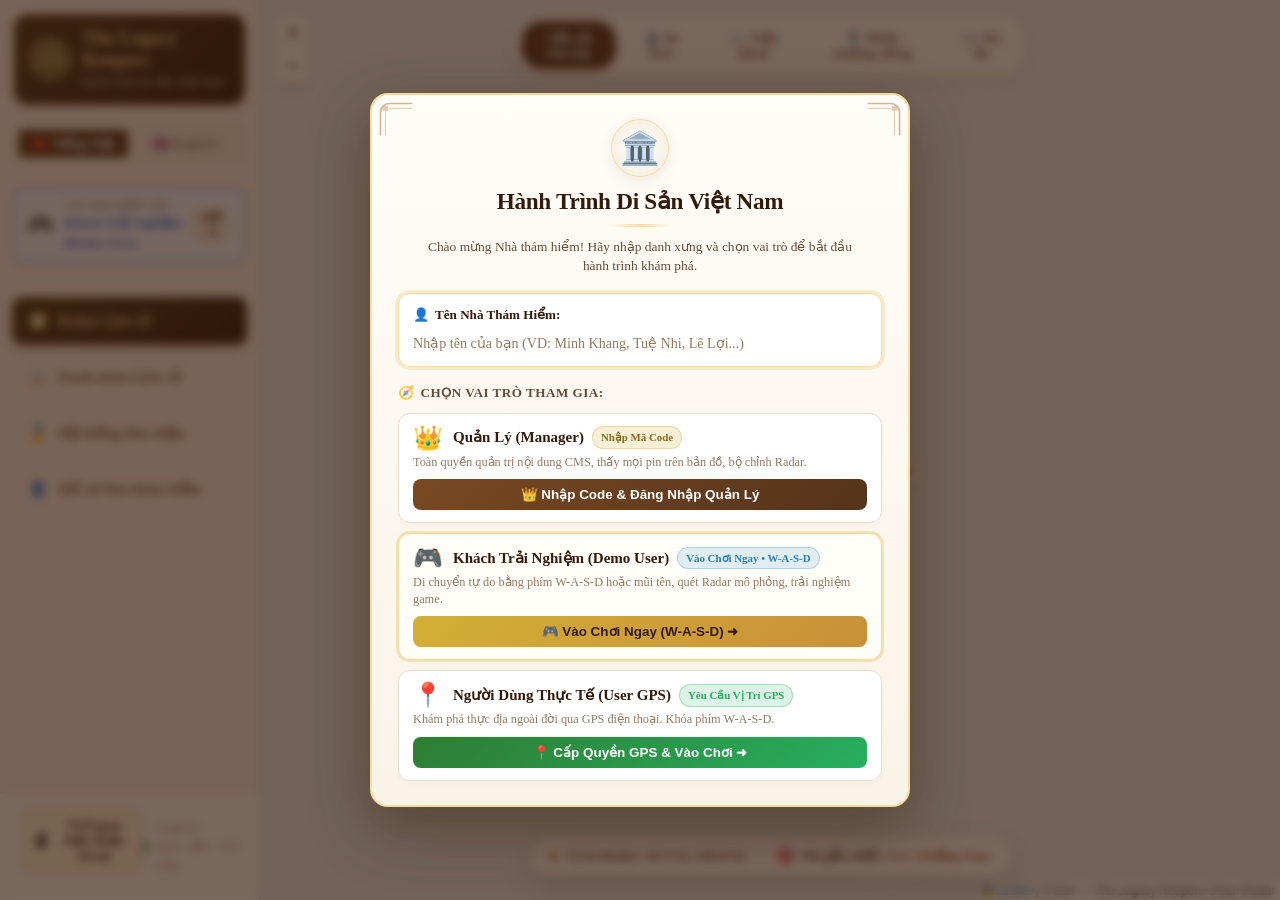
==== commit 89d29fe3: "feat(auth): add welcome login gate modal with name entry and role selection and reset player stats t" ====
--- a/app/index.html
+++ b/app/index.html
@@ -10,7 +10,7 @@
   <link href="https://fonts.googleapis.com/css2?family=Cinzel:wght@600;700;800&family=Playfair+Display:ital,wght@0,600;0,700;0,800;1,400&family=Plus+Jakarta+Sans:wght@400;500;600;700&display=swap" rel="stylesheet">
   <!-- Local Leaflet fallback + CDN -->
   <link rel="stylesheet" href="vendor/leaflet.css" />
-  <link rel="stylesheet" href="styles.css?v=20261118_15">
+  <link rel="stylesheet" href="styles.css?v=20261119_03">
 </head>
 <body>
   <!-- Desktop Simulator Control Bar (Active when in Simulator Mode) -->
@@ -1316,20 +1316,6 @@
     </div>
   </div>
 
-  <!-- Toast Notification Container -->
-  <div class="toast-container" id="toast-container"></div>
-
-      </div> <!-- /phone-screen -->
-
-      <!-- Phone Home Indicator for Simulator mode -->
-      <div class="phone-home-indicator" id="phone-home-indicator"></div>
-    </div> <!-- /phone-chassis -->
-  </div> <!-- /phone-wrapper -->
-
-  <!-- Scripts (Local Leaflet for instant offline loading) -->
-  <script src="vendor/leaflet.js"></script>
-  <script src="app.js?v=20261118_14"></script>
-
   <!-- ==================== ROLE SWITCHER MODAL ==================== -->
   <div class="modal-overlay" id="role-modal">
     <div class="modal-box" style="max-width:580px;">
@@ -1427,5 +1413,121 @@
     </div>
   </div>
 
+  <!-- ==================== WELCOME & LOGIN GATE MODAL ==================== -->
+  <div class="modal-overlay" id="welcome-login-modal" style="z-index: 2500;">
+    <div class="modal-box welcome-gate-box">
+      <!-- Decorative Ornaments -->
+      <div class="welcome-gate-ornament top-left" aria-hidden="true"></div>
+      <div class="welcome-gate-ornament top-right" aria-hidden="true"></div>
+
+      <!-- Header with Heritage Seal & Title -->
+      <div class="welcome-gate-header">
+        <div class="welcome-gate-icon-halo">
+          <span class="welcome-gate-icon">🏛️</span>
+        </div>
+        <h2 class="welcome-gate-title" data-i18n="gate_title">Hành Trình Di Sản Việt Nam</h2>
+        <div class="welcome-gate-divider"></div>
+        <p class="welcome-gate-subtitle" data-i18n="gate_subtitle">Chào mừng Nhà thám hiểm! Hãy nhập danh xưng và chọn vai trò để bắt đầu hành trình khám phá.</p>
+      </div>
+
+      <div class="welcome-gate-body">
+        <!-- Field 1: Player Name -->
+        <div class="gate-input-card">
+          <label class="gate-input-label" for="gate-player-name-input">
+            <span class="gate-label-icon">👤</span>
+            <span data-i18n="gate_name_label">Tên Nhà Thám Hiểm:</span>
+          </label>
+          <input type="text" id="gate-player-name-input" class="gate-text-input" 
+                 placeholder="Nhập tên của bạn (VD: Minh Khang, Tuệ Nhi, Lê Lợi...)" 
+                 maxlength="32" autocomplete="off" />
+        </div>
+
+        <!-- Field 2: Select Role Title -->
+        <div class="gate-roles-label">
+          <span class="gate-label-icon">🧭</span>
+          <span data-i18n="gate_role_title">Chọn Vai Trò Tham Gia:</span>
+        </div>
+
+        <!-- 3 Role Options -->
+        <div class="gate-role-cards-grid">
+          <!-- 1. Manager Role -->
+          <div class="gate-role-card" id="gate-card-manager">
+            <div class="gate-role-header">
+              <span class="gate-role-icon">👑</span>
+              <div class="gate-role-info">
+                <strong class="gate-role-name" data-i18n="gate_role_mgr_name">Quản Lý (Manager)</strong>
+                <span class="gate-role-tag tag-manager" data-i18n="gate_role_mgr_tag">Nhập Mã Code</span>
+              </div>
+            </div>
+            <p class="gate-role-desc" data-i18n="gate_role_mgr_desc">Toàn quyền quản trị nội dung CMS, thấy mọi pin trên bản đồ, bộ chỉnh Radar.</p>
+            
+            <!-- Manager Code Input Section -->
+            <div class="gate-manager-code-box" id="gate-manager-code-box" style="display:none;">
+              <label class="gate-code-label" for="gate-manager-code-input" data-i18n="gate_role_mgr_code_ph">Nhập mã code Manager (mặc định: admin):</label>
+              <div class="gate-code-row">
+                <input type="password" id="gate-manager-code-input" class="gate-code-input" 
+                       placeholder="admin" 
+                       onkeydown="if(event.key==='Enter') submitGateLogin('manager')" />
+                <button type="button" class="btn-gate-verify" onclick="submitGateLogin('manager')">✓</button>
+              </div>
+              <div id="gate-manager-err-msg" class="gate-error-text" style="display:none;" data-i18n="gate_code_err">Mã bảo mật Manager không đúng! (Gợi ý: admin)</div>
+            </div>
+
+            <button type="button" class="gate-role-btn btn-gate-manager" id="gate-btn-manager" onclick="handleGateRoleClick('manager')" data-i18n="gate_role_mgr_btn">
+              👑 Nhập Code & Đăng Nhập Quản Lý
+            </button>
+          </div>
+
+          <!-- 2. Demo User Role -->
+          <div class="gate-role-card" id="gate-card-demo">
+            <div class="gate-role-header">
+              <span class="gate-role-icon">🎮</span>
+              <div class="gate-role-info">
+                <strong class="gate-role-name" data-i18n="gate_role_demo_name">Khách Trải Nghiệm (Demo User)</strong>
+                <span class="gate-role-tag tag-demo" data-i18n="gate_role_demo_tag">Vào Chơi Ngay • W-A-S-D</span>
+              </div>
+            </div>
+            <p class="gate-role-desc" data-i18n="gate_role_demo_desc">Di chuyển tự do bằng phím W-A-S-D hoặc mũi tên, quét Radar mô phỏng, trải nghiệm game.</p>
+            <button type="button" class="gate-role-btn btn-gate-demo" id="gate-btn-demo" onclick="submitGateLogin('demo_user')" data-i18n="gate_role_demo_btn">
+              🎮 Vào Chơi Ngay (W-A-S-D) ➜
+            </button>
+          </div>
+
+          <!-- 3. Real User Role (GPS) -->
+          <div class="gate-role-card" id="gate-card-user">
+            <div class="gate-role-header">
+              <span class="gate-role-icon">📍</span>
+              <div class="gate-role-info">
+                <strong class="gate-role-name" data-i18n="gate_role_user_name">Người Dùng Thực Tế (User GPS)</strong>
+                <span class="gate-role-tag tag-user" data-i18n="gate_role_user_tag">Yêu Cầu Vị Trí GPS</span>
+              </div>
+            </div>
+            <p class="gate-role-desc" data-i18n="gate_role_user_desc">Khám phá thực địa ngoài đời qua GPS điện thoại. Khóa phím W-A-S-D.</p>
+
+            <!-- GPS Feedback / Error Notice -->
+            <div id="gate-gps-status-box" class="gate-gps-status-box" style="display:none;"></div>
+
+            <button type="button" class="gate-role-btn btn-gate-user" id="gate-btn-user" onclick="submitGateLogin('user')" data-i18n="gate_role_user_btn">
+              📍 Cấp Quyền GPS & Vào Chơi ➜
+            </button>
+          </div>
+        </div>
+      </div>
+    </div>
+  </div>
+
+  <!-- Toast Notification Container -->
+  <div class="toast-container" id="toast-container"></div>
+
+      </div> <!-- /phone-screen -->
+
+      <!-- Phone Home Indicator for Simulator mode -->
+      <div class="phone-home-indicator" id="phone-home-indicator"></div>
+    </div> <!-- /phone-chassis -->
+  </div> <!-- /phone-wrapper -->
+
+  <!-- Scripts (Local Leaflet for instant offline loading) -->
+  <script src="vendor/leaflet.js"></script>
+  <script src="app.js?v=20261119_03"></script>
 </body>
 </html>
--- a/app/styles.css
+++ b/app/styles.css
@@ -3883,7 +3883,7 @@
   }
 
   .map-bottom-controls {
-    bottom: calc(58px + env(safe-area-inset-bottom, 0px) + 6px) !important; /* Low and snug above bottom nav */
+    bottom: 10px !important; /* Snug above mobile bottom nav */
     left: 50% !important;
     transform: translateX(-50%) !important;
     width: calc(100% - 24px) !important;
@@ -4499,7 +4499,7 @@
   }
 
   .map-bottom-controls {
-    bottom: calc(58px + env(safe-area-inset-bottom, 0px) + 6px) !important; /* Low and snug above bottom nav */
+    bottom: 10px !important; /* Snug above mobile bottom nav */
     left: 50% !important;
     transform: translateX(-50%) !important;
     width: calc(100% - 24px) !important;
@@ -5821,3 +5821,392 @@
   font-size: 2.2rem;
 }
 
+/* ==========================================================================
+   WELCOME & LOGIN GATE MODAL (HERITAGE ORIENTAL ONBOARDING)
+   ========================================================================== */
+.welcome-gate-box {
+  max-width: 540px !important;
+  width: calc(100% - 28px) !important;
+  background: linear-gradient(180deg, #FFFDF8 0%, #FAF3E8 100%) !important;
+  border: 2px solid var(--accent-gold) !important;
+  border-radius: 18px !important;
+  padding: 24px 26px !important;
+  box-shadow: 0 20px 60px rgba(51, 26, 11, 0.45) !important;
+  position: relative !important;
+  overflow: hidden !important;
+  max-height: 90vh !important;
+  overflow-y: auto !important;
+  scrollbar-width: thin;
+}
+
+.welcome-gate-ornament {
+  position: absolute;
+  width: 36px;
+  height: 36px;
+  background-image: url("data:image/svg+xml,%3Csvg width='44' height='44' viewBox='0 0 44 44' fill='none' xmlns='http://www.w3.org/2000/svg'%3E%3Cpath d='M3 42V14C3 7.92487 7.92487 3 14 3H42' stroke='%23CEA884' stroke-width='2'/%3E%3Cpath d='M9 42V16C9 12.134 12.134 9 16 9H42' stroke='%23DDBE9B' stroke-width='1.2'/%3E%3Crect x='6' y='6' width='6' height='6' fill='%23CEA884' opacity='0.7'/%3E%3C/svg%3E");
+  background-size: contain;
+  background-repeat: no-repeat;
+  opacity: 0.85;
+  pointer-events: none;
+  z-index: 1;
+}
+
+.welcome-gate-ornament.top-left {
+  top: 6px;
+  left: 6px;
+}
+
+.welcome-gate-ornament.top-right {
+  top: 6px;
+  right: 6px;
+  transform: scaleX(-1);
+}
+
+.welcome-gate-header {
+  text-align: center;
+  margin-bottom: 18px;
+  position: relative;
+  z-index: 2;
+}
+
+.welcome-gate-icon-halo {
+  width: 58px;
+  height: 58px;
+  margin: 0 auto 10px auto;
+  border-radius: 50%;
+  background: radial-gradient(circle, #FFFDF8 0%, #F5ECE0 100%);
+  border: 1.5px solid var(--accent-gold);
+  display: flex;
+  align-items: center;
+  justify-content: center;
+  box-shadow: 0 4px 14px rgba(84, 51, 27, 0.1);
+}
+
+.welcome-gate-icon {
+  font-size: 2.0rem;
+  line-height: 1;
+}
+
+.welcome-gate-title {
+  font-size: 1.45rem !important;
+  font-weight: 800 !important;
+  color: var(--primary-dark) !important;
+  line-height: 1.25 !important;
+  margin: 0 0 6px 0 !important;
+  letter-spacing: -0.3px;
+}
+
+.welcome-gate-divider {
+  width: 64px;
+  height: 3px;
+  background: linear-gradient(90deg, transparent 0%, var(--accent-gold) 50%, transparent 100%);
+  margin: 8px auto 10px auto;
+  border-radius: 99px;
+}
+
+.welcome-gate-subtitle {
+  font-size: 0.84rem !important;
+  color: var(--text-secondary) !important;
+  line-height: 1.42 !important;
+  margin: 0 auto !important;
+  max-width: 440px;
+}
+
+.gate-input-card {
+  background: #FFF;
+  border: 1.5px solid var(--neutral-300);
+  border-radius: 12px;
+  padding: 11px 14px;
+  margin-bottom: 16px;
+  box-shadow: 0 2px 6px rgba(51, 26, 11, 0.04);
+  transition: all 0.2s ease;
+}
+
+.gate-input-card:focus-within {
+  border-color: var(--accent-gold);
+  box-shadow: 0 0 0 3px rgba(212, 175, 55, 0.2);
+}
+
+.gate-input-label {
+  display: flex;
+  align-items: center;
+  gap: 6px;
+  font-size: 0.82rem;
+  font-weight: 700;
+  color: var(--primary-dark);
+  margin-bottom: 6px;
+}
+
+.gate-text-input {
+  width: 100%;
+  border: none;
+  outline: none;
+  background: transparent;
+  font-size: 1.02rem;
+  font-weight: 600;
+  color: var(--primary-dark);
+  font-family: inherit;
+  box-sizing: border-box;
+}
+
+.gate-text-input::placeholder {
+  color: var(--text-muted);
+  font-weight: 400;
+  font-size: 0.88rem;
+}
+
+.gate-roles-label {
+  display: flex;
+  align-items: center;
+  gap: 6px;
+  font-size: 0.82rem;
+  font-weight: 700;
+  color: var(--text-secondary);
+  margin-bottom: 10px;
+  text-transform: uppercase;
+  letter-spacing: 0.5px;
+}
+
+.gate-role-cards-grid {
+  display: flex;
+  flex-direction: column;
+  gap: 10px;
+}
+
+.gate-role-card {
+  background: #FFF;
+  border: 1.5px solid var(--neutral-200);
+  border-radius: 12px;
+  padding: 12px 14px;
+  transition: all 0.2s cubic-bezier(0.16, 1, 0.3, 1);
+  box-shadow: 0 2px 6px rgba(51, 26, 11, 0.03);
+}
+
+.gate-role-card:hover {
+  border-color: var(--accent-gold);
+  box-shadow: 0 4px 14px rgba(84, 51, 27, 0.08);
+}
+
+.gate-role-card.selected {
+  border-color: var(--accent-gold);
+  background: #FFFDF8;
+  box-shadow: 0 0 0 2px rgba(212, 175, 55, 0.3);
+}
+
+.gate-role-header {
+  display: flex;
+  align-items: center;
+  gap: 10px;
+  margin-bottom: 4px;
+}
+
+.gate-role-icon {
+  font-size: 1.5rem;
+  line-height: 1;
+  flex-shrink: 0;
+}
+
+.gate-role-info {
+  display: flex;
+  align-items: center;
+  gap: 8px;
+  flex-wrap: wrap;
+  flex: 1;
+}
+
+.gate-role-name {
+  font-size: 0.94rem;
+  font-weight: 700;
+  color: var(--primary-dark);
+}
+
+.gate-role-tag {
+  font-size: 0.68rem;
+  font-weight: 700;
+  padding: 2px 8px;
+  border-radius: 99px;
+  white-space: nowrap;
+}
+
+.gate-role-tag.tag-manager {
+  background: rgba(212, 175, 55, 0.2);
+  color: #8A6D1C;
+  border: 1px solid rgba(212, 175, 55, 0.35);
+}
+
+.gate-role-tag.tag-demo {
+  background: rgba(52, 152, 219, 0.15);
+  color: #2980b9;
+  border: 1px solid rgba(52, 152, 219, 0.3);
+}
+
+.gate-role-tag.tag-user {
+  background: rgba(39, 174, 96, 0.15);
+  color: #27ae60;
+  border: 1px solid rgba(39, 174, 96, 0.3);
+}
+
+.gate-role-desc {
+  font-size: 0.77rem;
+  color: var(--text-muted);
+  line-height: 1.35;
+  margin: 0 0 9px 0;
+}
+
+.gate-role-btn {
+  width: 100%;
+  padding: 8px 14px;
+  font-size: 0.84rem;
+  font-weight: 700;
+  border-radius: 8px;
+  border: none;
+  cursor: pointer;
+  transition: all 0.2s ease;
+  display: flex;
+  align-items: center;
+  justify-content: center;
+  gap: 6px;
+}
+
+.btn-gate-manager {
+  background: linear-gradient(135deg, #7A4921 0%, #54331B 100%);
+  color: #FFF;
+}
+.btn-gate-manager:hover {
+  filter: brightness(1.12);
+}
+
+.btn-gate-demo {
+  background: linear-gradient(135deg, #D4AF37 0%, #C89138 100%);
+  color: #331A0B;
+}
+.btn-gate-demo:hover {
+  filter: brightness(1.08);
+}
+
+.btn-gate-user {
+  background: linear-gradient(135deg, #2E7D32 0%, #27AE60 100%);
+  color: #FFF;
+}
+.btn-gate-user:hover {
+  filter: brightness(1.08);
+}
+.btn-gate-user:disabled {
+  opacity: 0.65;
+  cursor: not-allowed;
+}
+
+.gate-manager-code-box {
+  margin: 8px 0 10px 0;
+  padding: 10px;
+  background: #FBF8F2;
+  border: 1px dashed var(--accent-gold);
+  border-radius: 8px;
+}
+
+.gate-code-label {
+  font-size: 0.75rem;
+  font-weight: 600;
+  color: var(--text-secondary);
+  display: block;
+  margin-bottom: 4px;
+}
+
+.gate-code-row {
+  display: flex;
+  gap: 6px;
+}
+
+.gate-code-input {
+  flex: 1;
+  padding: 7px 10px;
+  font-size: 0.88rem;
+  border: 1px solid var(--neutral-300);
+  border-radius: 6px;
+  outline: none;
+  background: #FFF;
+  color: var(--primary-dark);
+}
+.gate-code-input:focus {
+  border-color: var(--accent-gold);
+  box-shadow: 0 0 0 2px rgba(212, 175, 55, 0.2);
+}
+
+.btn-gate-verify {
+  padding: 6px 12px;
+  border-radius: 6px;
+  border: none;
+  background: var(--accent-gold);
+  color: var(--primary-dark);
+  font-weight: 700;
+  cursor: pointer;
+  transition: all 0.2s ease;
+}
+.btn-gate-verify:hover {
+  background: #B58A1C;
+  color: #FFF;
+}
+
+.gate-error-text {
+  color: #C0392B;
+  font-size: 0.75rem;
+  font-weight: 600;
+  margin-top: 5px;
+}
+
+.gate-gps-status-box {
+  margin: 6px 0 8px 0;
+  padding: 8px 10px;
+  border-radius: 8px;
+  font-size: 0.76rem;
+  font-weight: 600;
+  line-height: 1.35;
+}
+.gate-gps-status-box.loading {
+  background: rgba(52, 152, 219, 0.12);
+  color: #2980b9;
+  border: 1px solid rgba(52, 152, 219, 0.3);
+}
+.gate-gps-status-box.error {
+  background: rgba(231, 76, 60, 0.12);
+  color: #c0392b;
+  border: 1px solid rgba(231, 76, 60, 0.3);
+}
+
+#welcome-login-modal {
+  align-items: center !important;
+  justify-content: center !important;
+  padding: 16px !important;
+  z-index: 2500 !important;
+}
+
+body.simulator-mode #welcome-login-modal {
+  position: absolute !important;
+  inset: 0 !important;
+  width: 100% !important;
+  height: 100% !important;
+  align-items: center !important;
+  justify-content: center !important;
+  padding: 28px 10px 14px 10px !important;
+}
+
+body.simulator-mode #welcome-login-modal .welcome-gate-box,
+@media (max-width: 480px) {
+  #welcome-login-modal {
+    align-items: center !important;
+    justify-content: center !important;
+    padding: 12px 8px !important;
+  }
+  #welcome-login-modal .welcome-gate-box {
+    max-height: calc(100% - 24px) !important;
+    overflow-y: auto !important;
+    padding: 16px 14px !important;
+    border-radius: 16px !important;
+    margin: auto !important;
+  }
+  .welcome-gate-title {
+    font-size: 1.25rem !important;
+  }
+}
+
+
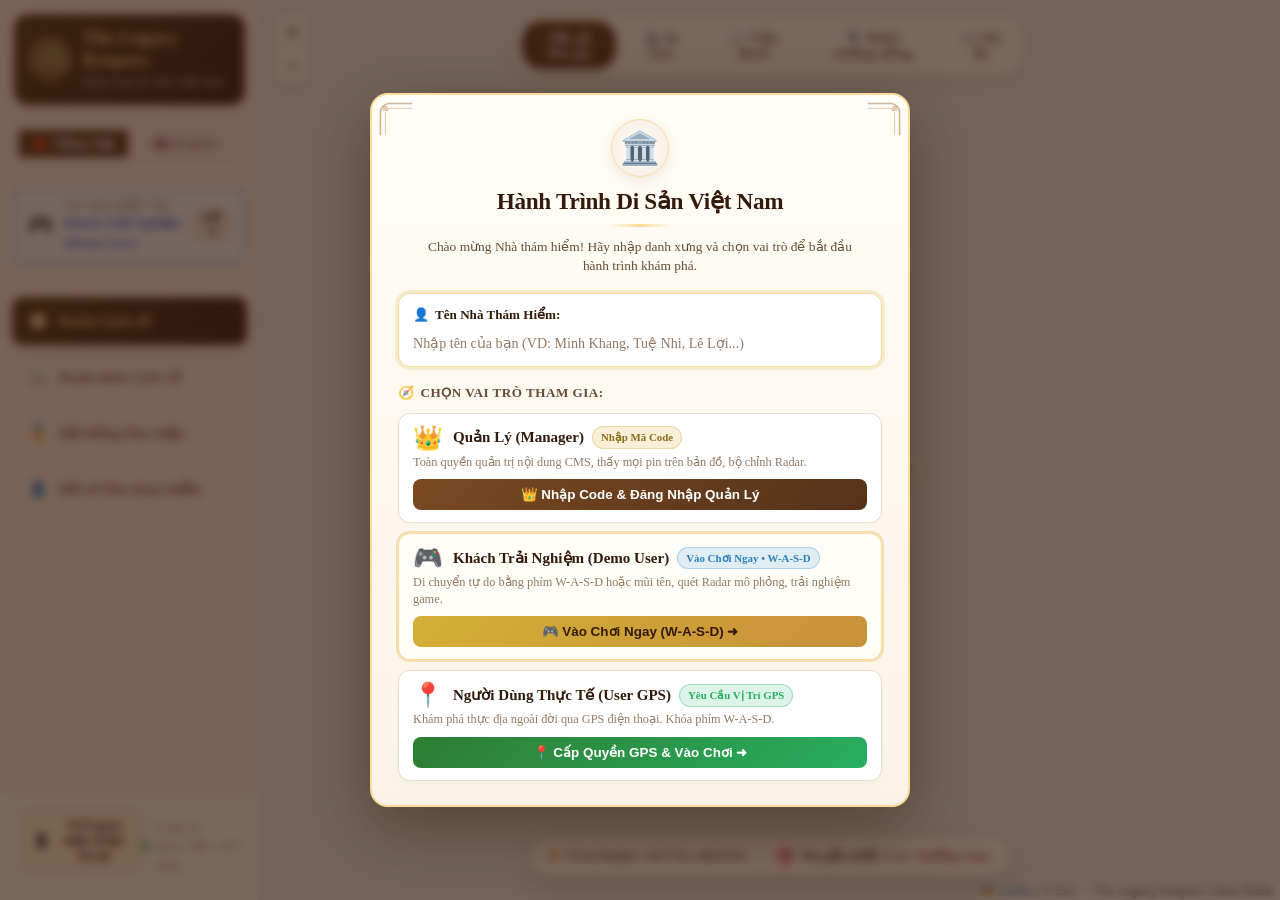
==== commit f215f040: "fix(radar): bound pin discovery strictly to visual radar circle and remove manager passcode hints" ====
--- a/app/index.html
+++ b/app/index.html
@@ -10,7 +10,7 @@
   <link href="https://fonts.googleapis.com/css2?family=Cinzel:wght@600;700;800&family=Playfair+Display:ital,wght@0,600;0,700;0,800;1,400&family=Plus+Jakarta+Sans:wght@400;500;600;700&display=swap" rel="stylesheet">
   <!-- Local Leaflet fallback + CDN -->
   <link rel="stylesheet" href="vendor/leaflet.css" />
-  <link rel="stylesheet" href="styles.css?v=20261119_03">
+  <link rel="stylesheet" href="styles.css?v=20261119_04">
 </head>
 <body>
   <!-- Desktop Simulator Control Bar (Active when in Simulator Mode) -->
@@ -1354,14 +1354,10 @@
             
             <!-- Manager Passcode Box -->
             <div id="admin-passcode-box" style="margin-top:12px; padding:10px; background:#FFFDF8; border:1px dashed var(--accent-gold); border-radius:8px; display:none;">
-              <label style="font-size:0.78rem; font-weight:600; color:var(--text-secondary); margin-bottom:4px; display:block;" data-i18n="role_pass_ph">Nhập mật khẩu Manager (mặc định: admin):</label>
+              <label style="font-size:0.78rem; font-weight:600; color:var(--text-secondary); margin-bottom:4px; display:block;" data-i18n="role_pass_ph">Nhập mật khẩu Quản lý:</label>
               <div style="display:flex; gap:6px;">
-                <input type="password" id="admin-passcode-input" class="form-input" style="font-size:0.85rem; padding:6px 10px;" placeholder="admin" onkeydown="if(event.key==='Enter') verifyAndSwitchToManager()" />
+                <input type="password" id="admin-passcode-input" class="form-input" style="font-size:0.85rem; padding:6px 10px;" placeholder="" onkeydown="if(event.key==='Enter') verifyAndSwitchToManager()" />
                 <button type="button" class="btn-primary" style="padding:6px 14px; font-size:0.82rem; white-space:nowrap;" onclick="verifyAndSwitchToManager()" data-i18n="role_btn_verify">Xác nhận</button>
-              </div>
-              <div style="margin-top:8px; display:flex; justify-content:space-between; align-items:center;">
-                <span style="font-size:0.74rem; color:var(--text-muted);">Mật khẩu: <code>admin</code></span>
-                <button type="button" class="btn-secondary" style="font-size:0.74rem; padding:3px 8px; border-color:var(--accent-gold); color:var(--primary-dark);" onclick="quickSwitchToManagerDemo()" data-i18n="role_btn_quick_demo">⚡ Bật Nhanh (Demo 1 chạm)</button>
               </div>
             </div>
             <button type="button" class="btn-role-action" id="btn-activate-admin" onclick="showManagerPasscodeBox()" data-i18n="role_btn_switch_manager">👑 Kích hoạt Manager</button>
@@ -1463,14 +1459,14 @@
             
             <!-- Manager Code Input Section -->
             <div class="gate-manager-code-box" id="gate-manager-code-box" style="display:none;">
-              <label class="gate-code-label" for="gate-manager-code-input" data-i18n="gate_role_mgr_code_ph">Nhập mã code Manager (mặc định: admin):</label>
+              <label class="gate-code-label" for="gate-manager-code-input" data-i18n="gate_role_mgr_code_ph">Nhập mã xác thực Quản lý:</label>
               <div class="gate-code-row">
                 <input type="password" id="gate-manager-code-input" class="gate-code-input" 
-                       placeholder="admin" 
+                       placeholder="" 
                        onkeydown="if(event.key==='Enter') submitGateLogin('manager')" />
                 <button type="button" class="btn-gate-verify" onclick="submitGateLogin('manager')">✓</button>
               </div>
-              <div id="gate-manager-err-msg" class="gate-error-text" style="display:none;" data-i18n="gate_code_err">Mã bảo mật Manager không đúng! (Gợi ý: admin)</div>
+              <div id="gate-manager-err-msg" class="gate-error-text" style="display:none;" data-i18n="gate_code_err">Mã bảo mật Manager không chính xác!</div>
             </div>
 
             <button type="button" class="gate-role-btn btn-gate-manager" id="gate-btn-manager" onclick="handleGateRoleClick('manager')" data-i18n="gate_role_mgr_btn">
@@ -1528,6 +1524,6 @@
 
   <!-- Scripts (Local Leaflet for instant offline loading) -->
   <script src="vendor/leaflet.js"></script>
-  <script src="app.js?v=20261119_03"></script>
+  <script src="app.js?v=20261119_04"></script>
 </body>
 </html>
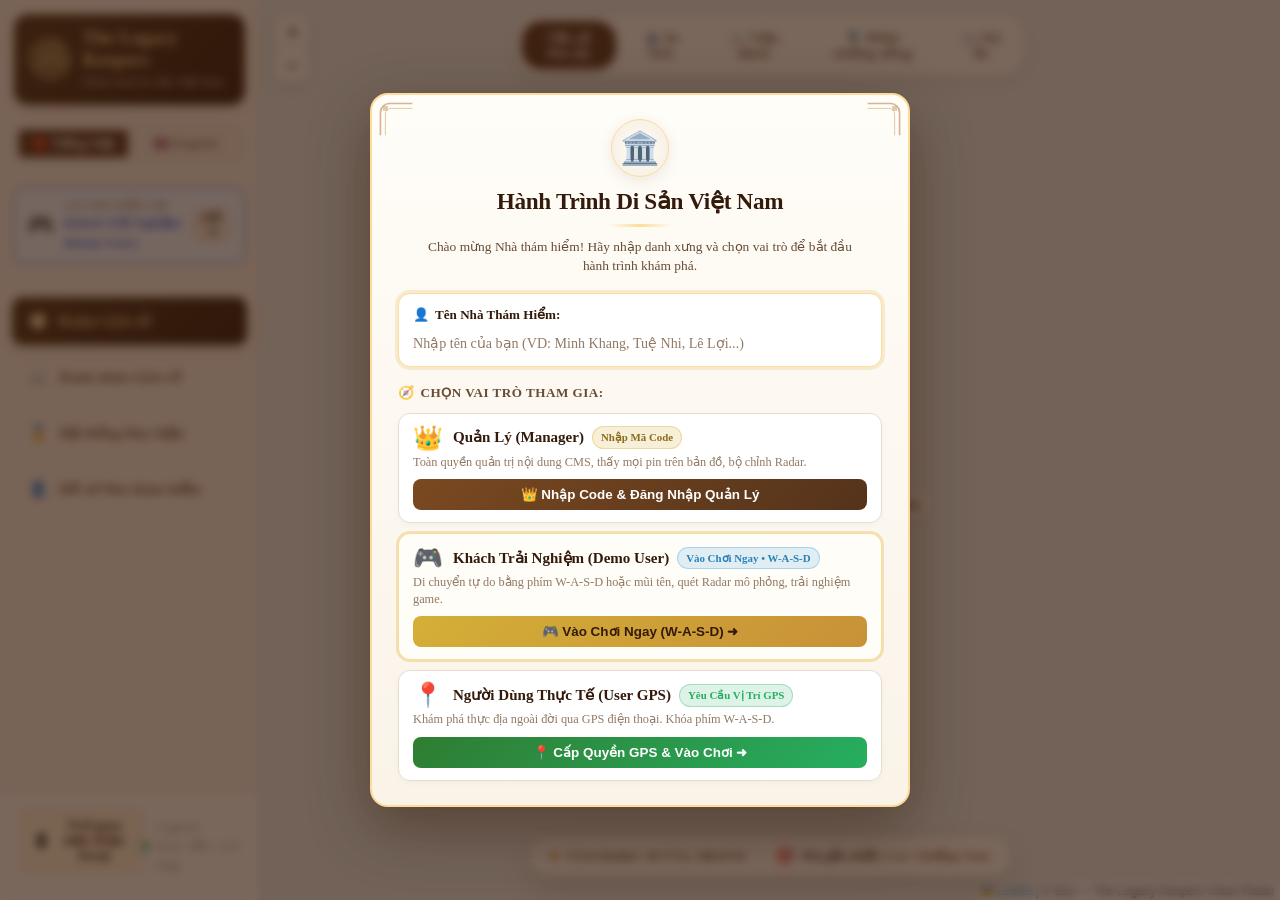
==== commit 0f092d1f: "feat(data): clean, standardize and integrate 16 new historical pins (total 22 pins) into excel and a" ====
--- a/app/index.html
+++ b/app/index.html
@@ -10,7 +10,7 @@
   <link href="https://fonts.googleapis.com/css2?family=Cinzel:wght@600;700;800&family=Playfair+Display:ital,wght@0,600;0,700;0,800;1,400&family=Plus+Jakarta+Sans:wght@400;500;600;700&display=swap" rel="stylesheet">
   <!-- Local Leaflet fallback + CDN -->
   <link rel="stylesheet" href="vendor/leaflet.css" />
-  <link rel="stylesheet" href="styles.css?v=20261119_04">
+  <link rel="stylesheet" href="styles.css?v=20261119_05">
 </head>
 <body>
   <!-- Desktop Simulator Control Bar (Active when in Simulator Mode) -->
@@ -1524,6 +1524,6 @@
 
   <!-- Scripts (Local Leaflet for instant offline loading) -->
   <script src="vendor/leaflet.js"></script>
-  <script src="app.js?v=20261119_04"></script>
+  <script src="app.js?v=20261119_05"></script>
 </body>
 </html>
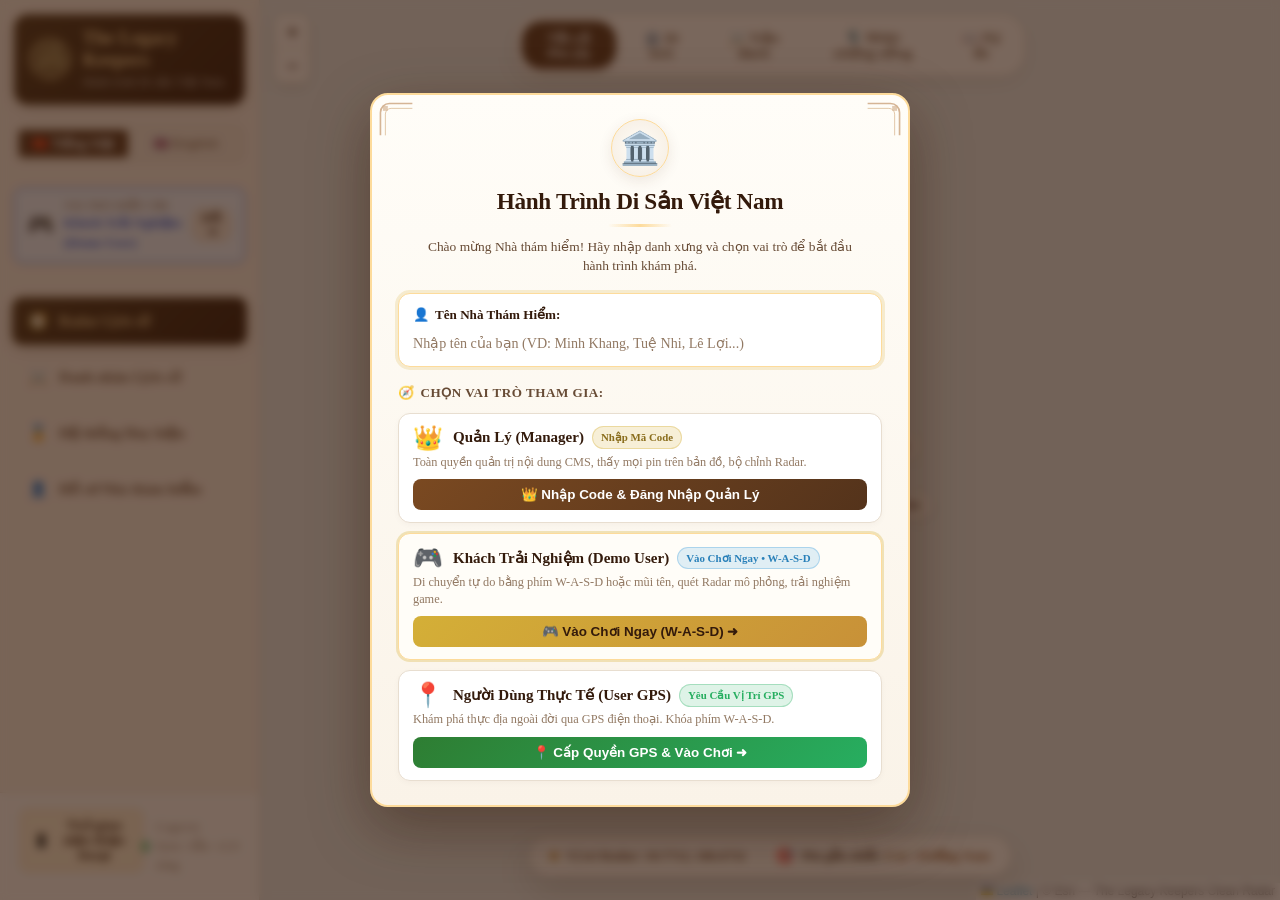
==== commit fe3687c8: "feat(data): clean, standardize and integrate full dataset (88 pins, 21 figures, 31 stories, 27 badge" ====
--- a/app/index.html
+++ b/app/index.html
@@ -10,7 +10,7 @@
   <link href="https://fonts.googleapis.com/css2?family=Cinzel:wght@600;700;800&family=Playfair+Display:ital,wght@0,600;0,700;0,800;1,400&family=Plus+Jakarta+Sans:wght@400;500;600;700&display=swap" rel="stylesheet">
   <!-- Local Leaflet fallback + CDN -->
   <link rel="stylesheet" href="vendor/leaflet.css" />
-  <link rel="stylesheet" href="styles.css?v=20261119_05">
+  <link rel="stylesheet" href="styles.css?v=20261119_06">
 </head>
 <body>
   <!-- Desktop Simulator Control Bar (Active when in Simulator Mode) -->
@@ -1524,6 +1524,6 @@
 
   <!-- Scripts (Local Leaflet for instant offline loading) -->
   <script src="vendor/leaflet.js"></script>
-  <script src="app.js?v=20261119_05"></script>
+  <script src="app.js?v=20261119_06"></script>
 </body>
 </html>
--- a/app/styles.css
+++ b/app/styles.css
@@ -1072,6 +1072,24 @@
   border-color: #5B92A8;
 }
 
+.heritage-pin-container.pin-rarity-rare .heritage-pin-seal {
+  border-color: #9B59B6;
+  background: linear-gradient(135deg, #FAF4FC 0%, #E8DAEF 100%);
+  box-shadow: 0 0 11px rgba(155, 89, 182, 0.6);
+}
+.heritage-pin-container.pin-rarity-rare .concentric-wave {
+  border-color: #9B59B6;
+}
+
+.heritage-pin-container.pin-rarity-epic .heritage-pin-seal {
+  border-color: #D81B60;
+  background: linear-gradient(135deg, #FDE8EF 0%, #F8BBD0 100%);
+  box-shadow: 0 0 12px rgba(216, 27, 96, 0.7);
+}
+.heritage-pin-container.pin-rarity-epic .concentric-wave {
+  border-color: #E91E63;
+}
+
 .heritage-pin-container.pin-rarity-legendary .heritage-pin-seal {
   border-color: #FBD071;
   background: linear-gradient(135deg, #FFF8E7 0%, #FDDB9B 100%);
@@ -2572,6 +2590,16 @@
 .modal-header-hero.hero-uncommon {
   background: linear-gradient(135deg, #2D586B 0%, #152B34 100%);
   border-bottom-color: #A8D1E2;
+}
+
+.modal-header-hero.hero-rare {
+  background: linear-gradient(135deg, #512E5F 0%, #280C33 100%);
+  border-bottom-color: #BB8FCE;
+}
+
+.modal-header-hero.hero-epic {
+  background: linear-gradient(135deg, #78281F 0%, #4A0E17 100%);
+  border-bottom-color: #F1948A;
 }
 
 .modal-header-hero.hero-event {
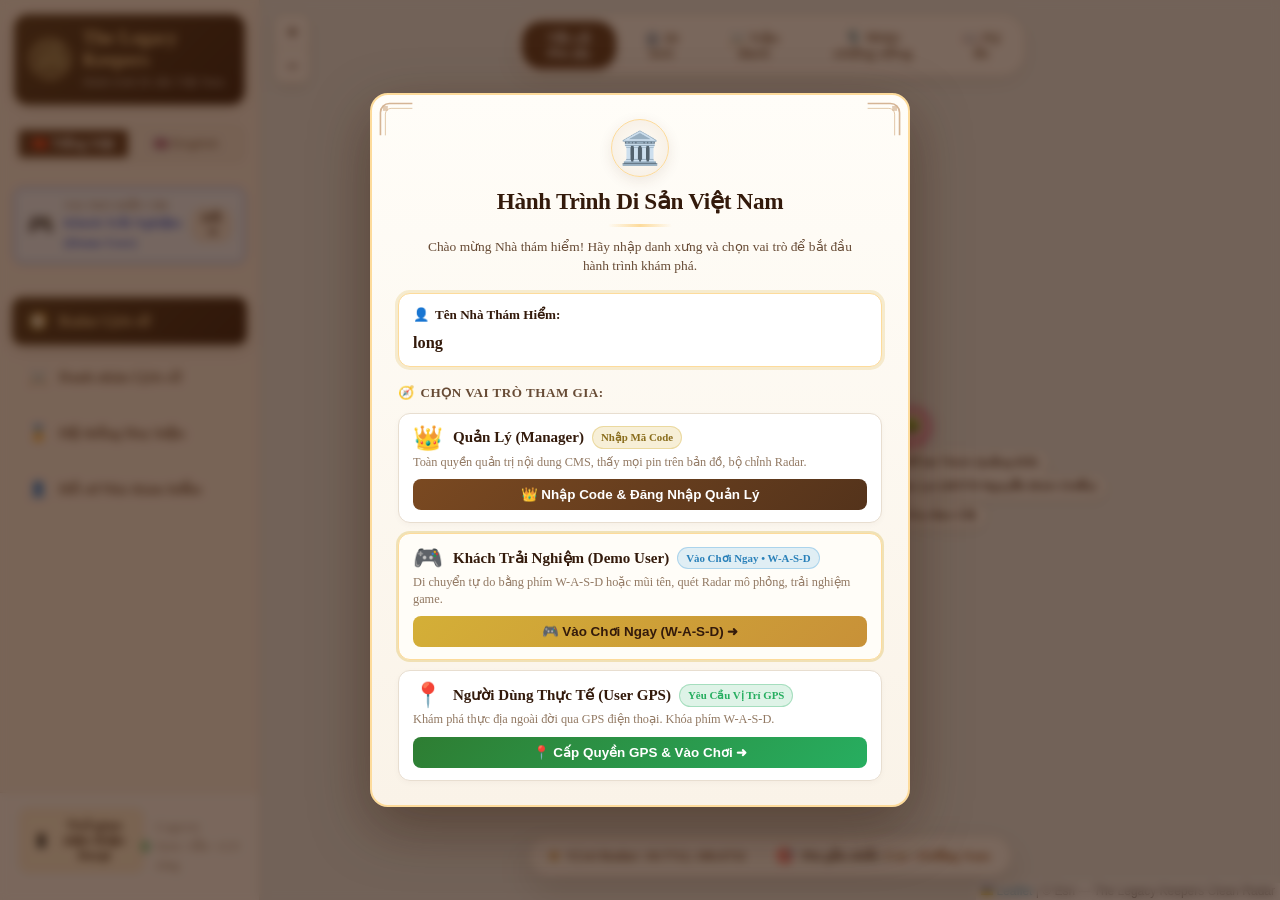
==== commit 21642929: "feat(mobile): add virtual movement D-Pad for mobile demo user mode" ====
--- a/app/index.html
+++ b/app/index.html
@@ -10,7 +10,7 @@
   <link href="https://fonts.googleapis.com/css2?family=Cinzel:wght@600;700;800&family=Playfair+Display:ital,wght@0,600;0,700;0,800;1,400&family=Plus+Jakarta+Sans:wght@400;500;600;700&display=swap" rel="stylesheet">
   <!-- Local Leaflet fallback + CDN -->
   <link rel="stylesheet" href="vendor/leaflet.css" />
-  <link rel="stylesheet" href="styles.css?v=20261119_06">
+  <link rel="stylesheet" href="styles.css?v=20261126_01">
 </head>
 <body>
   <!-- Desktop Simulator Control Bar (Active when in Simulator Mode) -->
@@ -150,6 +150,46 @@
           <div class="gps-badge nearest-pin-badge" id="nearest-unscanned-pin-badge">
             <span class="nearest-pin-icon">🎯</span>
             <span><span data-i18n="map_nearest_pin_lbl">Pin gần nhất:</span> <b id="nearest-unscanned-pin-display">--</b></span>
+          </div>
+        </div>
+
+        <!-- Mobile Virtual Movement D-Pad Controller (Chế độ dùng thử / Demo User) -->
+        <div id="mobile-dpad-controller" class="mobile-dpad-controller" aria-label="Bộ điều khiển di chuyển ảo">
+          <!-- Minimized floating pill -->
+          <button type="button" class="dpad-minimized-btn" id="dpad-btn-expand" onclick="toggleDpadMinimize(false)" title="Mở bộ điều khiển di chuyển">
+            <span class="dpad-min-icon">🧭</span>
+            <span class="dpad-min-label" data-i18n="dpad_walk_btn">Di chuyển</span>
+          </button>
+
+          <!-- Full Expanded D-Pad Disc -->
+          <div class="dpad-expanded-box" id="dpad-expanded-box">
+            <div class="dpad-top-bar">
+              <span class="dpad-title-tag">
+                <span class="dpad-dot"></span>
+                <span data-i18n="dpad_title">Di chuyển ảo</span>
+              </span>
+              <button type="button" class="dpad-btn-minimize" onclick="toggleDpadMinimize(true)" title="Thu nhỏ bộ điều khiển">
+                <span>✕</span>
+              </button>
+            </div>
+            <div class="dpad-disc">
+              <button type="button" class="dpad-btn dpad-btn-up" data-dir="up" aria-label="Lên trên / Hướng Bắc" title="Lên trên (Bắc)">
+                <span class="dpad-arrow">▲</span>
+              </button>
+              <button type="button" class="dpad-btn dpad-btn-left" data-dir="left" aria-label="Sang trái / Hướng Tây" title="Sang trái (Tây)">
+                <span class="dpad-arrow">◀</span>
+              </button>
+              <button type="button" class="dpad-btn dpad-btn-center" id="dpad-speed-btn" onclick="cycleDpadSpeed()" aria-label="Đổi tốc độ di chuyển" title="Bấm để đổi tốc độ bước: 1x / 2x / 3x">
+                <span class="dpad-speed-val" id="dpad-speed-val">1x</span>
+                <span class="dpad-speed-lbl" id="dpad-speed-lbl">BƯỚC</span>
+              </button>
+              <button type="button" class="dpad-btn dpad-btn-right" data-dir="right" aria-label="Sang phải / Hướng Đông" title="Sang phải (Đông)">
+                <span class="dpad-arrow">▶</span>
+              </button>
+              <button type="button" class="dpad-btn dpad-btn-down" data-dir="down" aria-label="Xuống dưới / Hướng Nam" title="Xuống dưới (Nam)">
+                <span class="dpad-arrow">▼</span>
+              </button>
+            </div>
           </div>
         </div>
       </div>
@@ -1524,6 +1564,6 @@
 
   <!-- Scripts (Local Leaflet for instant offline loading) -->
   <script src="vendor/leaflet.js"></script>
-  <script src="app.js?v=20261119_06"></script>
+  <script src="app.js?v=20261126_01"></script>
 </body>
 </html>
--- a/app/styles.css
+++ b/app/styles.css
@@ -6237,4 +6237,225 @@
   }
 }
 
-
+/* ==========================================================================
+   MOBILE VIRTUAL MOVEMENT D-PAD CONTROLLER (DEMO USER / KHÁCH TRẢI NGHIỆM)
+   ========================================================================== */
+.mobile-dpad-controller {
+  position: absolute;
+  bottom: 58px;
+  right: 12px;
+  z-index: 1005;
+  display: none; /* Controlled dynamically by updateMobileDpadVisibility */
+  flex-direction: column;
+  align-items: flex-end;
+  pointer-events: auto;
+  user-select: none;
+  -webkit-user-select: none;
+  touch-action: none;
+}
+
+/* Minimized Floating Button */
+.dpad-minimized-btn {
+  display: none;
+  align-items: center;
+  gap: 6px;
+  background: rgba(38, 22, 13, 0.92);
+  border: 1.5px solid var(--accent-gold, #CEA884);
+  border-radius: 24px;
+  padding: 6px 14px;
+  color: #FBD071;
+  font-size: 0.78rem;
+  font-weight: 700;
+  box-shadow: 0 4px 14px rgba(0, 0, 0, 0.45), 0 0 10px rgba(206, 168, 132, 0.35);
+  cursor: pointer;
+  backdrop-filter: blur(8px);
+  -webkit-backdrop-filter: blur(8px);
+  transition: transform 0.15s ease, background 0.15s ease;
+}
+
+.dpad-minimized-btn:active {
+  transform: scale(0.92);
+  background: rgba(65, 40, 24, 0.95);
+}
+
+.dpad-min-icon {
+  font-size: 1rem;
+  line-height: 1;
+}
+
+.dpad-min-label {
+  letter-spacing: 0.3px;
+}
+
+/* Expanded D-Pad Box */
+.dpad-expanded-box {
+  display: flex;
+  flex-direction: column;
+  align-items: center;
+  gap: 4px;
+  background: rgba(28, 16, 10, 0.88);
+  border: 1.5px solid var(--accent-gold, #CEA884);
+  border-radius: 18px;
+  padding: 8px 10px 10px 10px;
+  box-shadow: 0 6px 20px rgba(0, 0, 0, 0.5), 0 0 12px rgba(206, 168, 132, 0.3);
+  backdrop-filter: blur(8px);
+  -webkit-backdrop-filter: blur(8px);
+}
+
+.dpad-top-bar {
+  display: flex;
+  align-items: center;
+  justify-content: space-between;
+  width: 100%;
+  padding: 0 2px 4px 2px;
+}
+
+.dpad-title-tag {
+  display: flex;
+  align-items: center;
+  gap: 5px;
+  font-size: 0.65rem;
+  font-weight: 700;
+  color: #FBD071;
+  text-transform: uppercase;
+  letter-spacing: 0.5px;
+}
+
+.dpad-dot {
+  width: 6px;
+  height: 6px;
+  border-radius: 50%;
+  background: #27AE60;
+  box-shadow: 0 0 6px #2ECC71;
+}
+
+.dpad-btn-minimize {
+  background: transparent;
+  border: none;
+  color: #C2B6A6;
+  font-size: 0.75rem;
+  padding: 2px 6px;
+  cursor: pointer;
+  border-radius: 4px;
+  line-height: 1;
+  transition: color 0.15s;
+}
+
+.dpad-btn-minimize:hover,
+.dpad-btn-minimize:active {
+  color: #FFF;
+}
+
+/* Circular D-Pad Disc (3x3 Grid) */
+.dpad-disc {
+  width: 114px;
+  height: 114px;
+  border-radius: 50%;
+  background: radial-gradient(circle at center, rgba(65, 40, 24, 0.9) 0%, rgba(24, 13, 8, 0.95) 100%);
+  border: 1.5px solid rgba(206, 168, 132, 0.6);
+  box-shadow: inset 0 2px 6px rgba(0, 0, 0, 0.6), 0 2px 8px rgba(0, 0, 0, 0.35);
+  display: grid;
+  grid-template-columns: repeat(3, 1fr);
+  grid-template-rows: repeat(3, 1fr);
+  gap: 3px;
+  padding: 5px;
+  box-sizing: border-box;
+}
+
+.dpad-btn {
+  background: rgba(254, 250, 244, 0.12);
+  border: 1px solid rgba(206, 168, 132, 0.35);
+  color: #FBD071;
+  border-radius: 8px;
+  display: flex;
+  flex-direction: column;
+  align-items: center;
+  justify-content: center;
+  cursor: pointer;
+  padding: 0;
+  transition: all 0.1s ease;
+  user-select: none;
+  -webkit-user-select: none;
+  -webkit-tap-highlight-color: transparent;
+}
+
+.dpad-arrow {
+  font-size: 0.85rem;
+  line-height: 1;
+  color: #FBD071;
+}
+
+.dpad-btn:active,
+.dpad-btn.is-active {
+  background: linear-gradient(135deg, #CEA884 0%, #A87948 100%) !important;
+  border-color: #FBD071 !important;
+  color: #24140A !important;
+  transform: scale(0.92);
+  box-shadow: 0 0 10px rgba(251, 208, 113, 0.8);
+}
+
+.dpad-btn:active .dpad-arrow,
+.dpad-btn.is-active .dpad-arrow {
+  color: #24140A !important;
+}
+
+/* Direction Button Placement in 3x3 Grid */
+.dpad-btn-up {
+  grid-column: 2;
+  grid-row: 1;
+  border-radius: 12px 12px 6px 6px;
+}
+
+.dpad-btn-left {
+  grid-column: 1;
+  grid-row: 2;
+  border-radius: 12px 6px 6px 12px;
+}
+
+.dpad-btn-right {
+  grid-column: 3;
+  grid-row: 2;
+  border-radius: 6px 12px 12px 6px;
+}
+
+.dpad-btn-down {
+  grid-column: 2;
+  grid-row: 3;
+  border-radius: 6px 6px 12px 12px;
+}
+
+/* Center Speed Button */
+.dpad-btn-center {
+  grid-column: 2;
+  grid-row: 2;
+  border-radius: 50%;
+  background: radial-gradient(circle at center, rgba(206, 168, 132, 0.35) 0%, rgba(84, 51, 27, 0.6) 100%);
+  border: 1.5px solid #FBD071;
+  box-shadow: 0 0 6px rgba(251, 208, 113, 0.4);
+}
+
+.dpad-speed-val {
+  font-size: 0.72rem;
+  font-weight: 800;
+  line-height: 1;
+  color: #FFFDF8;
+}
+
+.dpad-speed-lbl {
+  font-size: 0.48rem;
+  font-weight: 700;
+  line-height: 1;
+  margin-top: 1px;
+  color: #FBD071;
+  letter-spacing: 0.3px;
+}
+
+/* Hide on desktop if NOT in simulator mode and screen width > 768px */
+@media (min-width: 769px) {
+  body:not(.simulator-mode) #mobile-dpad-controller {
+    display: none !important;
+  }
+}
+
+
+
